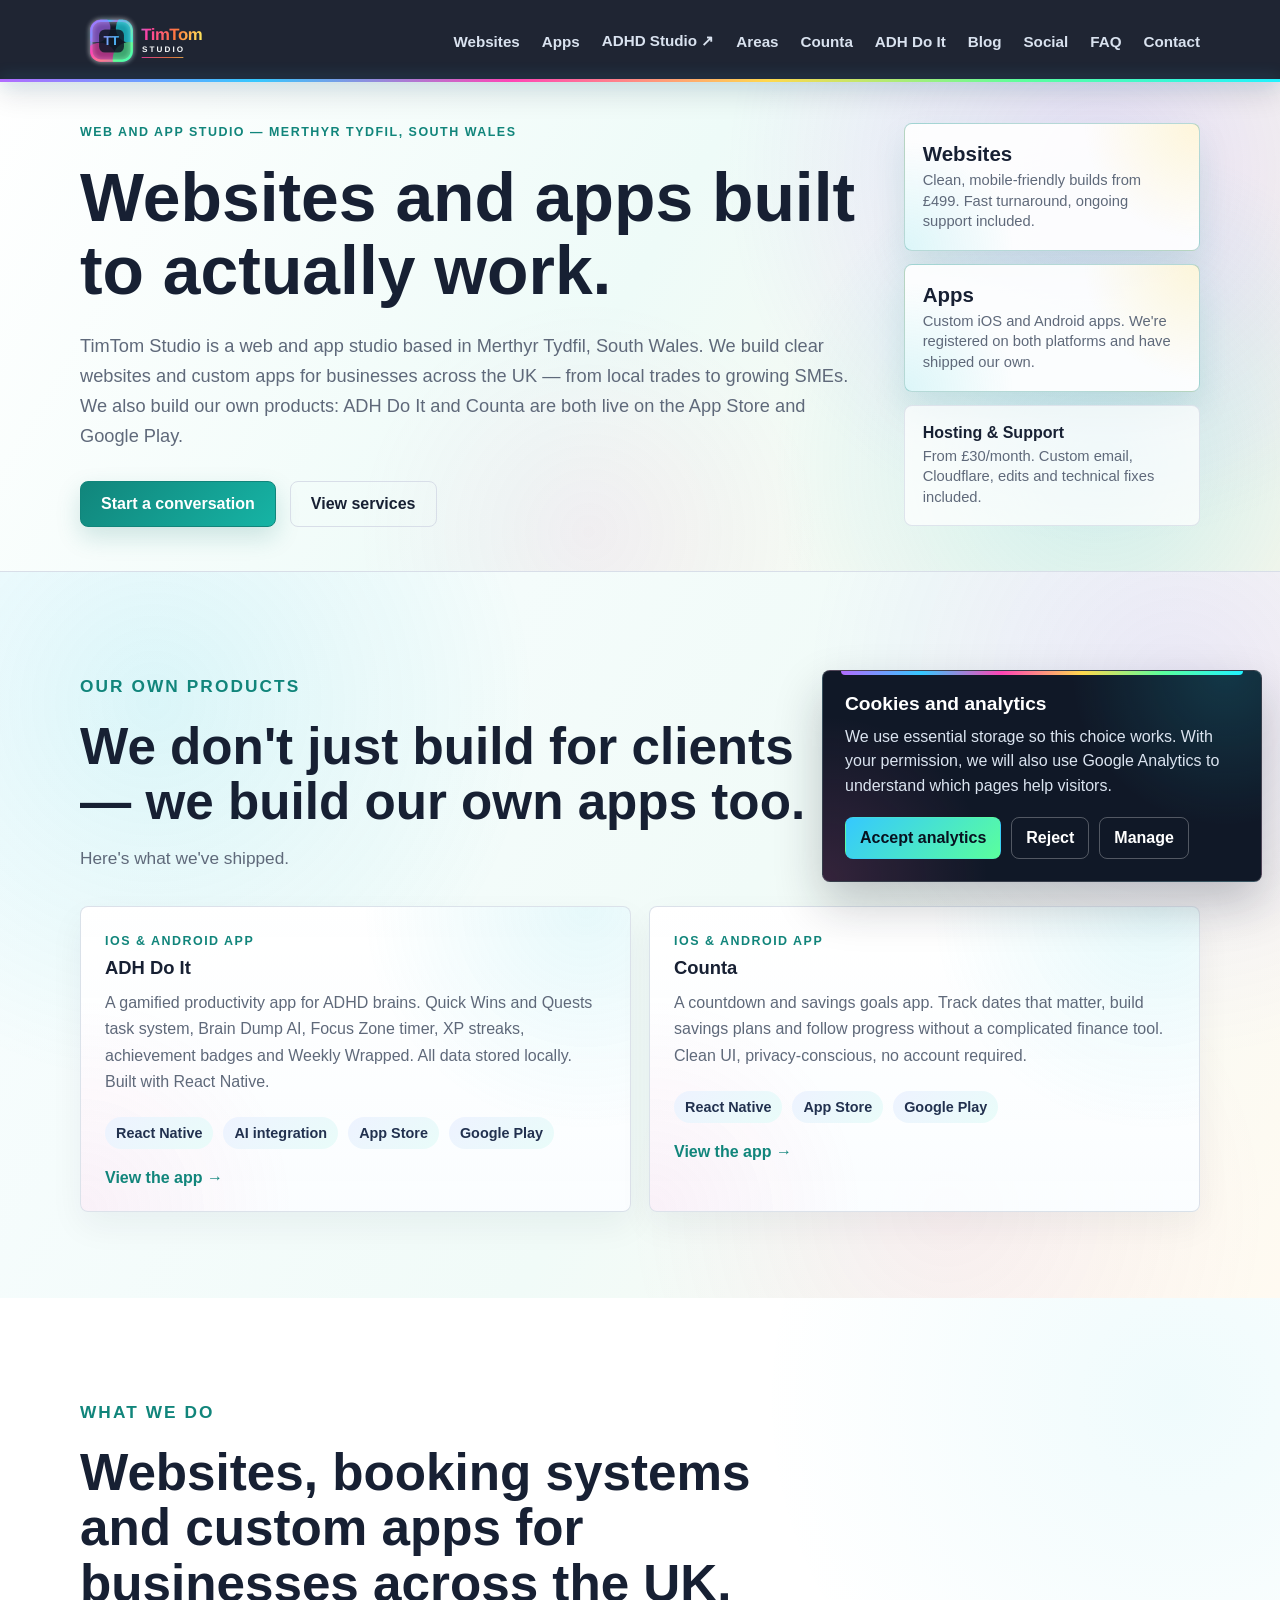
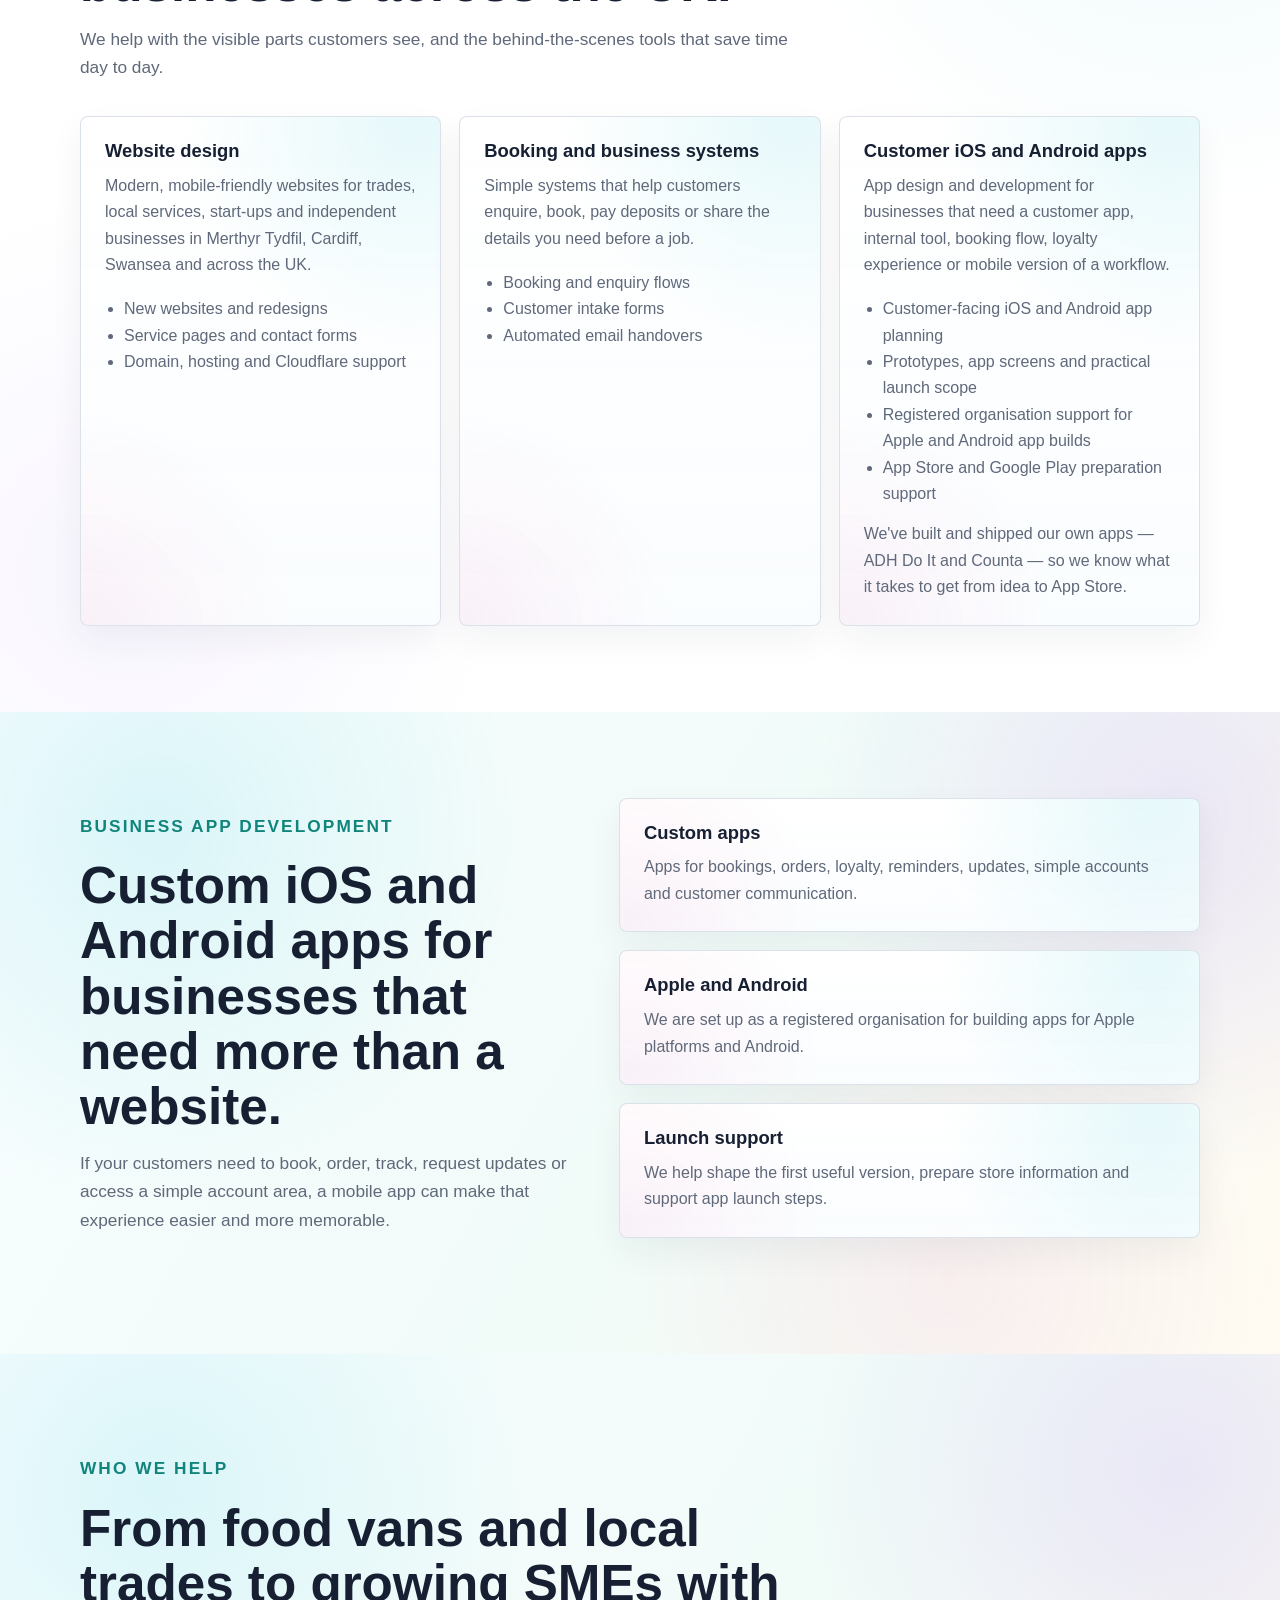
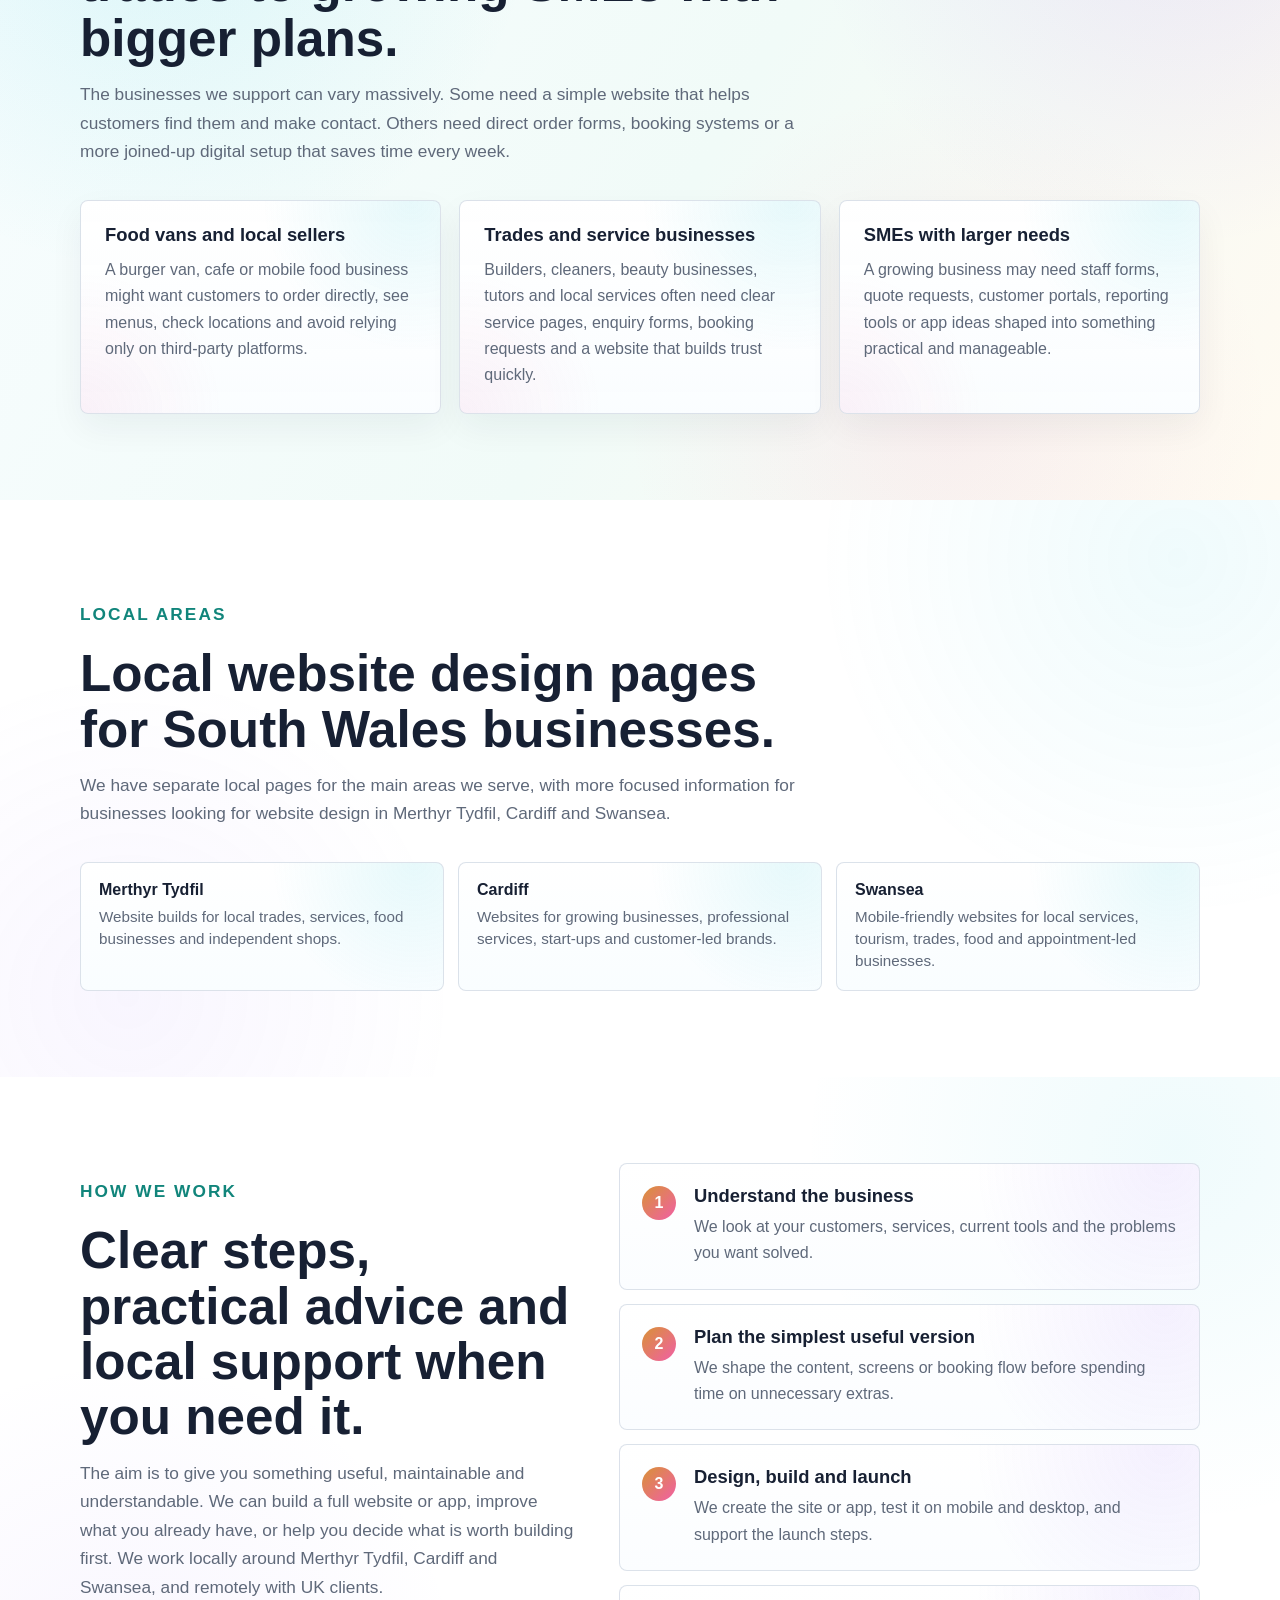
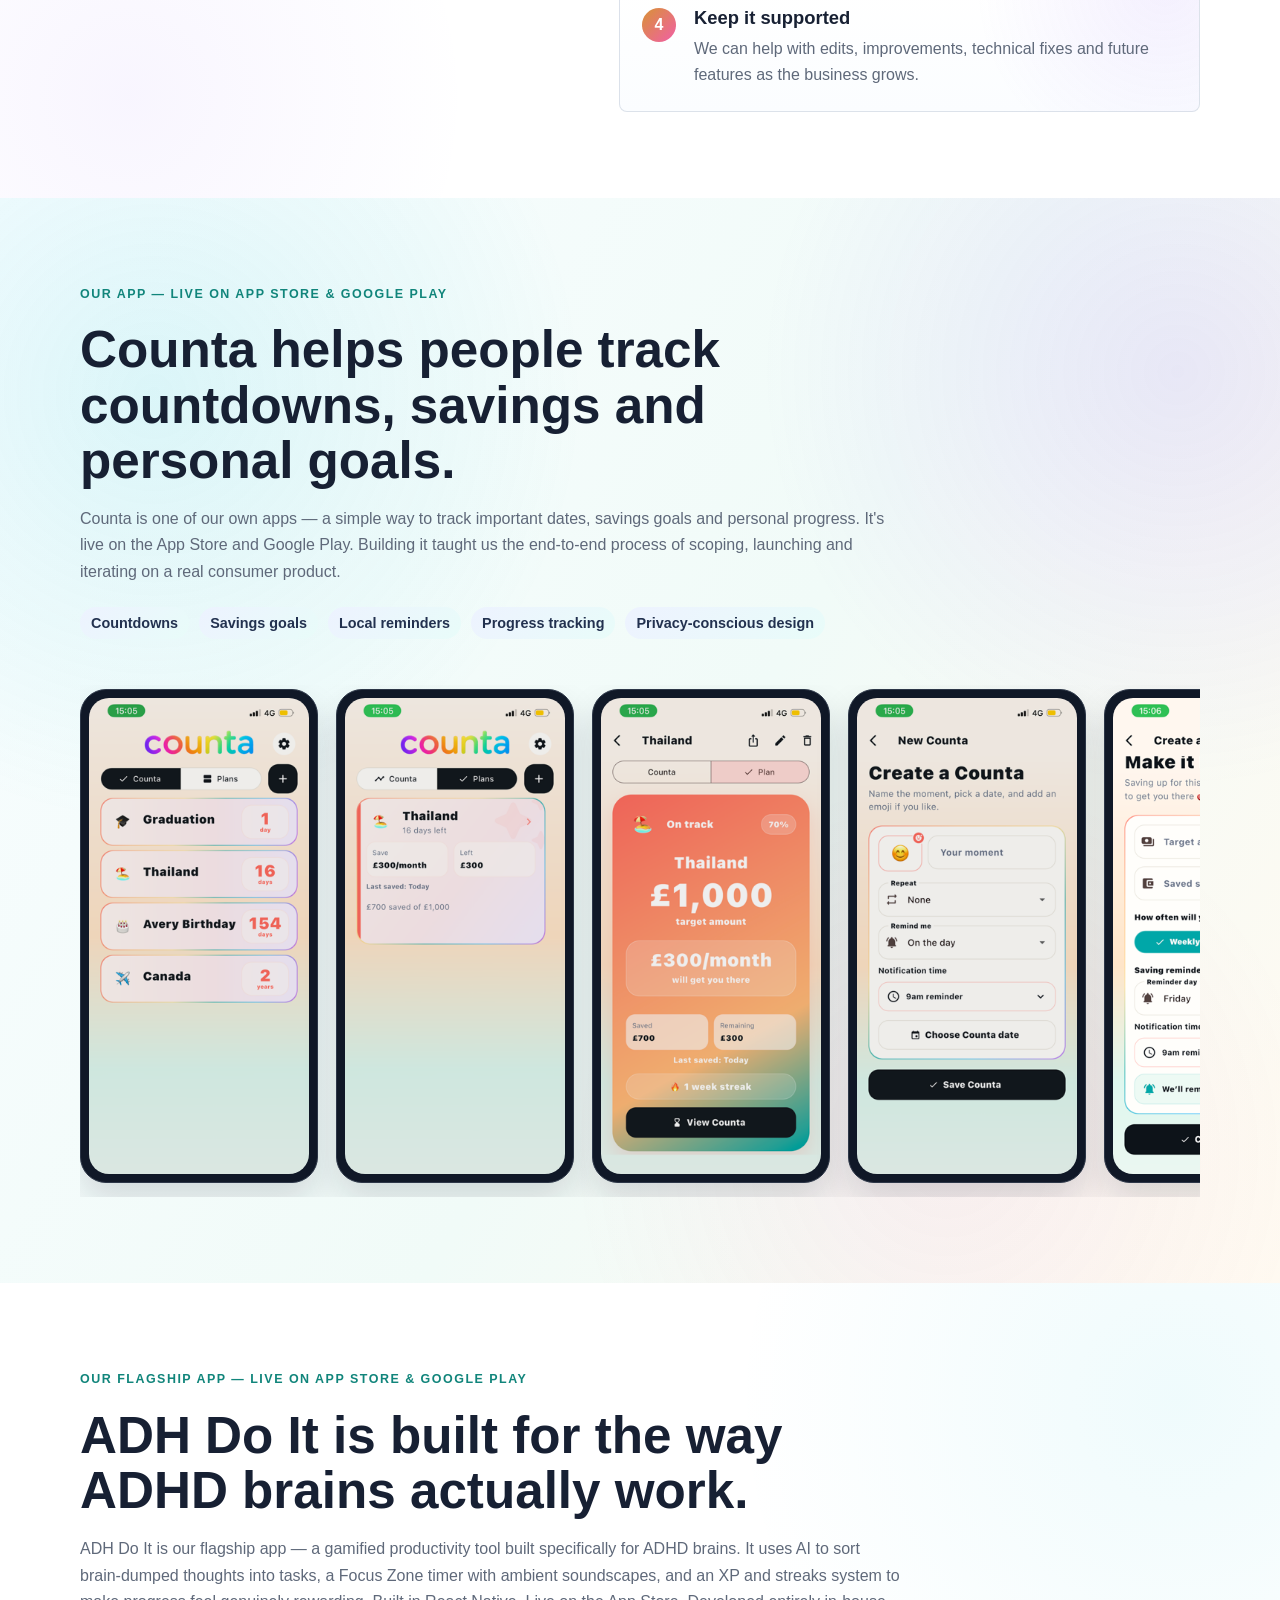
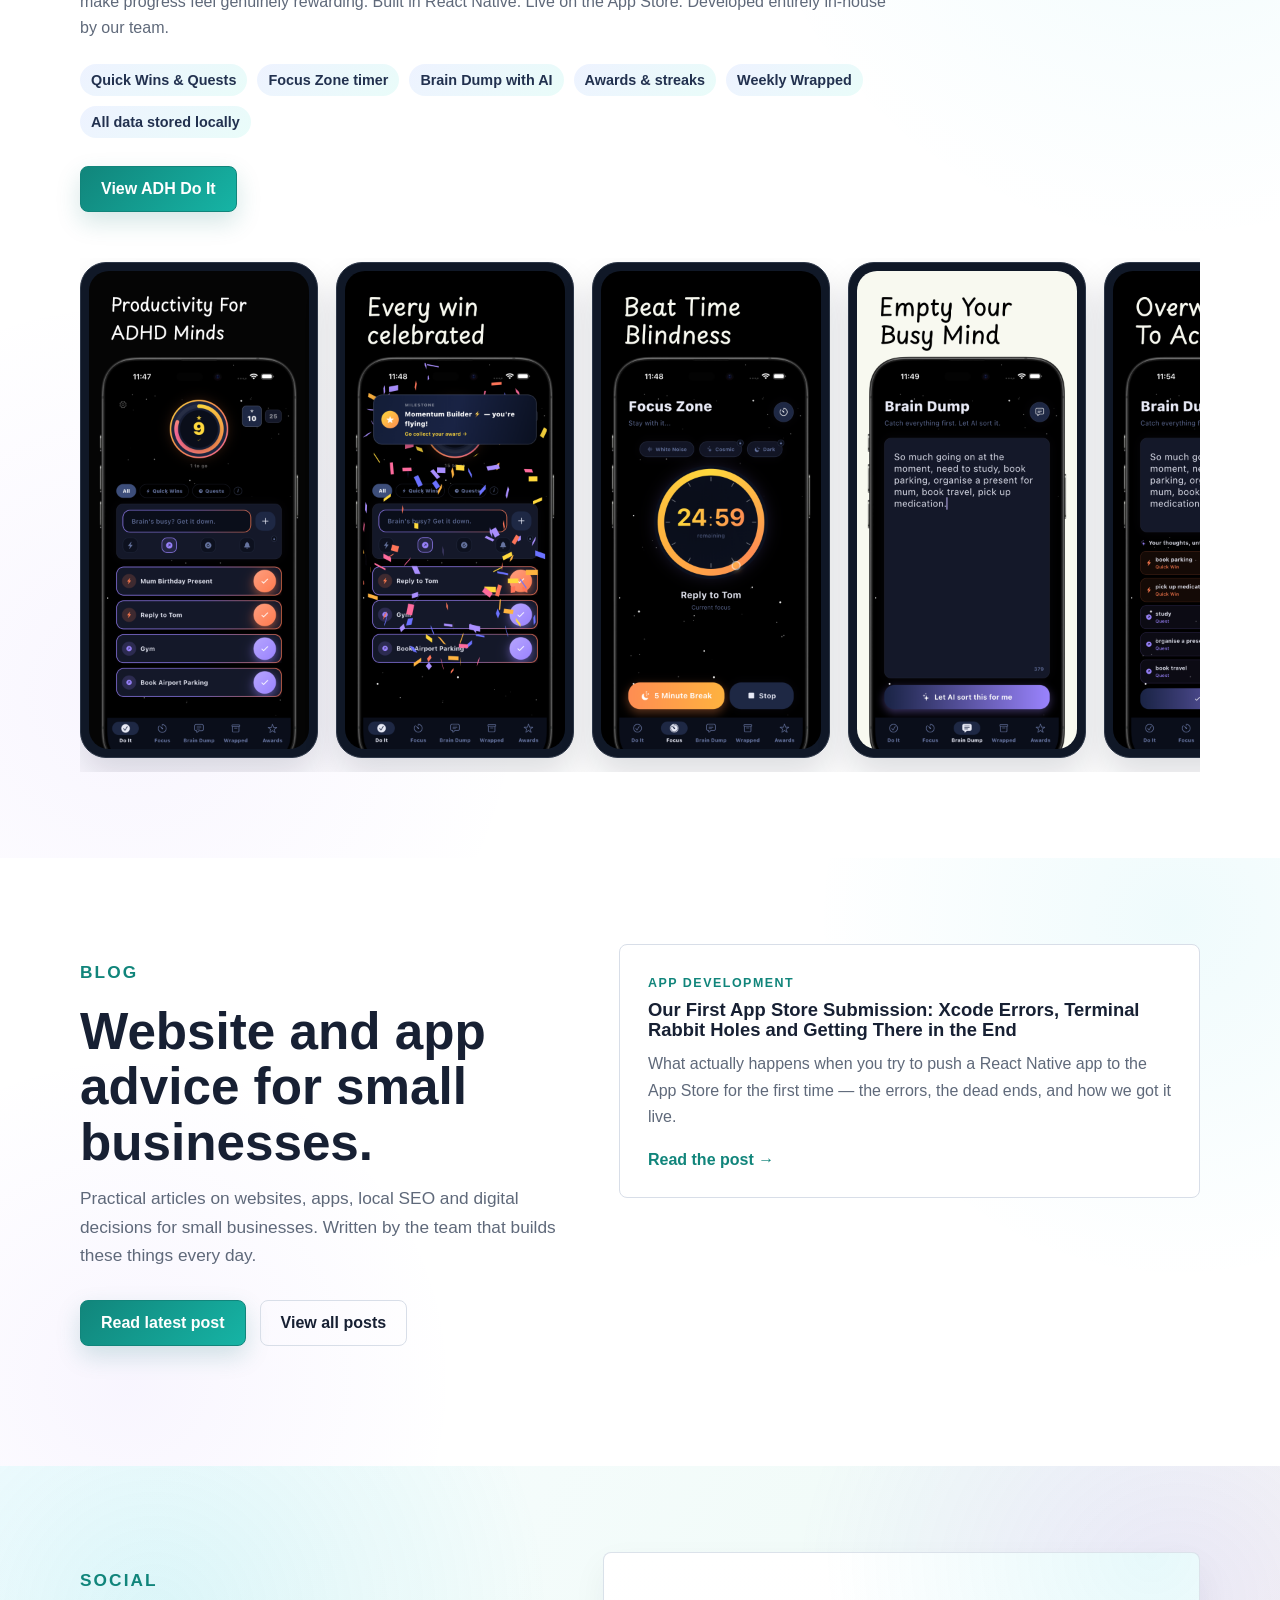
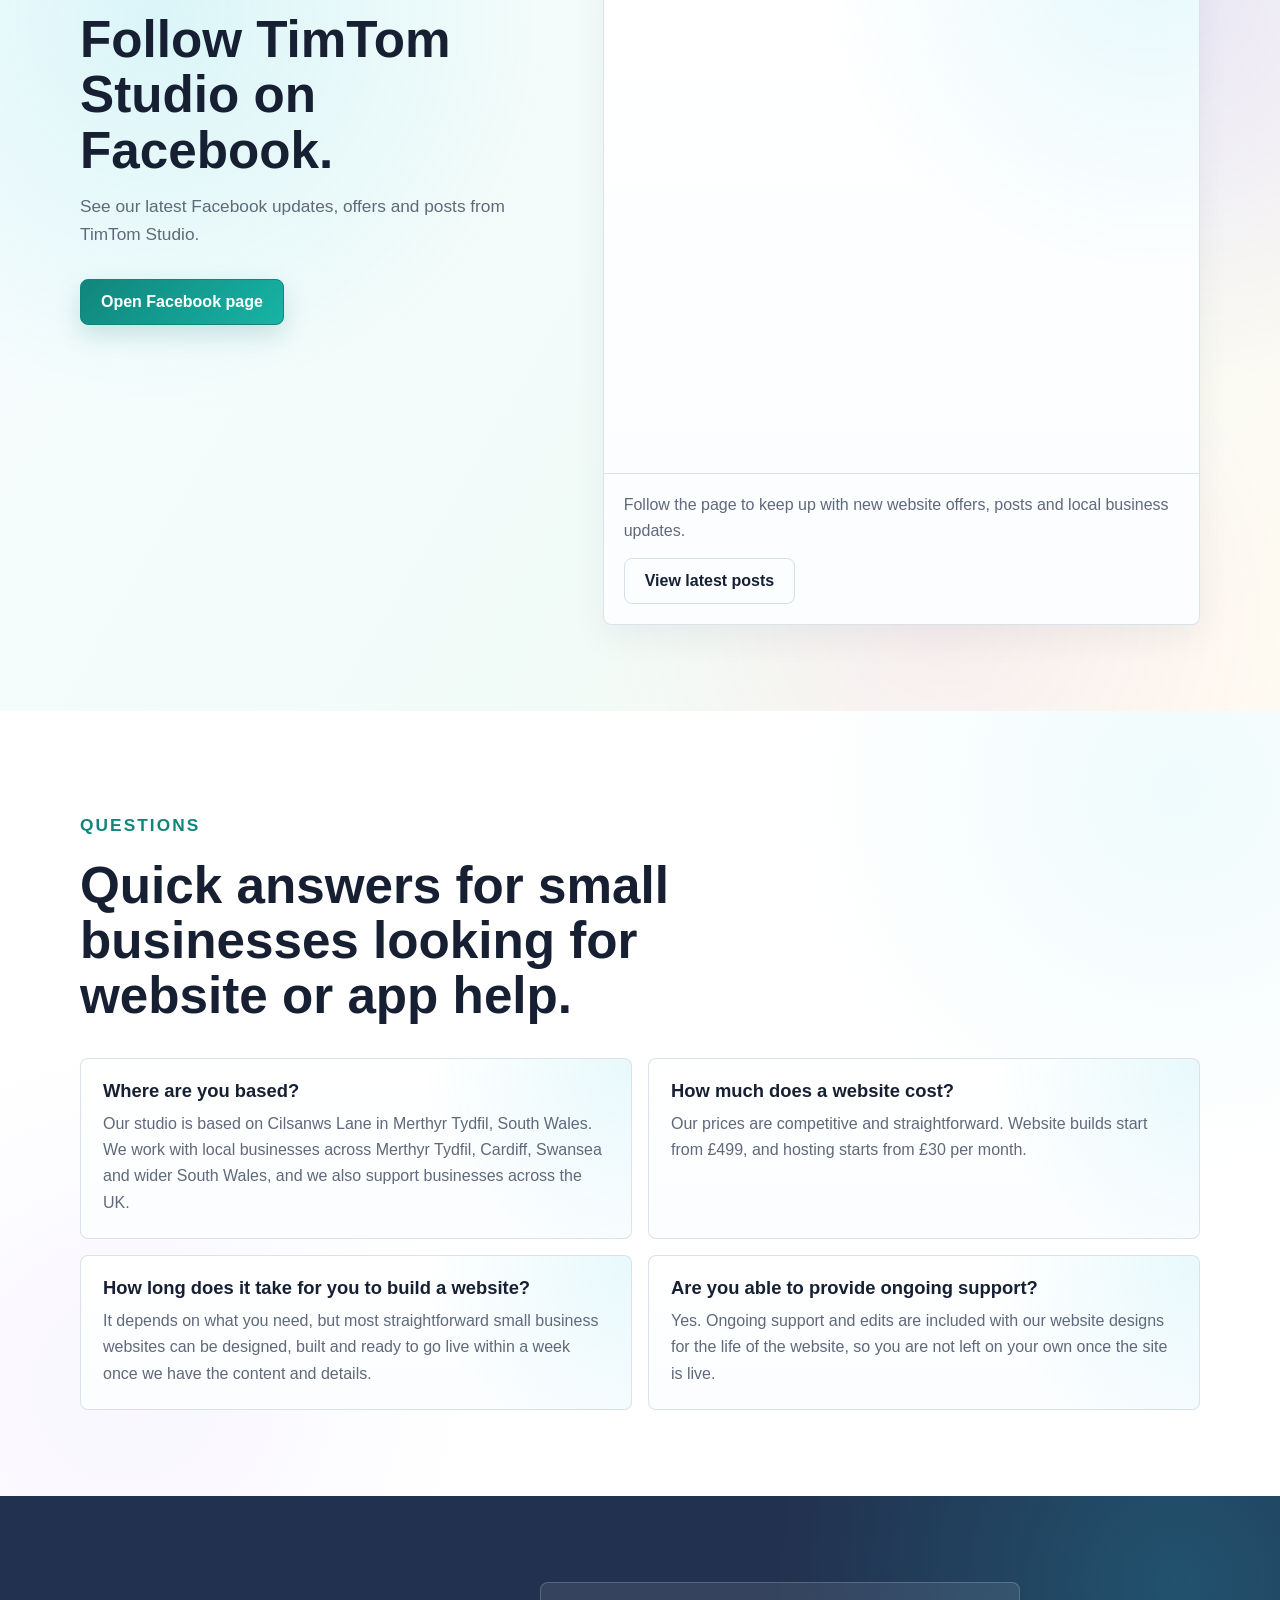
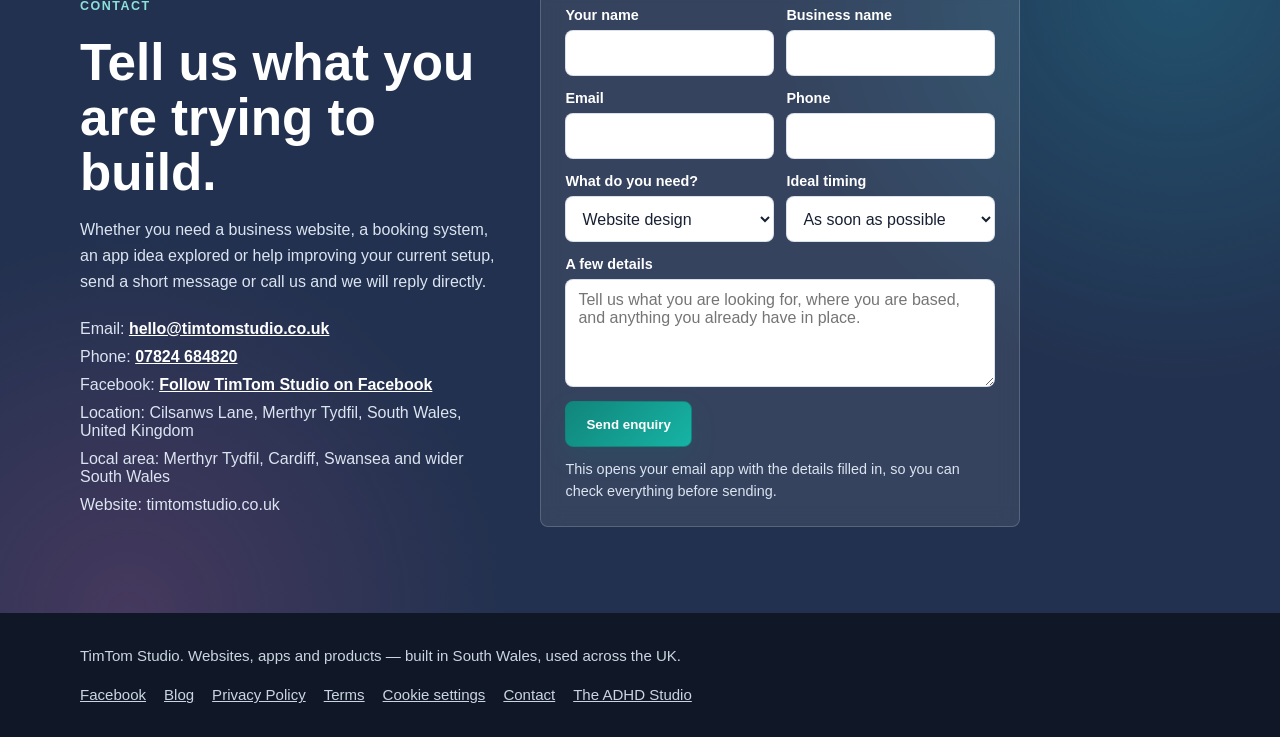
==== index.html @ 8bf5b10f "Reposition site as product-capable studio and publish first blog posts - Rewrite hero, title and met" ====
<!DOCTYPE html>
<html lang="en-GB">
<head>
  <!-- Google tag (gtag.js) -->
  <script async src="https://www.googletagmanager.com/gtag/js?id=G-7JPQ4XYCN4"></script>
  <script>
    window.dataLayer = window.dataLayer || [];
    function gtag(){dataLayer.push(arguments);}
    gtag('consent', 'default', {
      'analytics_storage': 'denied'
    });
    gtag('js', new Date());
    gtag('config', 'G-7JPQ4XYCN4');
  </script>
  <meta charset="UTF-8">
  <meta name="viewport" content="width=device-width, initial-scale=1.0">
  <meta name="description" content="TimTom Studio builds websites, booking systems and custom apps for businesses across the UK. Based in Merthyr Tydfil, South Wales. Also the team behind ADH Do It and Counta, both live on the App Store.">
  <meta name="robots" content="index, follow">
  <meta name="author" content="TimTom Studio">
  <link rel="canonical" href="https://timtomstudio.co.uk/">
  <link rel="icon" href="/assets/favicon.svg" type="image/svg+xml">
  <link rel="shortcut icon" href="/assets/favicon.svg" type="image/svg+xml">
  <meta property="og:title" content="TimTom Studio | Websites & Apps — South Wales">
  <meta property="og:description" content="TimTom Studio builds websites, booking systems and custom apps for businesses across the UK. Based in Merthyr Tydfil, South Wales. Also the team behind ADH Do It and Counta, both live on the App Store.">
  <meta property="og:type" content="website">
  <meta property="og:url" content="https://timtomstudio.co.uk/">
  <meta property="og:image" content="https://timtomstudio.co.uk/assets/timtom-logo.svg">
  <meta name="twitter:card" content="summary">
  <title>TimTom Studio | Websites & Apps — South Wales</title>

  <script type="application/ld+json">
    {
      "@context": "https://schema.org",
      "@type": "ProfessionalService",
      "name": "TimTom Studio",
      "url": "https://timtomstudio.co.uk/",
      "email": "hello@timtomstudio.co.uk",
      "telephone": "+447824684820",
      "description": "Web and app development studio based in Merthyr Tydfil, South Wales. Builds websites, booking systems and custom iOS/Android apps for UK businesses.",
      "priceRange": "Website builds from £499 and hosting from £30 per month",
      "address": {
        "@type": "PostalAddress",
        "streetAddress": "Cilsanws Lane",
        "addressLocality": "Merthyr Tydfil",
        "addressRegion": "South Wales",
        "postalCode": "CF48 2NU",
        "addressCountry": "GB"
      },
      "geo": {
        "@type": "GeoCoordinates",
        "latitude": 51.76548,
        "longitude": -3.408009
      },
      "areaServed": [
        "Merthyr Tydfil",
        "Cardiff",
        "Swansea",
        "South Wales",
        "United Kingdom"
      ],
      "serviceType": [
        "Website design",
        "Small business website design",
        "Business email setup",
        "Direct order forms",
        "Booking system setup",
        "Website edits and ongoing support",
        "Small business app development",
        "App Store preparation support",
        "Cloudflare and domain support"
      ],
      "hasOfferCatalog": {
        "@type": "OfferCatalog",
        "name": "Website and digital services",
        "itemListElement": [
          {
            "@type": "Offer",
            "name": "Starter website build",
            "description": "Website builds from £499 for small businesses that need a clear, mobile-friendly web presence."
          },
          {
            "@type": "Offer",
            "name": "Website package with business email",
            "description": "Hosting from £30 per month with support for a custom business email address."
          },
          {
            "@type": "Offer",
            "name": "Booking systems and enquiry forms",
            "description": "Simple booking flows, direct order forms, contact forms and customer enquiry forms for small businesses."
          },
          {
            "@type": "Offer",
            "name": "iOS and Android app development",
            "description": "Customer app planning, design and development for iOS and Android, with App Store and Google Play preparation support."
          }
        ]
      }
    }
  </script>

  <script type="application/ld+json">
    {
      "@context": "https://schema.org",
      "@type": "FAQPage",
      "mainEntity": [
        {
          "@type": "Question",
          "name": "Where are you based?",
          "acceptedAnswer": {
            "@type": "Answer",
            "text": "Our studio is based on Cilsanws Lane in Merthyr Tydfil, South Wales. We work with local businesses across Merthyr Tydfil, Cardiff, Swansea and wider South Wales, and we also support businesses across the UK."
          }
        },
        {
          "@type": "Question",
          "name": "How much does a website cost?",
          "acceptedAnswer": {
            "@type": "Answer",
            "text": "Our prices are competitive and straightforward. Website builds start from £499, and hosting starts from £30 per month."
          }
        },
        {
          "@type": "Question",
          "name": "How long does it take for you to build a website?",
          "acceptedAnswer": {
            "@type": "Answer",
            "text": "It depends on what you need, but most straightforward small business websites can be designed, built and ready to go live within a week once we have the content and details."
          }
        },
        {
          "@type": "Question",
          "name": "Are you able to provide ongoing support?",
          "acceptedAnswer": {
            "@type": "Answer",
            "text": "Yes. Ongoing support and edits are included with our website designs for the life of the website, so you are not left on your own once the site is live."
          }
        }
      ]
    }
  </script>

  <style>
    :root {
      --ink: #172033;
      --muted: #5f697a;
      --line: #d8dee8;
      --paper: #ffffff;
      --mist: #f6fbff;
      --green: #11857b;
      --coral: #e85d4f;
      --navy: #22314f;
      --gold: #d89235;
      --aqua: #20c7d9;
      --violet: #8b5cf6;
      --pink: #f15fa6;
      --shadow: 0 18px 45px rgba(23, 32, 51, 0.09);
    }

    * {
      box-sizing: border-box;
    }

    body {
      margin: 0;
      font-family: -apple-system, BlinkMacSystemFont, "Segoe UI", sans-serif;
      color: var(--ink);
      background: var(--paper);
    }

    a {
      color: inherit;
    }

    p {
      color: var(--muted);
      line-height: 1.65;
      margin: 0;
    }

    h1,
    h2,
    h3 {
      margin: 0;
      letter-spacing: 0;
      line-height: 1.08;
    }

    h1 {
      max-width: 820px;
      font-size: clamp(2.25rem, 5.3vw, 4.45rem);
    }

    h2 {
      font-size: clamp(2rem, 4vw, 3.2rem);
    }

    h3 {
      font-size: 1.15rem;
    }

    .site-header {
      position: sticky;
      top: 0;
      z-index: 10;
      background: rgba(17, 24, 39, 0.94);
      border-bottom: 0;
      backdrop-filter: blur(16px);
      box-shadow: 0 12px 28px rgba(17, 24, 39, 0.12);
    }

    .site-header::after {
      content: "";
      position: absolute;
      left: 0;
      right: 0;
      bottom: 0;
      height: 3px;
      background: linear-gradient(90deg, #b26cff, #35c8ff, #ff45b5, #ffd84d, #5aff9d, #20f2ff);
      box-shadow: 0 0 16px rgba(53, 200, 255, 0.38);
    }

    .nav {
      width: min(1120px, calc(100% - 36px));
      min-height: 82px;
      margin: 0 auto;
      display: flex;
      align-items: center;
      justify-content: space-between;
      gap: 24px;
    }

    .brand {
      display: flex;
      align-items: center;
      color: var(--ink);
      font-weight: 800;
      text-decoration: none;
    }

    .brand-logo {
      width: 204px;
      height: auto;
      display: block;
    }

    .nav-links {
      display: flex;
      align-items: center;
      gap: 22px;
      color: #d9e2ef;
      font-size: 0.95rem;
      font-weight: 650;
    }

    .nav-links a {
      text-decoration: none;
    }

    .nav-links a:hover {
      color: #ffffff;
    }

    .button {
      display: inline-flex;
      min-height: 46px;
      align-items: center;
      justify-content: center;
      padding: 0 20px;
      color: #ffffff;
      background: linear-gradient(135deg, #11857b, #16b4a5);
      border: 1px solid var(--green);
      border-radius: 8px;
      text-decoration: none;
      font-weight: 800;
      box-shadow: 0 10px 24px rgba(15, 118, 110, 0.18);
    }

    .button.secondary {
      color: var(--ink);
      background: transparent;
      border-color: var(--line);
      box-shadow: none;
    }

    .hero {
      background:
        radial-gradient(circle at 86% 18%, rgba(139, 92, 246, 0.18), transparent 32%),
        radial-gradient(circle at 86% 78%, rgba(32, 199, 217, 0.2), transparent 28%),
        radial-gradient(circle at 46% 92%, rgba(241, 95, 166, 0.08), transparent 28%),
        linear-gradient(120deg, #ffffff 0%, #eefbf8 48%, #fff8ed 100%);
      border-bottom: 1px solid var(--line);
    }

    .hero-inner {
      width: min(1120px, calc(100% - 36px));
      margin: 0 auto;
      padding: 40px 0 44px;
      display: grid;
      grid-template-columns: minmax(0, 1fr) minmax(260px, 0.38fr);
      align-items: center;
      gap: 44px;
    }

    .eyebrow {
      color: var(--green);
      margin-bottom: 18px;
      font-size: 0.78rem;
      font-weight: 900;
      letter-spacing: 0.12em;
      text-transform: uppercase;
    }

    .hero-copy {
      max-width: 820px;
      margin-top: 24px;
      font-size: 1.14rem;
    }

    .hero-actions {
      display: flex;
      flex-wrap: wrap;
      gap: 14px;
      margin-top: 30px;
    }

    .trust-row {
      display: grid;
      gap: 13px;
    }

    .trust-item {
      padding: 18px;
      background: rgba(255, 255, 255, 0.72);
      border: 1px solid rgba(216, 222, 232, 0.82);
      border-radius: 8px;
    }

    .trust-item.featured {
      background:
        radial-gradient(circle at 100% 0%, rgba(255, 216, 77, 0.2), transparent 36%),
        radial-gradient(circle at 0% 100%, rgba(32, 199, 217, 0.15), transparent 34%),
        rgba(255, 255, 255, 0.9);
      border-color: rgba(17, 133, 123, 0.3);
      box-shadow: 0 18px 34px rgba(17, 133, 123, 0.12);
    }

    .trust-item strong {
      display: block;
      margin-bottom: 4px;
    }

    .trust-item.featured strong {
      font-size: 1.28rem;
    }

    .trust-item span {
      color: var(--muted);
      font-size: 0.92rem;
      line-height: 1.4;
    }

    .section {
      padding: 86px 0;
      scroll-margin-top: 86px;
    }

    .section.alt {
      background:
        radial-gradient(circle at 12% 18%, rgba(32, 199, 217, 0.13), transparent 30%),
        radial-gradient(circle at 92% 16%, rgba(139, 92, 246, 0.12), transparent 28%),
        radial-gradient(circle at 74% 88%, rgba(241, 95, 166, 0.08), transparent 28%),
        linear-gradient(120deg, #f8fdff 0%, #f1fbf8 55%, #fffaf1 100%);
    }

    .section:not(.alt):not(.contact-band) {
      background:
        radial-gradient(circle at 92% 10%, rgba(32, 199, 217, 0.07), transparent 28%),
        radial-gradient(circle at 10% 86%, rgba(139, 92, 246, 0.06), transparent 26%),
        #ffffff;
    }

    .wrap {
      width: min(1120px, calc(100% - 36px));
      margin: 0 auto;
    }

    .section-heading {
      max-width: 740px;
      margin-bottom: 34px;
    }

    .section-heading p {
      margin-top: 14px;
      font-size: 1.08rem;
    }

    .cards {
      display: grid;
      grid-template-columns: repeat(3, 1fr);
      gap: 18px;
    }

    .card {
      min-height: 100%;
      padding: 24px;
      background:
        radial-gradient(circle at 92% 0%, rgba(32, 199, 217, 0.11), transparent 38%),
        radial-gradient(circle at 0% 100%, rgba(241, 95, 166, 0.08), transparent 34%),
        linear-gradient(180deg, rgba(255, 255, 255, 0.96), rgba(250, 253, 255, 0.94));
      border: 1px solid rgba(216, 222, 232, 0.88);
      border-radius: 8px;
      box-shadow: 0 14px 34px rgba(23, 32, 51, 0.055);
    }

    .card h3 {
      margin-bottom: 12px;
    }

    .card ul {
      padding-left: 19px;
      margin: 18px 0 0;
      color: var(--muted);
      line-height: 1.65;
    }

    .area-list {
      display: grid;
      grid-template-columns: repeat(3, 1fr);
      gap: 14px;
      margin-top: 28px;
    }

    .area-item {
      padding: 18px;
      background:
        radial-gradient(circle at 92% 0%, rgba(32, 199, 217, 0.11), transparent 40%),
        linear-gradient(180deg, #ffffff, #f9fdff);
      border: 1px solid rgba(216, 222, 232, 0.88);
      border-radius: 8px;
      text-decoration: none;
      transition: transform 0.2s ease, box-shadow 0.2s ease;
    }

    .area-item:hover {
      transform: translateY(-2px);
      box-shadow: 0 14px 30px rgba(23, 32, 51, 0.08);
    }

    .area-item strong {
      display: block;
      margin-bottom: 7px;
    }

    .area-item span {
      color: var(--muted);
      line-height: 1.45;
      font-size: 0.95rem;
    }

    .split {
      display: grid;
      grid-template-columns: 0.92fr 1.08fr;
      align-items: start;
      gap: 44px;
    }

    .split .cards {
      grid-template-columns: 1fr;
    }

    .panel {
      padding: 28px;
      background: #ffffff;
      border: 1px solid var(--line);
      border-radius: 8px;
    }

    .social-grid {
      display: grid;
      grid-template-columns: minmax(0, 0.9fr) minmax(320px, 1.1fr);
      gap: 34px;
      align-items: start;
    }

    .facebook-embed {
      overflow: hidden;
      min-height: 520px;
      background:
        radial-gradient(circle at 92% 0%, rgba(32, 199, 217, 0.11), transparent 38%),
        linear-gradient(180deg, #ffffff, #fbfdff);
      border: 1px solid rgba(216, 222, 232, 0.88);
      border-radius: 8px;
      box-shadow: 0 14px 34px rgba(23, 32, 51, 0.055);
    }

    .facebook-embed iframe {
      width: 100%;
      height: 520px;
      display: block;
      border: 0;
    }

    .facebook-follow {
      padding: 18px 20px 20px;
      border-top: 1px solid rgba(216, 222, 232, 0.88);
    }

    .facebook-follow p {
      margin-bottom: 14px;
    }

    .process {
      display: grid;
      gap: 14px;
      counter-reset: steps;
    }

    .step {
      position: relative;
      padding: 22px 22px 22px 74px;
      background:
        radial-gradient(circle at 94% 0%, rgba(139, 92, 246, 0.09), transparent 34%),
        linear-gradient(180deg, #ffffff, #fbfdff);
      border: 1px solid rgba(216, 222, 232, 0.88);
      border-radius: 8px;
    }

    .step::before {
      counter-increment: steps;
      content: counter(steps);
      position: absolute;
      left: 22px;
      top: 22px;
      width: 34px;
      height: 34px;
      display: grid;
      place-items: center;
      color: #ffffff;
      background: linear-gradient(135deg, var(--gold), var(--pink));
      border-radius: 50%;
      font-weight: 900;
    }

    .step p {
      margin-top: 8px;
    }

    .counta-showcase {
      display: grid;
      grid-template-columns: 1fr;
      gap: 38px;
      align-items: center;
    }

    .counta-intro {
      max-width: 820px;
    }

    .screenshot-rail {
      display: flex;
      gap: 18px;
      margin-top: 8px;
      padding: 4px 2px 14px;
      overflow-x: auto;
      scroll-snap-type: x mandatory;
      -webkit-overflow-scrolling: touch;
    }

    .screenshot-card {
      flex: 0 0 clamp(190px, 19vw, 238px);
      padding: 8px;
      background: #101827;
      border: 1px solid #2d3748;
      border-radius: 26px;
      box-shadow: 0 18px 34px rgba(16, 24, 39, 0.14);
      scroll-snap-align: start;
    }

    .screenshot-card img {
      width: 100%;
      height: auto;
      display: block;
      border-radius: 20px;
    }

    .tag-list {
      display: flex;
      flex-wrap: wrap;
      gap: 10px;
      margin-top: 22px;
    }

    .tag {
      padding: 8px 11px;
      color: var(--navy);
      background:
        linear-gradient(135deg, rgba(237, 242, 255, 0.95), rgba(232, 252, 249, 0.95));
      border-radius: 999px;
      font-size: 0.9rem;
      font-weight: 750;
    }

    .faq-grid {
      display: grid;
      grid-template-columns: repeat(2, 1fr);
      gap: 16px;
    }

    .faq-item {
      padding: 22px;
      background:
        radial-gradient(circle at 100% 0%, rgba(32, 199, 217, 0.1), transparent 36%),
        linear-gradient(180deg, #ffffff, #fbfdff);
      border: 1px solid rgba(216, 222, 232, 0.88);
      border-radius: 8px;
    }

    .faq-item h3 {
      margin-bottom: 10px;
    }

    .contact-band {
      color: #ffffff;
      background:
        radial-gradient(circle at 92% 12%, rgba(32, 199, 217, 0.22), transparent 30%),
        radial-gradient(circle at 10% 100%, rgba(241, 95, 166, 0.17), transparent 28%),
        var(--navy);
    }

    .contact-band p {
      color: #dbe4f0;
    }

    .contact-grid {
      display: grid;
      grid-template-columns: 1fr auto;
      align-items: center;
      gap: 34px;
    }

    .contact-details {
      display: grid;
      gap: 10px;
      margin-top: 24px;
      color: #dbe4f0;
    }

    .contact-details a {
      color: #ffffff;
      font-weight: 800;
    }

    .contact-form {
      width: min(100%, 480px);
      padding: 24px;
      background: rgba(255, 255, 255, 0.09);
      border: 1px solid rgba(255, 255, 255, 0.18);
      border-radius: 8px;
      backdrop-filter: blur(10px);
    }

    .form-row {
      display: grid;
      grid-template-columns: repeat(2, 1fr);
      gap: 12px;
    }

    .field {
      display: grid;
      gap: 7px;
      margin-bottom: 14px;
    }

    .field label {
      color: #ffffff;
      font-size: 0.9rem;
      font-weight: 800;
    }

    .field input,
    .field select,
    .field textarea {
      width: 100%;
      min-height: 46px;
      padding: 11px 12px;
      color: var(--ink);
      background: #ffffff;
      border: 1px solid rgba(216, 222, 232, 0.9);
      border-radius: 8px;
      font: inherit;
    }

    .field textarea {
      min-height: 108px;
      resize: vertical;
    }

    .form-note {
      margin-top: 12px;
      color: #dbe4f0;
      font-size: 0.9rem;
      line-height: 1.5;
    }

    .site-footer {
      padding: 34px 0;
      background: #101827;
      color: #cbd5e1;
    }

    .footer-inner {
      width: min(1120px, calc(100% - 36px));
      margin: 0 auto;
      display: flex;
      justify-content: space-between;
      gap: 22px;
      flex-wrap: wrap;
      font-size: 0.94rem;
    }

    .footer-links {
      display: flex;
      gap: 18px;
      flex-wrap: wrap;
    }

    .whatsapp-float {
      position: fixed;
      right: 16px;
      bottom: 16px;
      z-index: 20;
      display: none;
      min-height: 48px;
      align-items: center;
      gap: 9px;
      padding: 0 15px;
      color: #ffffff;
      background: #25d366;
      border: 1px solid rgba(255, 255, 255, 0.28);
      border-radius: 999px;
      box-shadow: 0 14px 30px rgba(16, 24, 39, 0.22);
      text-decoration: none;
      font-weight: 900;
    }

    .whatsapp-float svg {
      width: 22px;
      height: 22px;
      flex: 0 0 auto;
      fill: currentColor;
    }

    .cards-2 {
      display: grid;
      grid-template-columns: repeat(2, 1fr);
      gap: 18px;
    }

    .product-label {
      display: inline-block;
      margin-bottom: 10px;
      color: var(--green);
      font-size: 0.78rem;
      font-weight: 900;
      letter-spacing: 0.12em;
      text-transform: uppercase;
    }

    .product-link {
      display: inline-block;
      margin-top: 20px;
      color: var(--green);
      font-weight: 700;
      text-decoration: none;
    }

    .product-link:hover {
      text-decoration: underline;
    }

    @media (max-width: 880px) {
      .nav {
        min-height: auto;
        padding: 18px 0;
        align-items: flex-start;
        flex-direction: column;
      }

      .nav-links {
        width: 100%;
        overflow-x: auto;
        padding-bottom: 4px;
      }

      .split,
      .hero-inner,
      .counta-showcase,
      .social-grid,
      .contact-grid {
        grid-template-columns: 1fr;
      }

      .hero-inner {
        min-height: 0;
        padding-top: 46px;
      }

      .cards,
      .cards-2,
      .area-list,
      .faq-grid,
      .trust-row {
        grid-template-columns: 1fr;
      }

      .screenshot-card {
        min-width: 210px;
      }

      .counta-copy {
        order: 1;
      }

      .screenshot-rail {
        order: 2;
      }
    }

    @media (max-width: 560px) {
      .nav-links {
        gap: 16px;
        font-size: 0.9rem;
      }

      .brand-logo {
        width: 176px;
      }

      .section {
        padding: 64px 0;
      }

      .hero-actions {
        align-items: stretch;
        flex-direction: column;
      }

      .button {
        width: 100%;
      }

      .form-row {
        grid-template-columns: 1fr;
      }

      .whatsapp-float {
        display: inline-flex;
      }

    }
  </style>
  <link rel="stylesheet" href="/assets/cookie-consent.css">
</head>

<body>
  <header class="site-header">
    <nav class="nav" aria-label="Main navigation">
      <a class="brand" href="/">
        <img class="brand-logo" src="assets/timtom-logo.svg?v=3" alt="TimTom Studio">
      </a>

      <div class="nav-links">
        <a href="#websites">Websites</a>
        <a href="#app-development">Apps</a>
        <a href="https://theadhdstudio.co.uk" target="_blank" rel="noopener">ADHD Studio ↗</a>
        <a href="#areas">Areas</a>
        <a href="#counta">Counta</a>
        <a href="#adh-do-it">ADH Do It</a>
        <a href="/blog.html">Blog</a>
        <a href="#social">Social</a>
        <a href="#faq">FAQ</a>
        <a href="#contact">Contact</a>
      </div>
    </nav>
  </header>

  <main>
    <section class="hero">
      <div class="hero-inner">
        <div>
          <p class="eyebrow">Web and app studio — Merthyr Tydfil, South Wales</p>
          <h1>Websites and apps built to actually work.</h1>
          <p class="hero-copy">
            TimTom Studio is a web and app studio based in Merthyr Tydfil, South Wales. We build clear
            websites and custom apps for businesses across the UK — from local trades to growing SMEs.
            We also build our own products: ADH Do It and Counta are both live on the App Store and
            Google Play.
          </p>

          <div class="hero-actions">
            <a class="button" href="#contact">Start a conversation</a>
            <a class="button secondary" href="#services">View services</a>
          </div>

        </div>

        <div class="trust-row" aria-label="Business summary">
          <div class="trust-item featured">
            <strong>Websites</strong>
            <span>Clean, mobile-friendly builds from £499. Fast turnaround, ongoing support included.</span>
          </div>
          <div class="trust-item featured">
            <strong>Apps</strong>
            <span>Custom iOS and Android apps. We're registered on both platforms and have shipped our own.</span>
          </div>
          <div class="trust-item">
            <strong>Hosting & Support</strong>
            <span>From £30/month. Custom email, Cloudflare, edits and technical fixes included.</span>
          </div>
        </div>
      </div>
    </section>

    <section class="section alt" id="our-products">
      <div class="wrap">
        <div class="section-heading">
          <p class="eyebrow">Our own products</p>
          <h2>We don't just build for clients — we build our own apps too.</h2>
          <p>Here's what we've shipped.</p>
        </div>

        <div class="cards-2">
          <article class="card">
            <span class="product-label">iOS &amp; Android App</span>
            <h3>ADH Do It</h3>
            <p>A gamified productivity app for ADHD brains. Quick Wins and Quests task system, Brain Dump AI, Focus Zone timer, XP streaks, achievement badges and Weekly Wrapped. All data stored locally. Built with React Native.</p>
            <div class="tag-list" aria-label="ADH Do It technologies">
              <span class="tag">React Native</span>
              <span class="tag">AI integration</span>
              <span class="tag">App Store</span>
              <span class="tag">Google Play</span>
            </div>
            <a class="product-link" href="https://theadhdstudio.co.uk" rel="noopener" target="_blank">View the app →</a>
          </article>

          <article class="card">
            <span class="product-label">iOS &amp; Android App</span>
            <h3>Counta</h3>
            <p>A countdown and savings goals app. Track dates that matter, build savings plans and follow progress without a complicated finance tool. Clean UI, privacy-conscious, no account required.</p>
            <div class="tag-list" aria-label="Counta technologies">
              <span class="tag">React Native</span>
              <span class="tag">App Store</span>
              <span class="tag">Google Play</span>
            </div>
            <a class="product-link" href="https://theadhdstudio.co.uk/counta.html" rel="noopener" target="_blank">View the app →</a>
          </article>
        </div>
      </div>
    </section>

    <section class="section" id="services">
      <div class="wrap">
        <div class="section-heading">
          <p class="eyebrow">What we do</p>
          <h2>Websites, booking systems and custom apps for businesses across the UK.</h2>
          <p>
            We help with the visible parts customers see, and the behind-the-scenes tools that save time
            day to day.
          </p>
        </div>

        <div class="cards">
          <article class="card" id="websites">
            <h3>Website design</h3>
            <p>
              Modern, mobile-friendly websites for trades, local services, start-ups and independent
              businesses in Merthyr Tydfil, Cardiff, Swansea and across the UK.
            </p>
            <ul>
              <li>New websites and redesigns</li>
              <li>Service pages and contact forms</li>
              <li>Domain, hosting and Cloudflare support</li>
            </ul>
          </article>

          <article class="card">
            <h3>Booking and business systems</h3>
            <p>
              Simple systems that help customers enquire, book, pay deposits or share the details you need
              before a job.
            </p>
            <ul>
              <li>Booking and enquiry flows</li>
              <li>Customer intake forms</li>
              <li>Automated email handovers</li>
            </ul>
          </article>

          <article class="card" id="apps">
            <h3>Customer iOS and Android apps</h3>
            <p>
              App design and development for businesses that need a customer app, internal tool, booking
              flow, loyalty experience or mobile version of a workflow.
            </p>
            <ul>
              <li>Customer-facing iOS and Android app planning</li>
              <li>Prototypes, app screens and practical launch scope</li>
              <li>Registered organisation support for Apple and Android app builds</li>
              <li>App Store and Google Play preparation support</li>
            </ul>
            <p style="margin-top: 14px;">We've built and shipped our own apps — ADH Do It and Counta — so we know what it takes to get from idea to App Store.</p>
          </article>
        </div>
      </div>
    </section>

    <section class="section alt" id="app-development">
      <div class="wrap split">
        <div class="section-heading">
          <p class="eyebrow">Business app development</p>
          <h2>Custom iOS and Android apps for businesses that need more than a website.</h2>
          <p>
            If your customers need to book, order, track, request updates or access a simple account area,
            a mobile app can make that experience easier and more memorable.
          </p>
        </div>

        <div class="cards">
          <article class="card">
            <h3>Custom apps</h3>
            <p>Apps for bookings, orders, loyalty, reminders, updates, simple accounts and customer communication.</p>
          </article>
          <article class="card">
            <h3>Apple and Android</h3>
            <p>We are set up as a registered organisation for building apps for Apple platforms and Android.</p>
          </article>
          <article class="card">
            <h3>Launch support</h3>
            <p>We help shape the first useful version, prepare store information and support app launch steps.</p>
          </article>
        </div>
      </div>
    </section>

    <section class="section alt" id="who-we-help">
      <div class="wrap">
        <div class="section-heading">
          <p class="eyebrow">Who we help</p>
          <h2>From food vans and local trades to growing SMEs with bigger plans.</h2>
          <p>
            The businesses we support can vary massively. Some need a simple website that helps customers
            find them and make contact. Others need direct order forms, booking systems or a more joined-up
            digital setup that saves time every week.
          </p>
        </div>

        <div class="cards">
          <article class="card">
            <h3>Food vans and local sellers</h3>
            <p>
              A burger van, cafe or mobile food business might want customers to order directly, see menus,
              check locations and avoid relying only on third-party platforms.
            </p>
          </article>

          <article class="card">
            <h3>Trades and service businesses</h3>
            <p>
              Builders, cleaners, beauty businesses, tutors and local services often need clear service
              pages, enquiry forms, booking requests and a website that builds trust quickly.
            </p>
          </article>

          <article class="card">
            <h3>SMEs with larger needs</h3>
            <p>
              A growing business may need staff forms, quote requests, customer portals, reporting tools
              or app ideas shaped into something practical and manageable.
            </p>
          </article>
        </div>
      </div>
    </section>

    <section class="section" id="areas">
      <div class="wrap">
        <div class="section-heading">
          <p class="eyebrow">Local areas</p>
          <h2>Local website design pages for South Wales businesses.</h2>
          <p>
            We have separate local pages for the main areas we serve, with more focused information for
            businesses looking for website design in Merthyr Tydfil, Cardiff and Swansea.
          </p>
        </div>

        <div class="area-list" aria-label="Areas served">
          <a class="area-item" href="/web-design-merthyr-tydfil.html">
            <strong>Merthyr Tydfil</strong>
            <span>Website builds for local trades, services, food businesses and independent shops.</span>
          </a>
          <a class="area-item" href="/web-design-cardiff.html">
            <strong>Cardiff</strong>
            <span>Websites for growing businesses, professional services, start-ups and customer-led brands.</span>
          </a>
          <a class="area-item" href="/web-design-swansea.html">
            <strong>Swansea</strong>
            <span>Mobile-friendly websites for local services, tourism, trades, food and appointment-led businesses.</span>
          </a>
        </div>
      </div>
    </section>

    <section class="section">
      <div class="wrap split">
        <div class="section-heading">
          <p class="eyebrow">How we work</p>
          <h2>Clear steps, practical advice and local support when you need it.</h2>
          <p>
            The aim is to give you something useful, maintainable and understandable. We can build a full
            website or app, improve what you already have, or help you decide what is worth building first.
            We work locally around Merthyr Tydfil, Cardiff and Swansea, and remotely with UK clients.
          </p>
        </div>

        <div class="process">
          <div class="step">
            <h3>Understand the business</h3>
            <p>We look at your customers, services, current tools and the problems you want solved.</p>
          </div>
          <div class="step">
            <h3>Plan the simplest useful version</h3>
            <p>We shape the content, screens or booking flow before spending time on unnecessary extras.</p>
          </div>
          <div class="step">
            <h3>Design, build and launch</h3>
            <p>We create the site or app, test it on mobile and desktop, and support the launch steps.</p>
          </div>
          <div class="step">
            <h3>Keep it supported</h3>
            <p>We can help with edits, improvements, technical fixes and future features as the business grows.</p>
          </div>
        </div>
      </div>
    </section>

    <section class="section alt" id="counta">
      <div class="wrap counta-showcase">
        <div class="counta-intro">
          <div class="counta-copy">
            <p class="eyebrow">Our app — live on App Store &amp; Google Play</p>
            <h2>Counta helps people track countdowns, savings and personal goals.</h2>
            <p style="margin-top: 18px;">
              Counta is one of our own apps — a simple way to track important dates, savings goals and
              personal progress. It's live on the App Store and Google Play. Building it taught us the
              end-to-end process of scoping, launching and iterating on a real consumer product.
            </p>

            <div class="tag-list" aria-label="Counta features">
              <span class="tag">Countdowns</span>
              <span class="tag">Savings goals</span>
              <span class="tag">Local reminders</span>
              <span class="tag">Progress tracking</span>
              <span class="tag">Privacy-conscious design</span>
            </div>
          </div>
        </div>

        <div class="screenshot-rail" aria-label="Counta app screenshots">
          <div class="screenshot-card">
            <img src="assets/counta-detail.png" alt="Counta Thailand goal screen with target amount and savings progress" width="296" height="640" loading="lazy">
          </div>
          <div class="screenshot-card">
            <img src="assets/counta-plans.png" alt="Counta plans screen showing a Thailand savings plan" width="296" height="640" loading="lazy">
          </div>
          <div class="screenshot-card">
            <img src="assets/counta-home.png" alt="Counta home screen with countdown cards" width="296" height="640" loading="lazy">
          </div>
          <div class="screenshot-card">
            <img src="assets/counta-create.png" alt="Create a Counta screen with moment, repeat and reminder fields" width="296" height="640" loading="lazy">
          </div>
          <div class="screenshot-card">
            <img src="assets/counta-create-plan.png" alt="Create a plan screen with target amount and saving reminder controls" width="296" height="640" loading="lazy">
          </div>
        </div>
      </div>
    </section>

    <section class="section" id="adh-do-it">
      <div class="wrap counta-showcase">
        <div class="counta-intro">
          <div class="counta-copy">
            <p class="eyebrow">Our flagship app — live on App Store &amp; Google Play</p>
            <h2>ADH Do It is built for the way ADHD brains actually work.</h2>
            <p style="margin-top: 18px;">
              ADH Do It is our flagship app — a gamified productivity tool built specifically for ADHD brains.
              It uses AI to sort brain-dumped thoughts into tasks, a Focus Zone timer with ambient soundscapes,
              and an XP and streaks system to make progress feel genuinely rewarding. Built in React Native.
              Live on the App Store. Developed entirely in-house by our team.
            </p>

            <div class="tag-list" aria-label="ADH Do It features">
              <span class="tag">Quick Wins &amp; Quests</span>
              <span class="tag">Focus Zone timer</span>
              <span class="tag">Brain Dump with AI</span>
              <span class="tag">Awards &amp; streaks</span>
              <span class="tag">Weekly Wrapped</span>
              <span class="tag">All data stored locally</span>
            </div>

            <div class="hero-actions" style="margin-top: 28px;">
              <a class="button" href="https://theadhdstudio.co.uk" rel="noopener" target="_blank">View ADH Do It</a>
            </div>
          </div>
        </div>

        <div class="screenshot-rail" aria-label="ADH Do It app screenshots">
          <div class="screenshot-card">
            <img src="assets/adh-do-it-1.png" alt="ADH Do It main task screen with progress ring and task list" width="296" height="643" loading="lazy">
          </div>
          <div class="screenshot-card">
            <img src="assets/adh-do-it-2.png" alt="ADH Do It milestone celebration with confetti and achievement badge" width="296" height="643" loading="lazy">
          </div>
          <div class="screenshot-card">
            <img src="assets/adh-do-it-3.png" alt="ADH Do It Focus Zone timer with ambient sound options" width="296" height="643" loading="lazy">
          </div>
          <div class="screenshot-card">
            <img src="assets/adh-do-it-4.png" alt="ADH Do It Brain Dump screen for capturing unstructured thoughts" width="296" height="643" loading="lazy">
          </div>
          <div class="screenshot-card">
            <img src="assets/adh-do-it-5.png" alt="ADH Do It Brain Dump with AI-sorted task suggestions ready to add" width="296" height="643" loading="lazy">
          </div>
          <div class="screenshot-card">
            <img src="assets/adh-do-it-6.png" alt="ADH Do It Wrapped screen showing weekly focus time and completed tasks" width="296" height="643" loading="lazy">
          </div>
          <div class="screenshot-card">
            <img src="assets/adh-do-it-7.png" alt="ADH Do It Awards screen with achievement shields and streaks" width="296" height="643" loading="lazy">
          </div>
        </div>
      </div>
    </section>

    <section class="section" id="blog">
      <div class="wrap split">
        <div class="section-heading">
          <p class="eyebrow">Blog</p>
          <h2>Website and app advice for small businesses.</h2>
          <p>
            Practical articles on websites, apps, local SEO and digital decisions for small businesses.
            Written by the team that builds these things every day.
          </p>
          <div class="hero-actions">
            <a class="button" href="/blog-first-app-store-submission.html">Read latest post</a>
            <a class="button secondary" href="/blog.html">View all posts</a>
          </div>
        </div>
        <div class="panel">
          <span class="product-label">App development</span>
          <h3>Our First App Store Submission: Xcode Errors, Terminal Rabbit Holes and Getting There in the End</h3>
          <p style="margin-top: 12px;">What actually happens when you try to push a React Native app to the App Store for the first time — the errors, the dead ends, and how we got it live.</p>
          <a class="product-link" href="/blog-first-app-store-submission.html">Read the post →</a>
        </div>
      </div>
    </section>

    <section class="section alt" id="social">
      <div class="wrap social-grid">
        <div class="section-heading">
          <p class="eyebrow">Social</p>
          <h2>Follow TimTom Studio on Facebook.</h2>
          <p>
            See our latest Facebook updates, offers and posts from TimTom Studio.
          </p>
          <div class="hero-actions">
            <a class="button" href="https://www.facebook.com/profile.php?id=61590205104520" rel="noopener" target="_blank">Open Facebook page</a>
          </div>
        </div>

        <div class="facebook-embed" aria-label="TimTom Studio Facebook feed">
          <iframe
            title="TimTom Studio Facebook feed"
            src="https://www.facebook.com/plugins/page.php?href=https%3A%2F%2Fwww.facebook.com%2Fprofile.php%3Fid%3D61590205104520&amp;tabs=timeline&amp;width=500&amp;height=520&amp;small_header=false&amp;adapt_container_width=true&amp;hide_cover=false&amp;show_facepile=true"
            width="500"
            height="520"
            style="border:none;overflow:hidden"
            scrolling="no"
            frameborder="0"
            allowfullscreen="true"
            allowtransparency="true"
            allow="autoplay; clipboard-write; encrypted-media; picture-in-picture; web-share"
            loading="lazy"></iframe>
          <div class="facebook-follow">
            <p>Follow the page to keep up with new website offers, posts and local business updates.</p>
            <a class="button secondary" href="https://www.facebook.com/profile.php?id=61590205104520" rel="noopener" target="_blank">View latest posts</a>
          </div>
        </div>
      </div>
    </section>

    <section class="section" id="faq">
      <div class="wrap">
        <div class="section-heading">
          <p class="eyebrow">Questions</p>
          <h2>Quick answers for small businesses looking for website or app help.</h2>
        </div>

        <div class="faq-grid">
          <article class="faq-item">
            <h3>Where are you based?</h3>
            <p>Our studio is based on Cilsanws Lane in Merthyr Tydfil, South Wales. We work with local businesses across Merthyr Tydfil, Cardiff, Swansea and wider South Wales, and we also support businesses across the UK.</p>
          </article>
          <article class="faq-item">
            <h3>How much does a website cost?</h3>
            <p>Our prices are competitive and straightforward. Website builds start from £499, and hosting starts from £30 per month.</p>
          </article>
          <article class="faq-item">
            <h3>How long does it take for you to build a website?</h3>
            <p>It depends on what you need, but most straightforward small business websites can be designed, built and ready to go live within a week once we have the content and details.</p>
          </article>
          <article class="faq-item">
            <h3>Are you able to provide ongoing support?</h3>
            <p>Yes. Ongoing support and edits are included with our website designs for the life of the website, so you are not left on your own once the site is live.</p>
          </article>
        </div>
      </div>
    </section>

    <section class="section contact-band" id="contact">
      <div class="wrap contact-grid">
        <div>
          <p class="eyebrow" style="color: #8de1d9;">Contact</p>
          <h2>Tell us what you are trying to build.</h2>
          <p style="margin-top: 16px;">
            Whether you need a business website, a booking system, an app idea explored or help improving
            your current setup, send a short message or call us and we will reply directly.
          </p>
          <div class="contact-details">
            <span>Email: <a href="mailto:hello@timtomstudio.co.uk">hello@timtomstudio.co.uk</a></span>
            <span>Phone: <a href="tel:+447824684820">07824 684820</a></span>
            <span>Facebook: <a href="https://www.facebook.com/profile.php?id=61590205104520" rel="noopener" target="_blank">Follow TimTom Studio on Facebook</a></span>
            <span>Location: Cilsanws Lane, Merthyr Tydfil, South Wales, United Kingdom</span>
            <span>Local area: Merthyr Tydfil, Cardiff, Swansea and wider South Wales</span>
            <span>Website: timtomstudio.co.uk</span>
          </div>
        </div>

        <form class="contact-form" id="enquiry-form">
          <div class="form-row">
            <div class="field">
              <label for="name">Your name</label>
              <input id="name" name="name" autocomplete="name" required>
            </div>
            <div class="field">
              <label for="business">Business name</label>
              <input id="business" name="business" autocomplete="organization">
            </div>
          </div>

          <div class="form-row">
            <div class="field">
              <label for="email">Email</label>
              <input id="email" name="email" type="email" autocomplete="email" required>
            </div>
            <div class="field">
              <label for="phone">Phone</label>
              <input id="phone" name="phone" type="tel" autocomplete="tel">
            </div>
          </div>

          <div class="form-row">
            <div class="field">
              <label for="service">What do you need?</label>
              <select id="service" name="service">
                <option>Website design</option>
                <option>Website changes or support</option>
                <option>Booking system or enquiry form</option>
                <option>Business app idea</option>
                <option>Something else</option>
              </select>
            </div>
            <div class="field">
              <label for="timeline">Ideal timing</label>
              <select id="timeline" name="timeline">
                <option>As soon as possible</option>
                <option>Within a week</option>
                <option>This month</option>
                <option>Just exploring</option>
              </select>
            </div>
          </div>

          <div class="field">
            <label for="message">A few details</label>
            <textarea id="message" name="message" placeholder="Tell us what you are looking for, where you are based, and anything you already have in place."></textarea>
          </div>

          <button class="button" type="submit">Send enquiry</button>
          <p class="form-note">This opens your email app with the details filled in, so you can check everything before sending.</p>
        </form>
      </div>
    </section>
  </main>

  <footer class="site-footer">
    <div class="footer-inner">
      <span>TimTom Studio. Websites, apps and products — built in South Wales, used across the UK.</span>
      <div class="footer-links">
        <a href="https://www.facebook.com/profile.php?id=61590205104520" rel="noopener" target="_blank">Facebook</a>
        <a href="/blog.html">Blog</a>
        <a href="/privacy.html">Privacy Policy</a>
        <a href="/terms.html">Terms</a>
        <a href="#" data-cookie-settings>Cookie settings</a>
        <a href="mailto:hello@timtomstudio.co.uk">Contact</a>
        <a href="https://theadhdstudio.co.uk" rel="noopener" target="_blank">The ADHD Studio</a>
      </div>
    </div>
  </footer>

  <a class="whatsapp-float" href="https://wa.me/447824684820?text=Hi%20TimTom%20Studio%2C%20I%27m%20interested%20in%20a%20website%20for%20my%20business." aria-label="Message TimTom Studio on WhatsApp">
    <svg viewBox="0 0 32 32" aria-hidden="true">
      <path d="M16.04 3C8.88 3 3.06 8.72 3.06 15.75c0 2.25.6 4.44 1.75 6.36L3 29l7.08-1.8a13.2 13.2 0 0 0 5.96 1.45C23.2 28.65 29 22.93 29 15.9S23.2 3 16.04 3Zm0 23.5c-1.9 0-3.76-.5-5.38-1.44l-.39-.22-4.2 1.07 1.12-4.01-.25-.41a10.4 10.4 0 0 1-1.65-5.74c0-5.85 4.82-10.6 10.75-10.6 5.92 0 10.74 4.83 10.74 10.75 0 5.84-4.82 10.6-10.74 10.6Zm5.89-7.93c-.32-.16-1.9-.92-2.2-1.02-.3-.11-.52-.16-.74.16-.22.31-.85 1.02-1.04 1.23-.19.21-.38.24-.7.08-.32-.16-1.36-.49-2.59-1.56-.96-.84-1.6-1.88-1.79-2.2-.19-.31-.02-.49.14-.65.15-.15.32-.38.48-.57.16-.19.22-.32.32-.53.11-.21.06-.4-.03-.56-.08-.16-.74-1.75-1.01-2.4-.27-.64-.54-.55-.74-.56h-.63c-.22 0-.56.08-.85.4-.3.31-1.12 1.08-1.12 2.64 0 1.55 1.15 3.06 1.31 3.27.16.21 2.26 3.39 5.48 4.76.77.33 1.37.53 1.84.68.77.24 1.47.21 2.03.13.62-.09 1.9-.76 2.17-1.5.27-.74.27-1.37.19-1.5-.08-.13-.29-.21-.61-.37Z"/>
    </svg>
    WhatsApp
  </a>

  <script>
    const enquiryForm = document.querySelector("#enquiry-form");

    enquiryForm.addEventListener("submit", (event) => {
      event.preventDefault();

      const formData = new FormData(enquiryForm);
      const lines = [
        `Name: ${formData.get("name") || ""}`,
        `Business: ${formData.get("business") || ""}`,
        `Email: ${formData.get("email") || ""}`,
        `Phone: ${formData.get("phone") || ""}`,
        `Service: ${formData.get("service") || ""}`,
        `Timing: ${formData.get("timeline") || ""}`,
        "",
        "Details:",
        formData.get("message") || ""
      ];

      const subject = encodeURIComponent("New enquiry from TimTom Studio website");
      const body = encodeURIComponent(lines.join("\n"));
      window.location.href = `mailto:hello@timtomstudio.co.uk?subject=${subject}&body=${body}`;
    });
  </script>
  <script src="/assets/cookie-consent.js" defer></script>
</body>
</html>
---- assets/cookie-consent.css ----
.cookie-banner,
.cookie-panel {
  position: fixed;
  z-index: 50;
  color: #f8fafc;
  background:
    radial-gradient(circle at 92% 0%, rgba(32, 199, 217, 0.18), transparent 34%),
    radial-gradient(circle at 0% 100%, rgba(241, 95, 166, 0.16), transparent 34%),
    #101827;
  border: 1px solid rgba(255, 255, 255, 0.16);
  box-shadow: 0 22px 48px rgba(16, 24, 39, 0.24);
}

.cookie-banner {
  right: 18px;
  bottom: 18px;
  width: min(440px, calc(100% - 36px));
  padding: 22px;
  border-radius: 8px;
}

.cookie-banner[hidden],
.cookie-panel[hidden],
.cookie-backdrop[hidden] {
  display: none;
}

.cookie-banner::before,
.cookie-panel::before {
  content: "";
  position: absolute;
  left: 18px;
  right: 18px;
  top: 0;
  height: 4px;
  background: linear-gradient(90deg, #b26cff, #35c8ff, #ff45b5, #ffd84d, #5aff9d, #20f2ff);
  border-radius: 0 0 999px 999px;
}

.cookie-banner h2,
.cookie-panel h2,
.cookie-panel h3 {
  margin: 0;
  color: #ffffff;
  line-height: 1.12;
}

.cookie-banner h2 {
  font-size: 1.2rem;
}

.cookie-banner p,
.cookie-panel p {
  margin: 10px 0 0;
  color: #dbe4f0;
  line-height: 1.55;
}

.cookie-actions {
  display: flex;
  flex-wrap: wrap;
  gap: 10px;
  margin-top: 18px;
}

.cookie-button {
  min-height: 42px;
  padding: 0 14px;
  color: #ffffff;
  background: transparent;
  border: 1px solid rgba(255, 255, 255, 0.28);
  border-radius: 8px;
  font: inherit;
  font-weight: 850;
  cursor: pointer;
}

.cookie-button.primary {
  color: #07111f;
  background: linear-gradient(135deg, #35c8ff, #5aff9d);
  border-color: transparent;
}

.cookie-button:hover,
.cookie-button:focus-visible {
  border-color: rgba(255, 255, 255, 0.72);
  outline: none;
}

.cookie-backdrop {
  position: fixed;
  inset: 0;
  z-index: 49;
  background: rgba(7, 11, 22, 0.56);
}

.cookie-panel {
  left: 50%;
  top: 50%;
  width: min(560px, calc(100% - 36px));
  max-height: calc(100vh - 36px);
  overflow: auto;
  padding: 26px;
  border-radius: 8px;
  transform: translate(-50%, -50%);
}

.cookie-option {
  display: grid;
  grid-template-columns: 1fr auto;
  gap: 18px;
  align-items: center;
  margin-top: 18px;
  padding: 16px;
  background: rgba(255, 255, 255, 0.08);
  border: 1px solid rgba(255, 255, 255, 0.14);
  border-radius: 8px;
}

.cookie-option span {
  display: block;
  margin-top: 6px;
  color: #dbe4f0;
  line-height: 1.45;
}

.cookie-switch {
  position: relative;
  width: 54px;
  height: 30px;
  flex: 0 0 auto;
}

.cookie-switch input {
  position: absolute;
  opacity: 0;
  pointer-events: none;
}

.cookie-slider {
  position: absolute;
  inset: 0;
  background: #334155;
  border-radius: 999px;
  cursor: pointer;
  transition: background 0.2s ease;
}

.cookie-slider::after {
  content: "";
  position: absolute;
  left: 4px;
  top: 4px;
  width: 22px;
  height: 22px;
  background: #ffffff;
  border-radius: 50%;
  transition: transform 0.2s ease;
}

.cookie-switch input:checked + .cookie-slider {
  background: linear-gradient(135deg, #35c8ff, #5aff9d);
}

.cookie-switch input:checked + .cookie-slider::after {
  transform: translateX(24px);
}

.cookie-switch input:disabled + .cookie-slider {
  cursor: not-allowed;
  opacity: 0.68;
}

.cookie-manage-link {
  color: inherit;
  text-decoration: underline;
  text-underline-offset: 3px;
}

@media (max-width: 560px) {
  .cookie-actions,
  .cookie-button {
    width: 100%;
  }
}
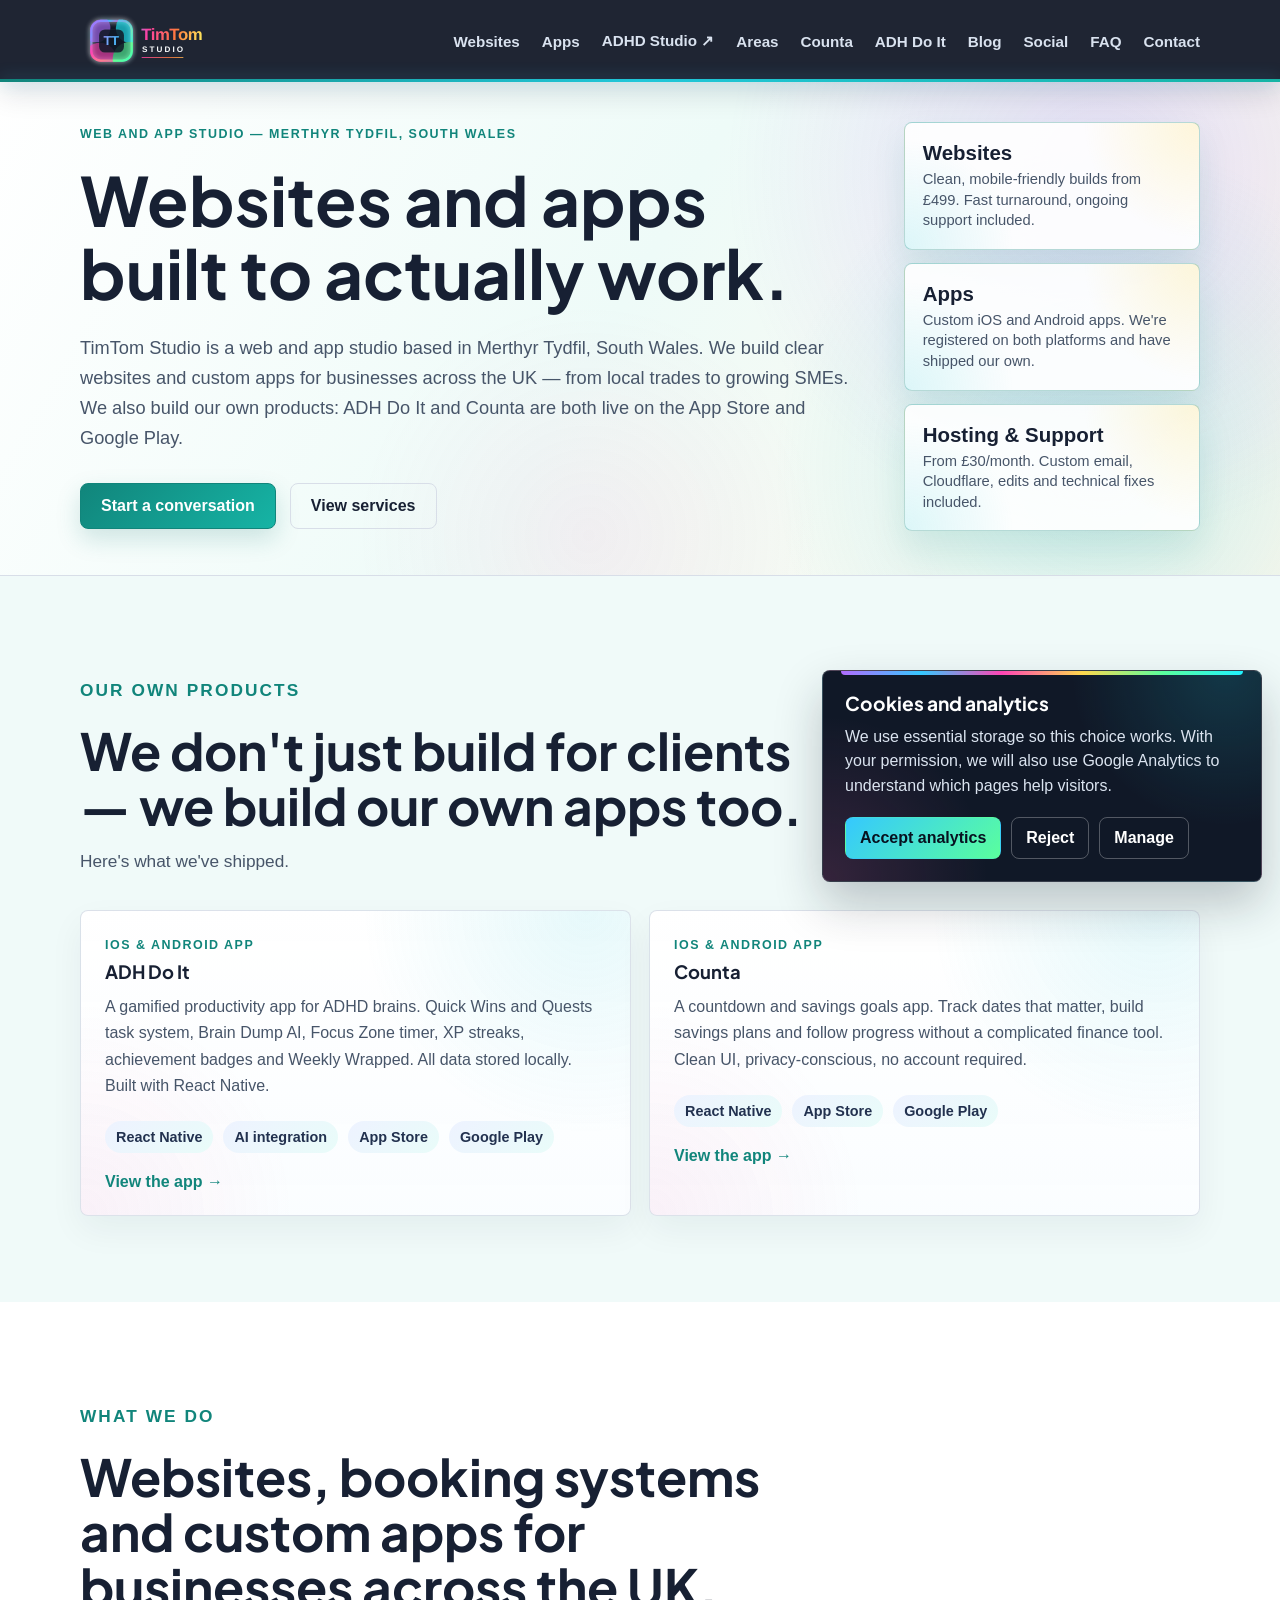
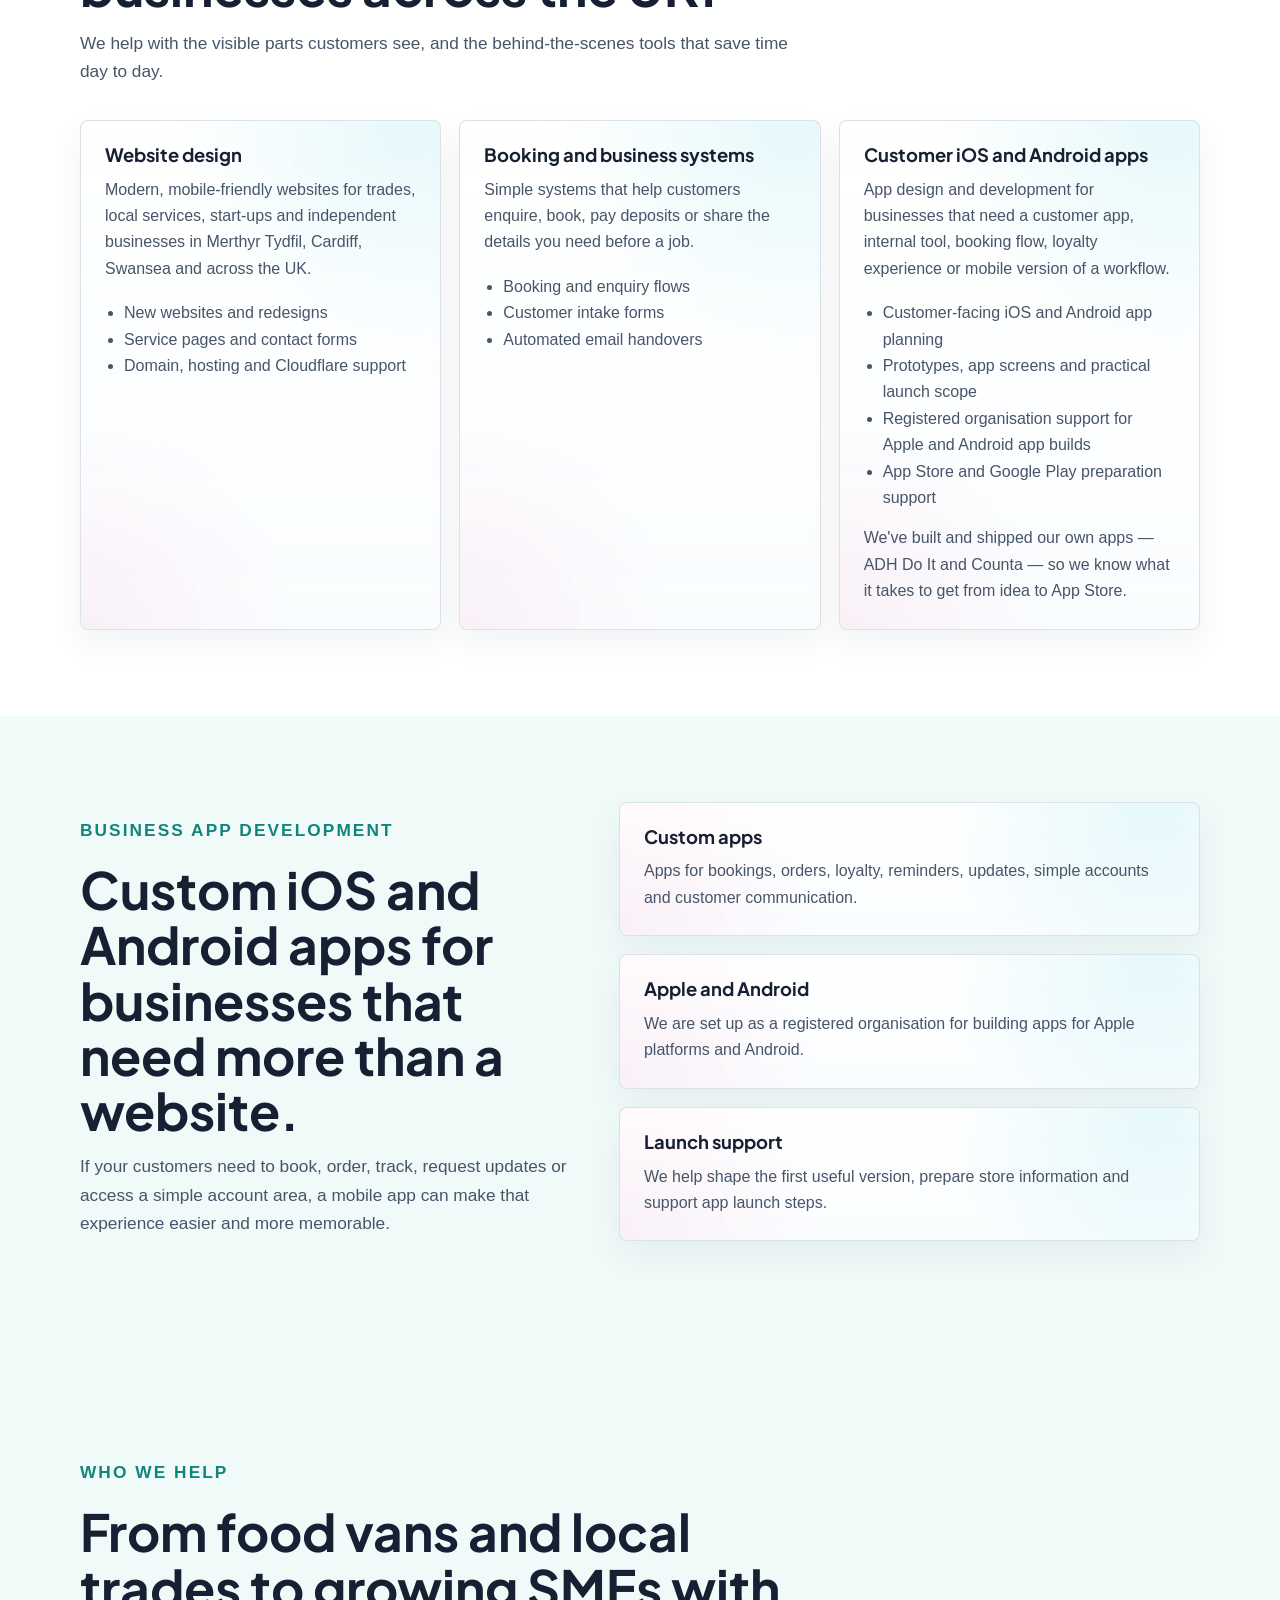
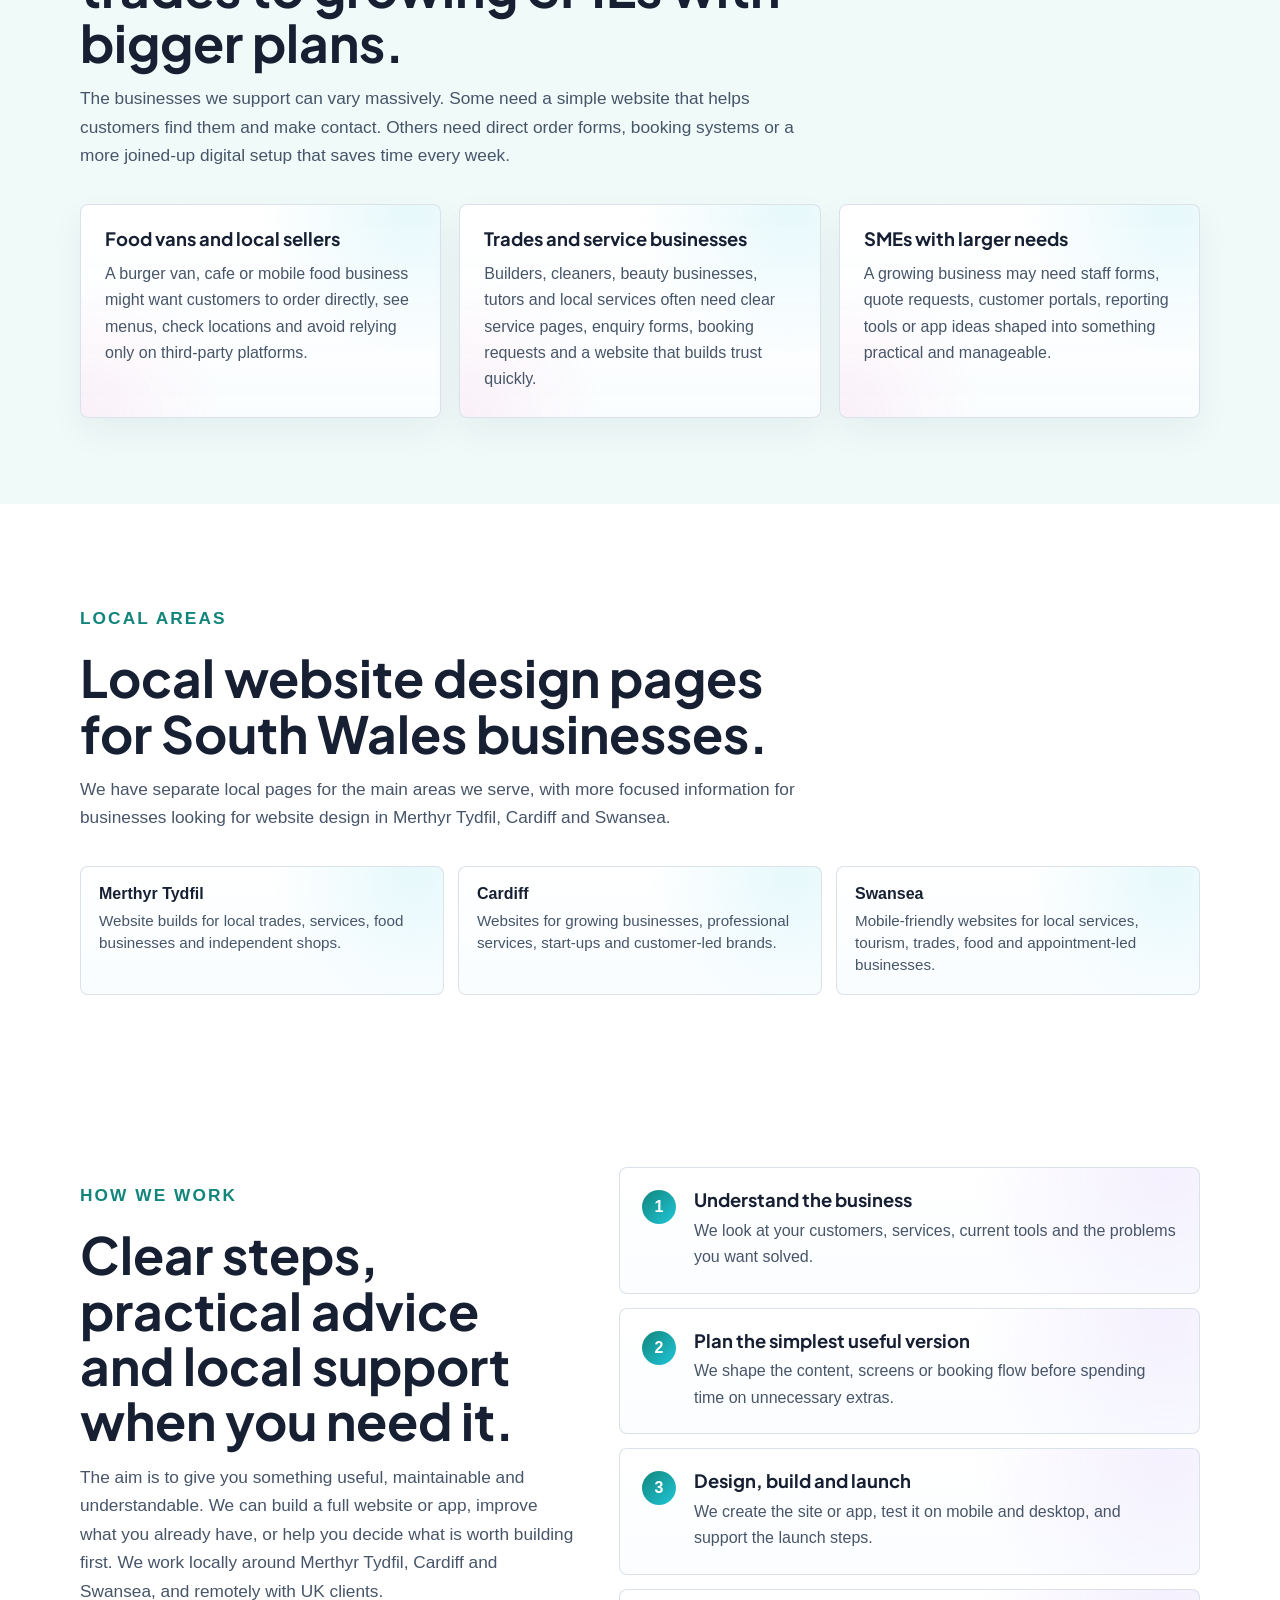
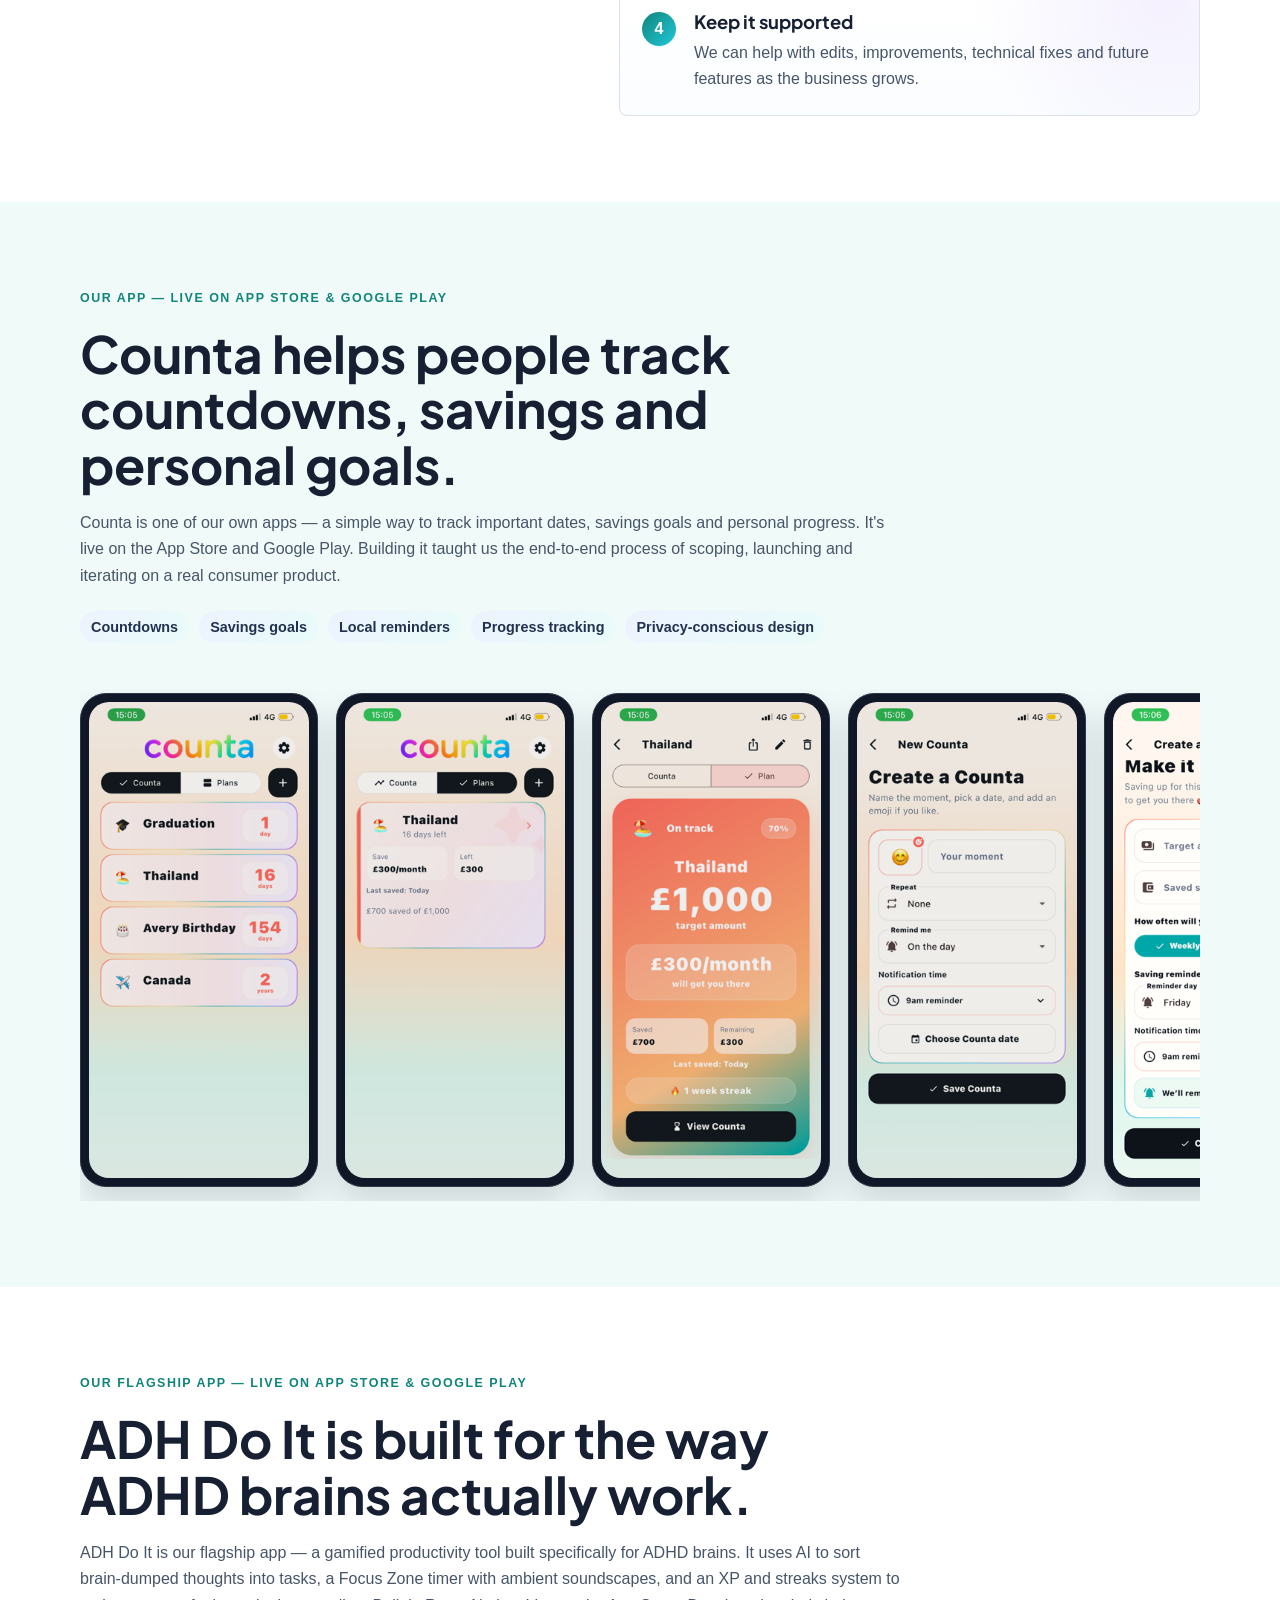
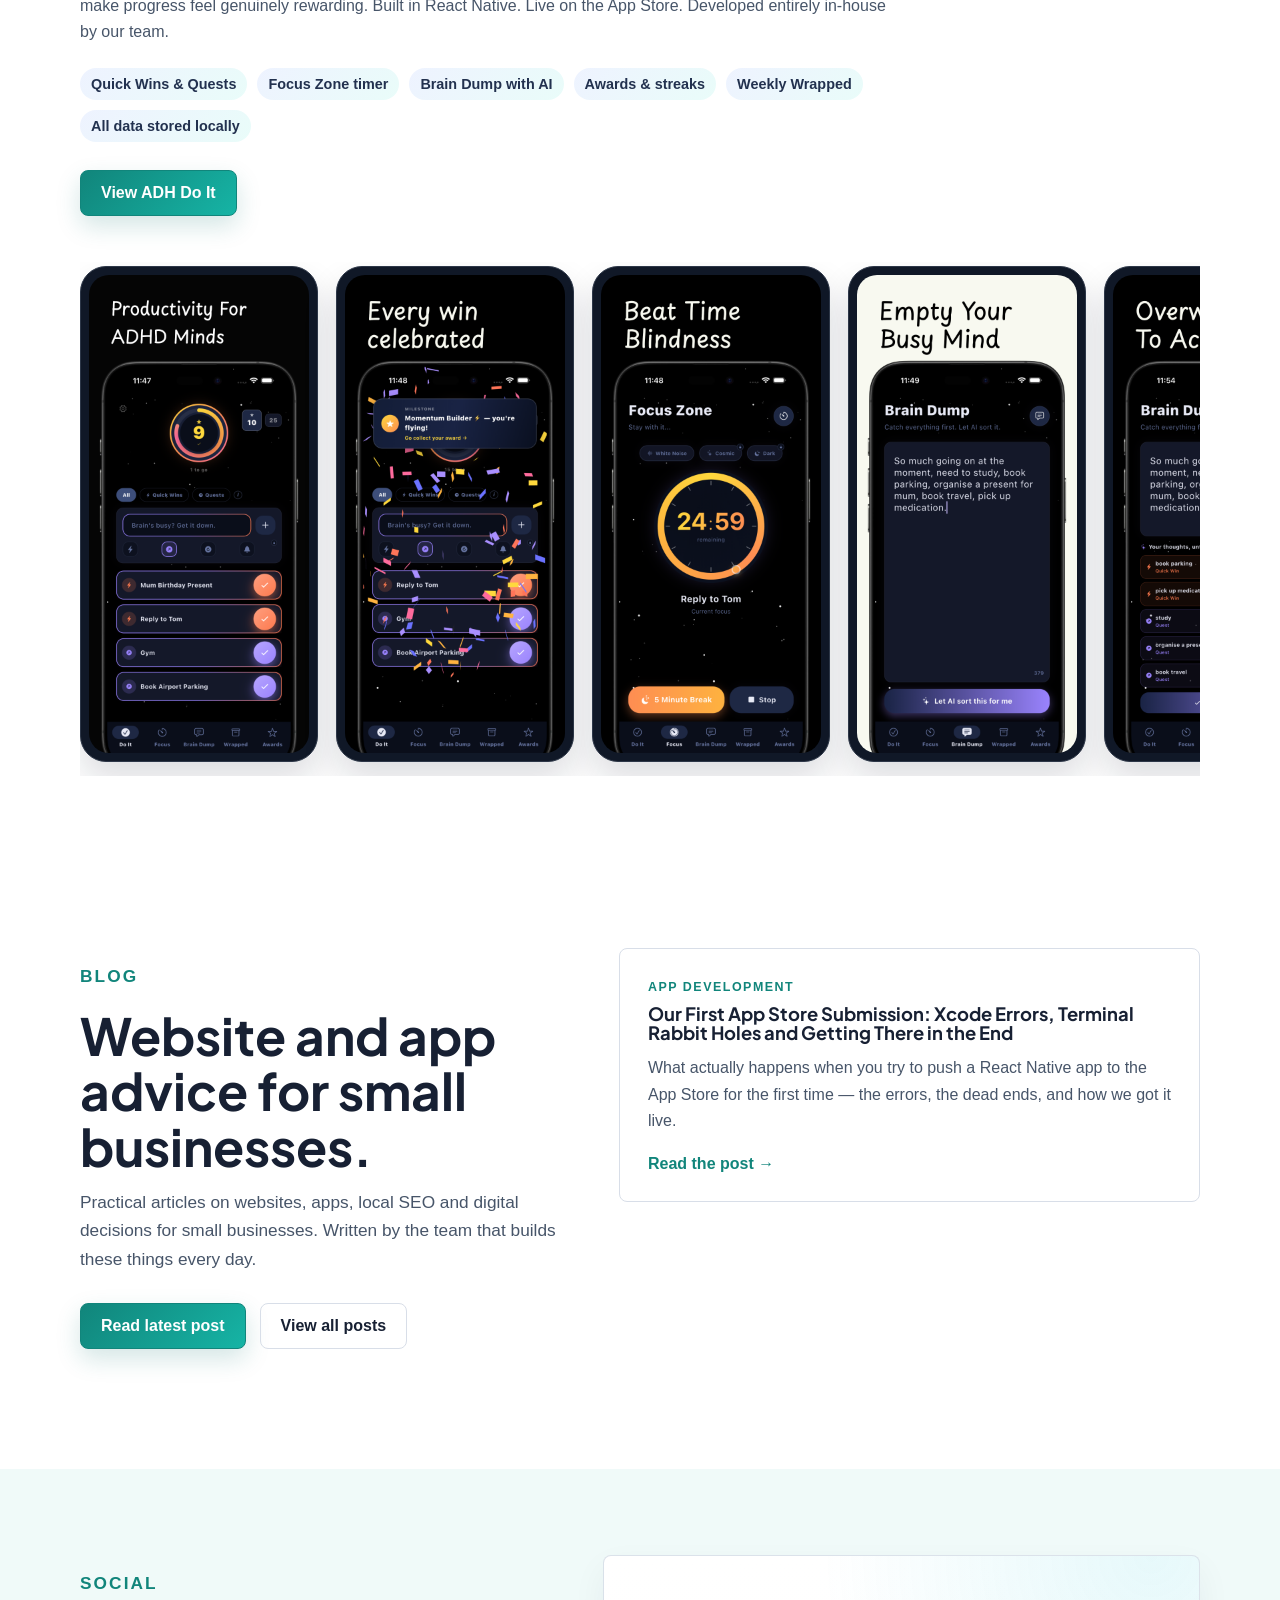
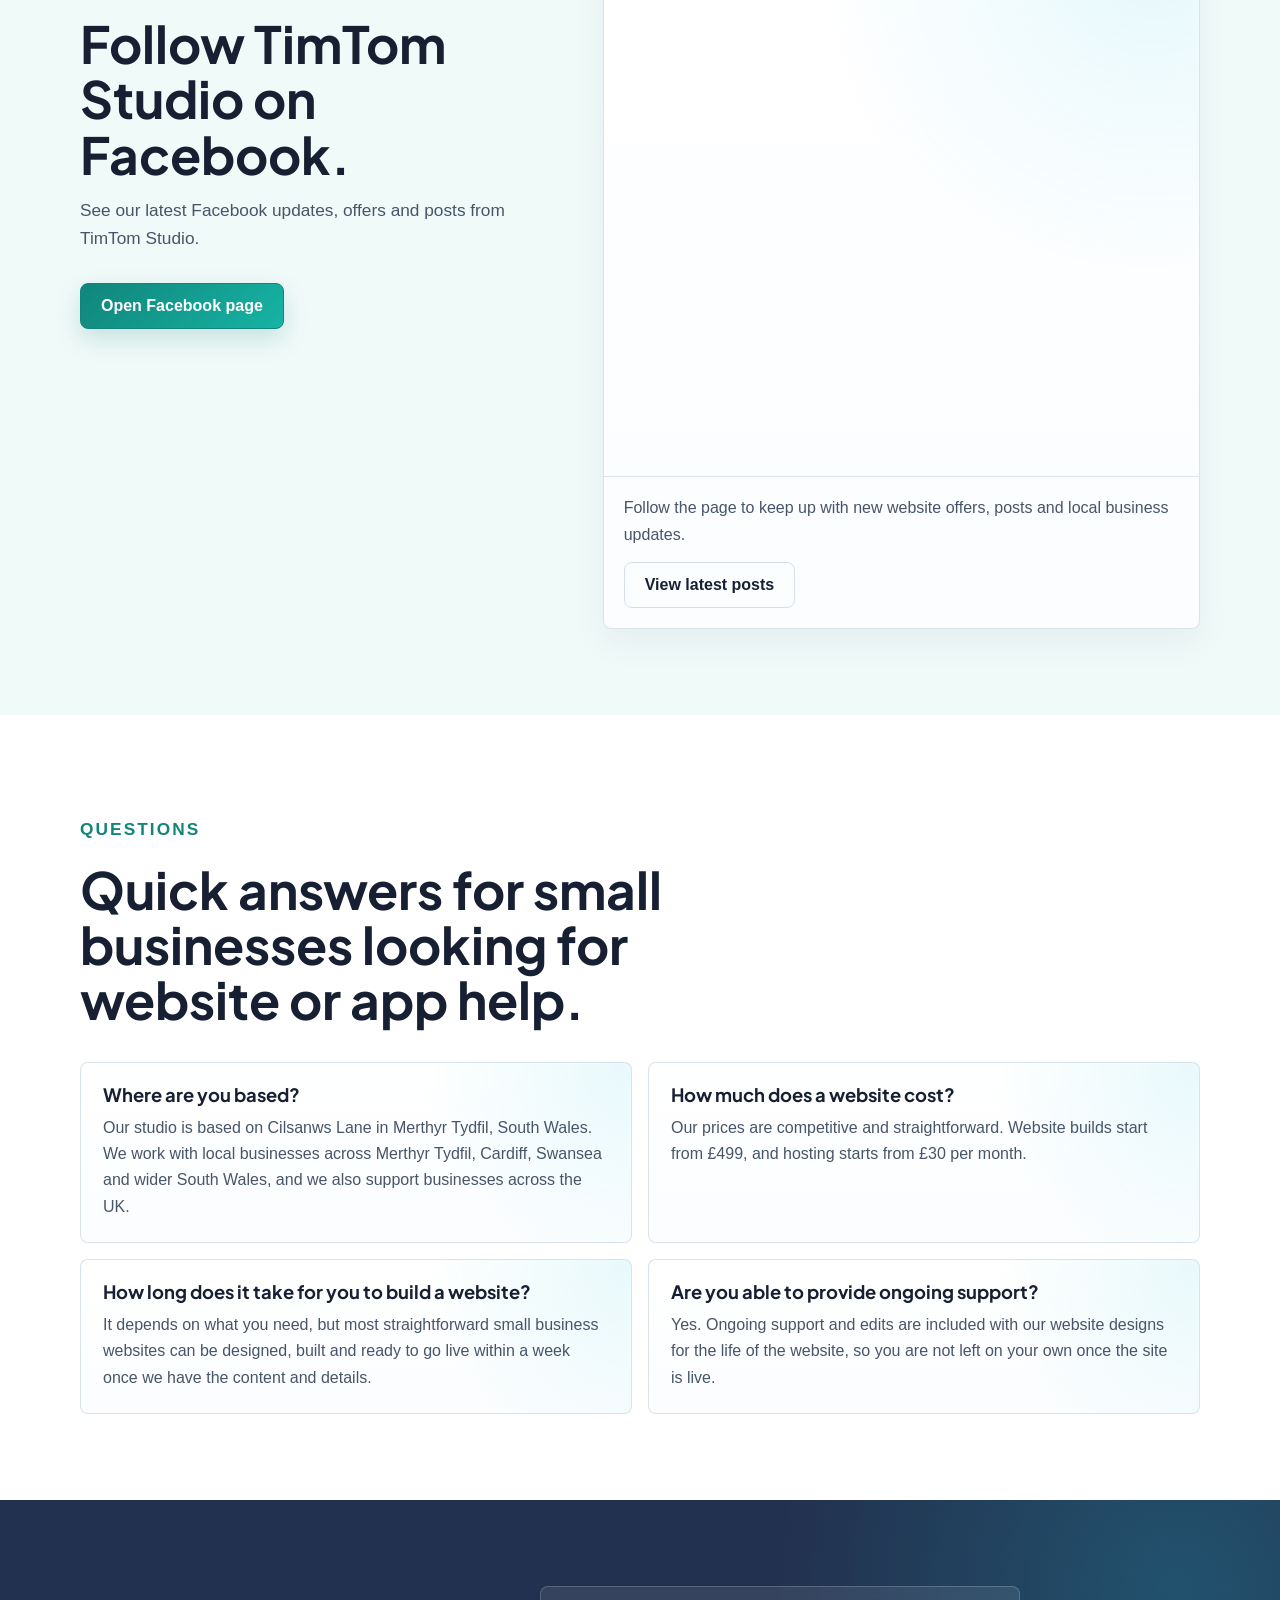
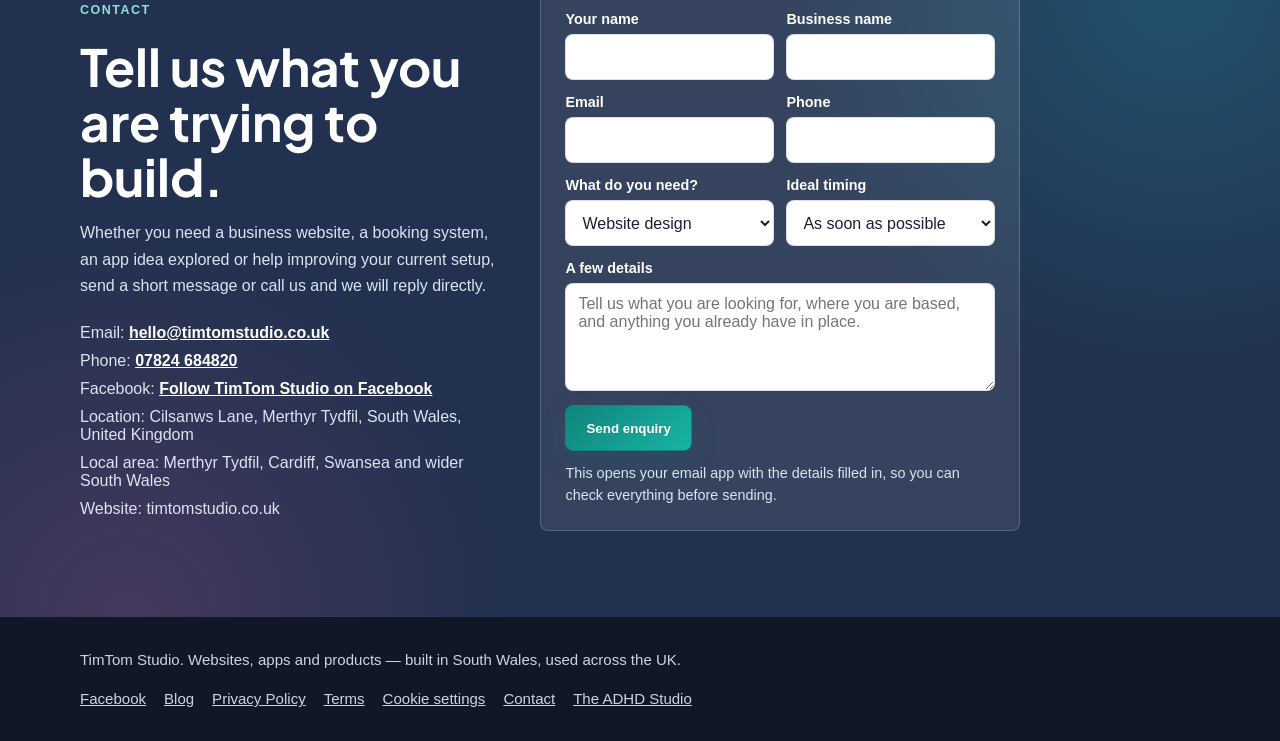
==== commit 8c0834b1: "Apply design improvements and fix blog listing - Add Plus Jakarta Sans heading font (Google Fonts) -" ====
--- a/index.html
+++ b/index.html
@@ -139,15 +139,17 @@
     }
   </script>
 
+  <link rel="preconnect" href="https://fonts.googleapis.com">
+  <link rel="preconnect" href="https://fonts.gstatic.com" crossorigin>
+  <link href="https://fonts.googleapis.com/css2?family=Plus+Jakarta+Sans:wght@700;800&display=swap" rel="stylesheet">
   <style>
     :root {
       --ink: #172033;
-      --muted: #5f697a;
+      --muted: #475569;
       --line: #d8dee8;
       --paper: #ffffff;
       --mist: #f6fbff;
       --green: #11857b;
-      --coral: #e85d4f;
       --navy: #22314f;
       --gold: #d89235;
       --aqua: #20c7d9;
@@ -183,6 +185,7 @@
       margin: 0;
       letter-spacing: 0;
       line-height: 1.08;
+      font-family: 'Plus Jakarta Sans', -apple-system, BlinkMacSystemFont, "Segoe UI", sans-serif;
     }
 
     h1 {
@@ -215,7 +218,7 @@
       right: 0;
       bottom: 0;
       height: 3px;
-      background: linear-gradient(90deg, #b26cff, #35c8ff, #ff45b5, #ffd84d, #5aff9d, #20f2ff);
+      background: linear-gradient(90deg, #11857b, #20c7d9, #16b4a5);
       box-shadow: 0 0 16px rgba(53, 200, 255, 0.38);
     }
 
@@ -365,18 +368,11 @@
     }
 
     .section.alt {
-      background:
-        radial-gradient(circle at 12% 18%, rgba(32, 199, 217, 0.13), transparent 30%),
-        radial-gradient(circle at 92% 16%, rgba(139, 92, 246, 0.12), transparent 28%),
-        radial-gradient(circle at 74% 88%, rgba(241, 95, 166, 0.08), transparent 28%),
-        linear-gradient(120deg, #f8fdff 0%, #f1fbf8 55%, #fffaf1 100%);
+      background: #f0faf9;
     }
 
     .section:not(.alt):not(.contact-band) {
-      background:
-        radial-gradient(circle at 92% 10%, rgba(32, 199, 217, 0.07), transparent 28%),
-        radial-gradient(circle at 10% 86%, rgba(139, 92, 246, 0.06), transparent 26%),
-        #ffffff;
+      background: #ffffff;
     }
 
     .wrap {
@@ -536,7 +532,7 @@
       display: grid;
       place-items: center;
       color: #ffffff;
-      background: linear-gradient(135deg, var(--gold), var(--pink));
+      background: linear-gradient(135deg, var(--green), var(--aqua));
       border-radius: 50%;
       font-weight: 900;
     }
@@ -913,7 +909,7 @@
             <strong>Apps</strong>
             <span>Custom iOS and Android apps. We're registered on both platforms and have shipped our own.</span>
           </div>
-          <div class="trust-item">
+          <div class="trust-item featured">
             <strong>Hosting & Support</strong>
             <span>From £30/month. Custom email, Cloudflare, edits and technical fixes included.</span>
           </div>
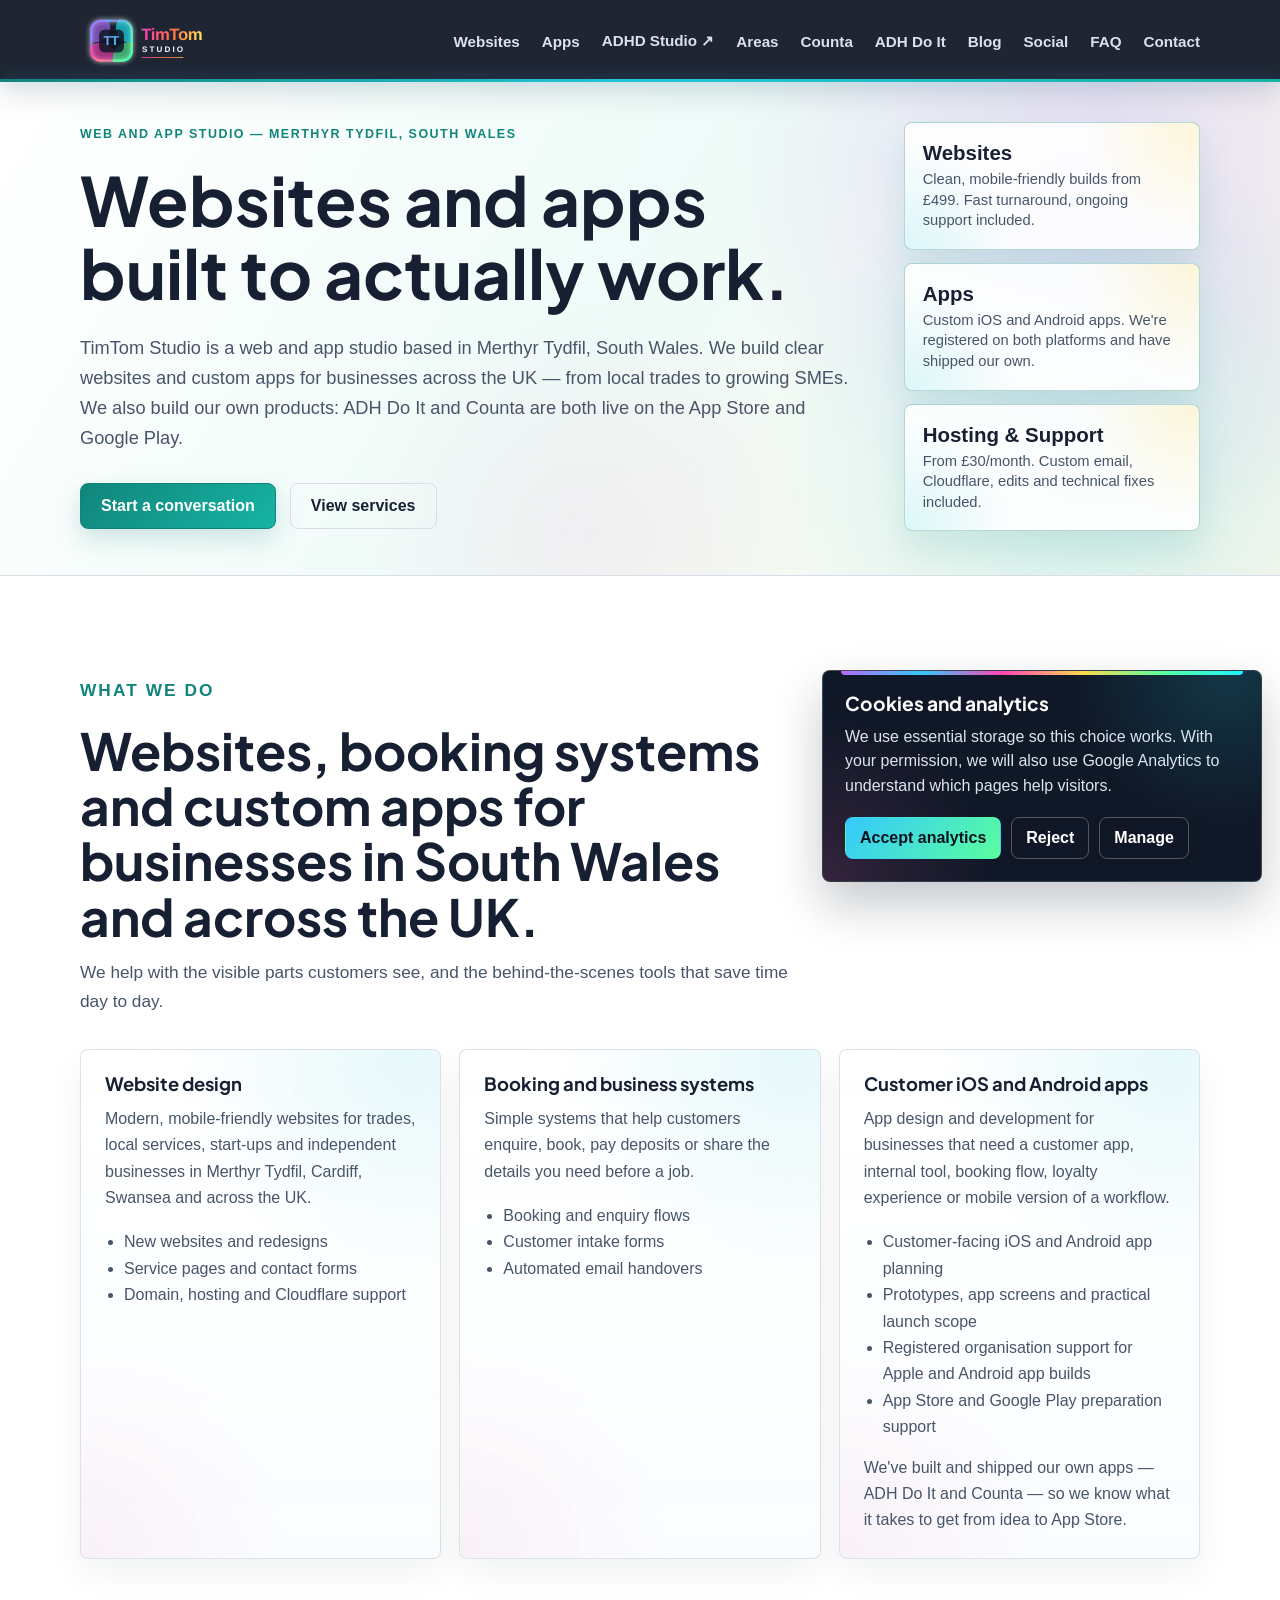
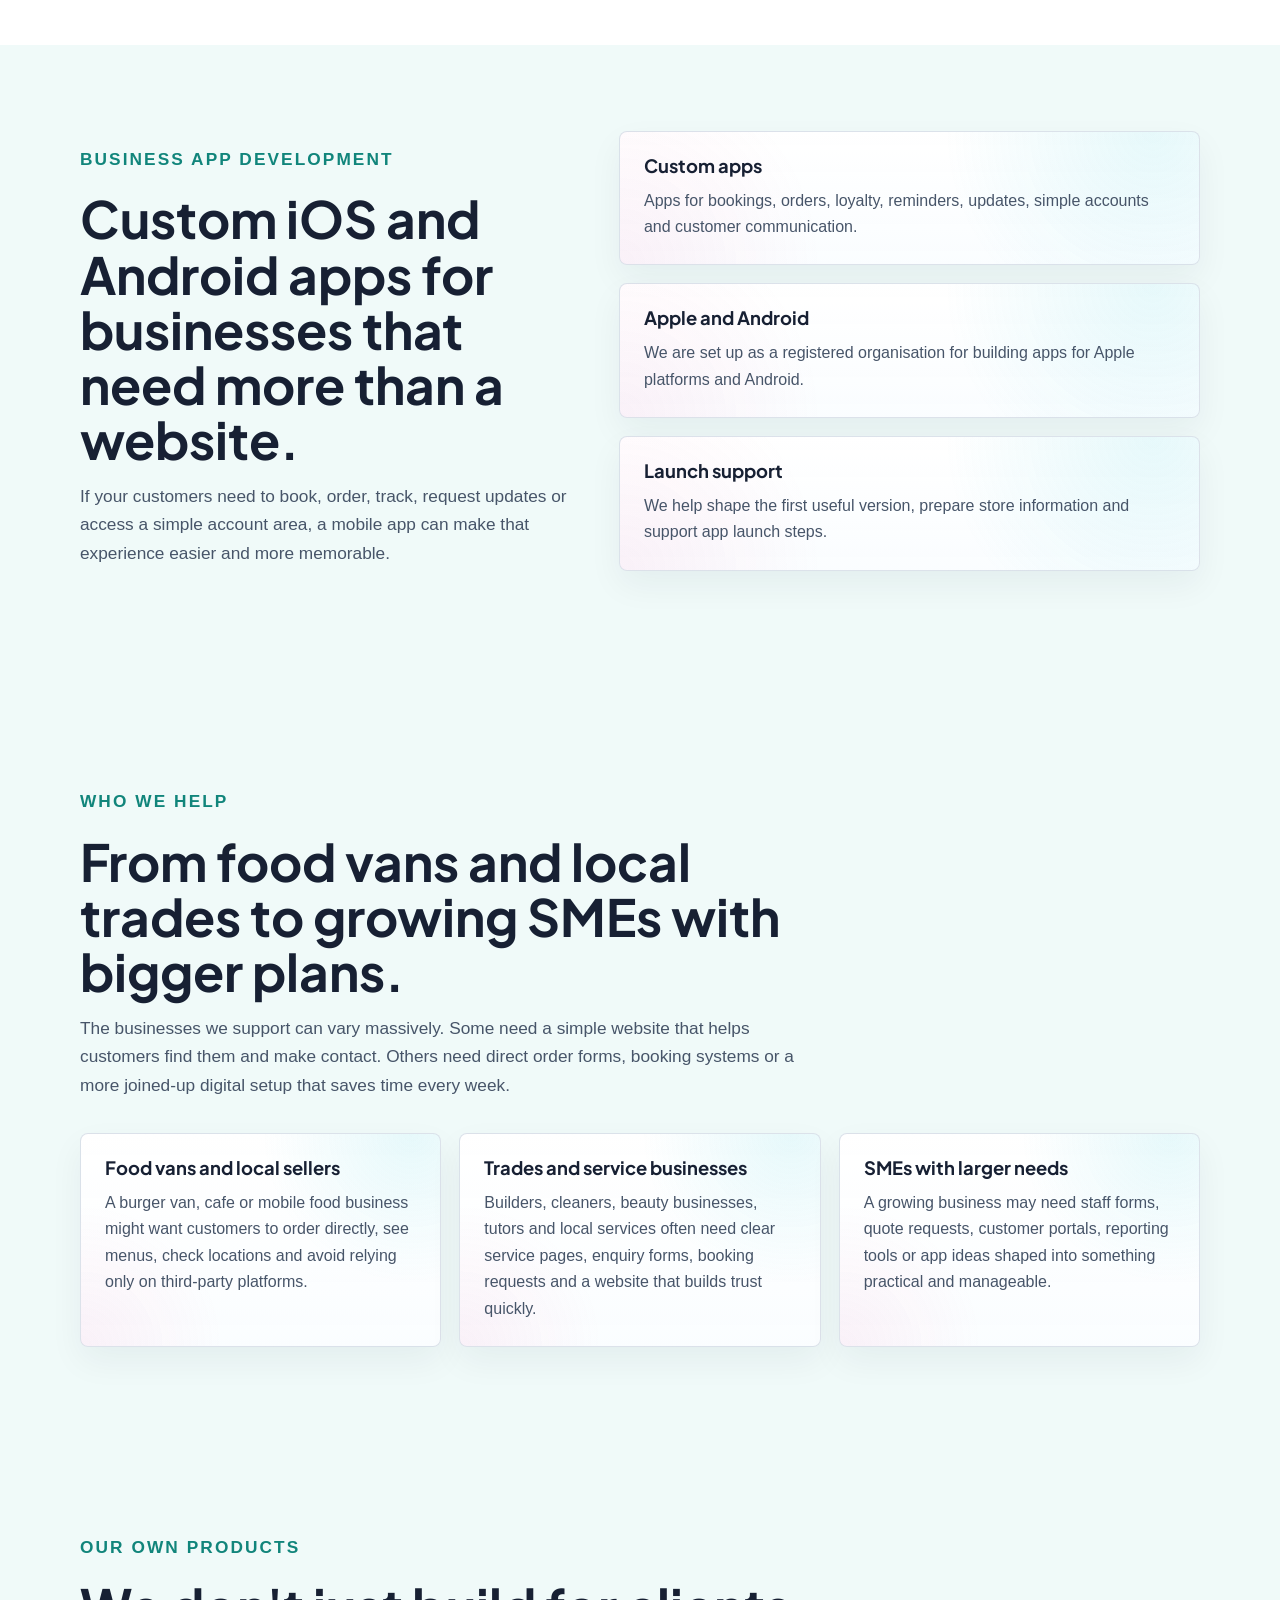
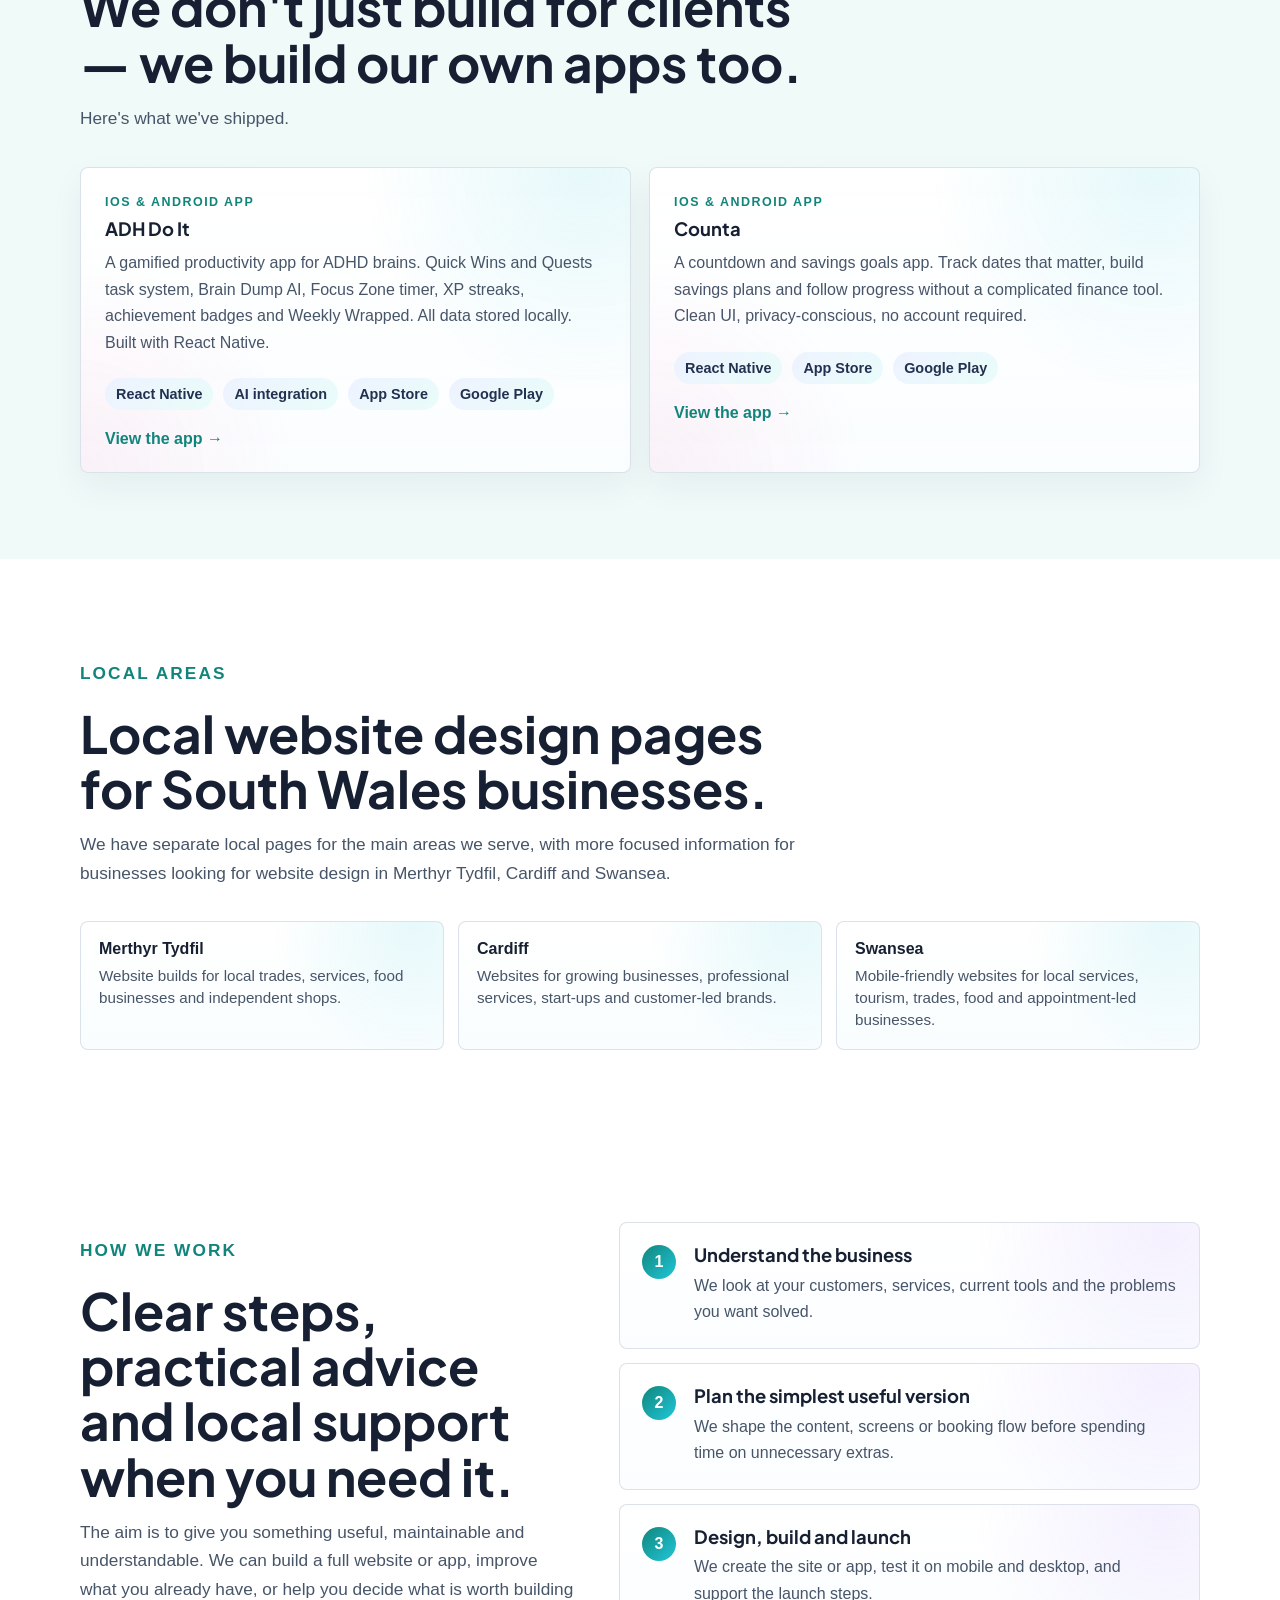
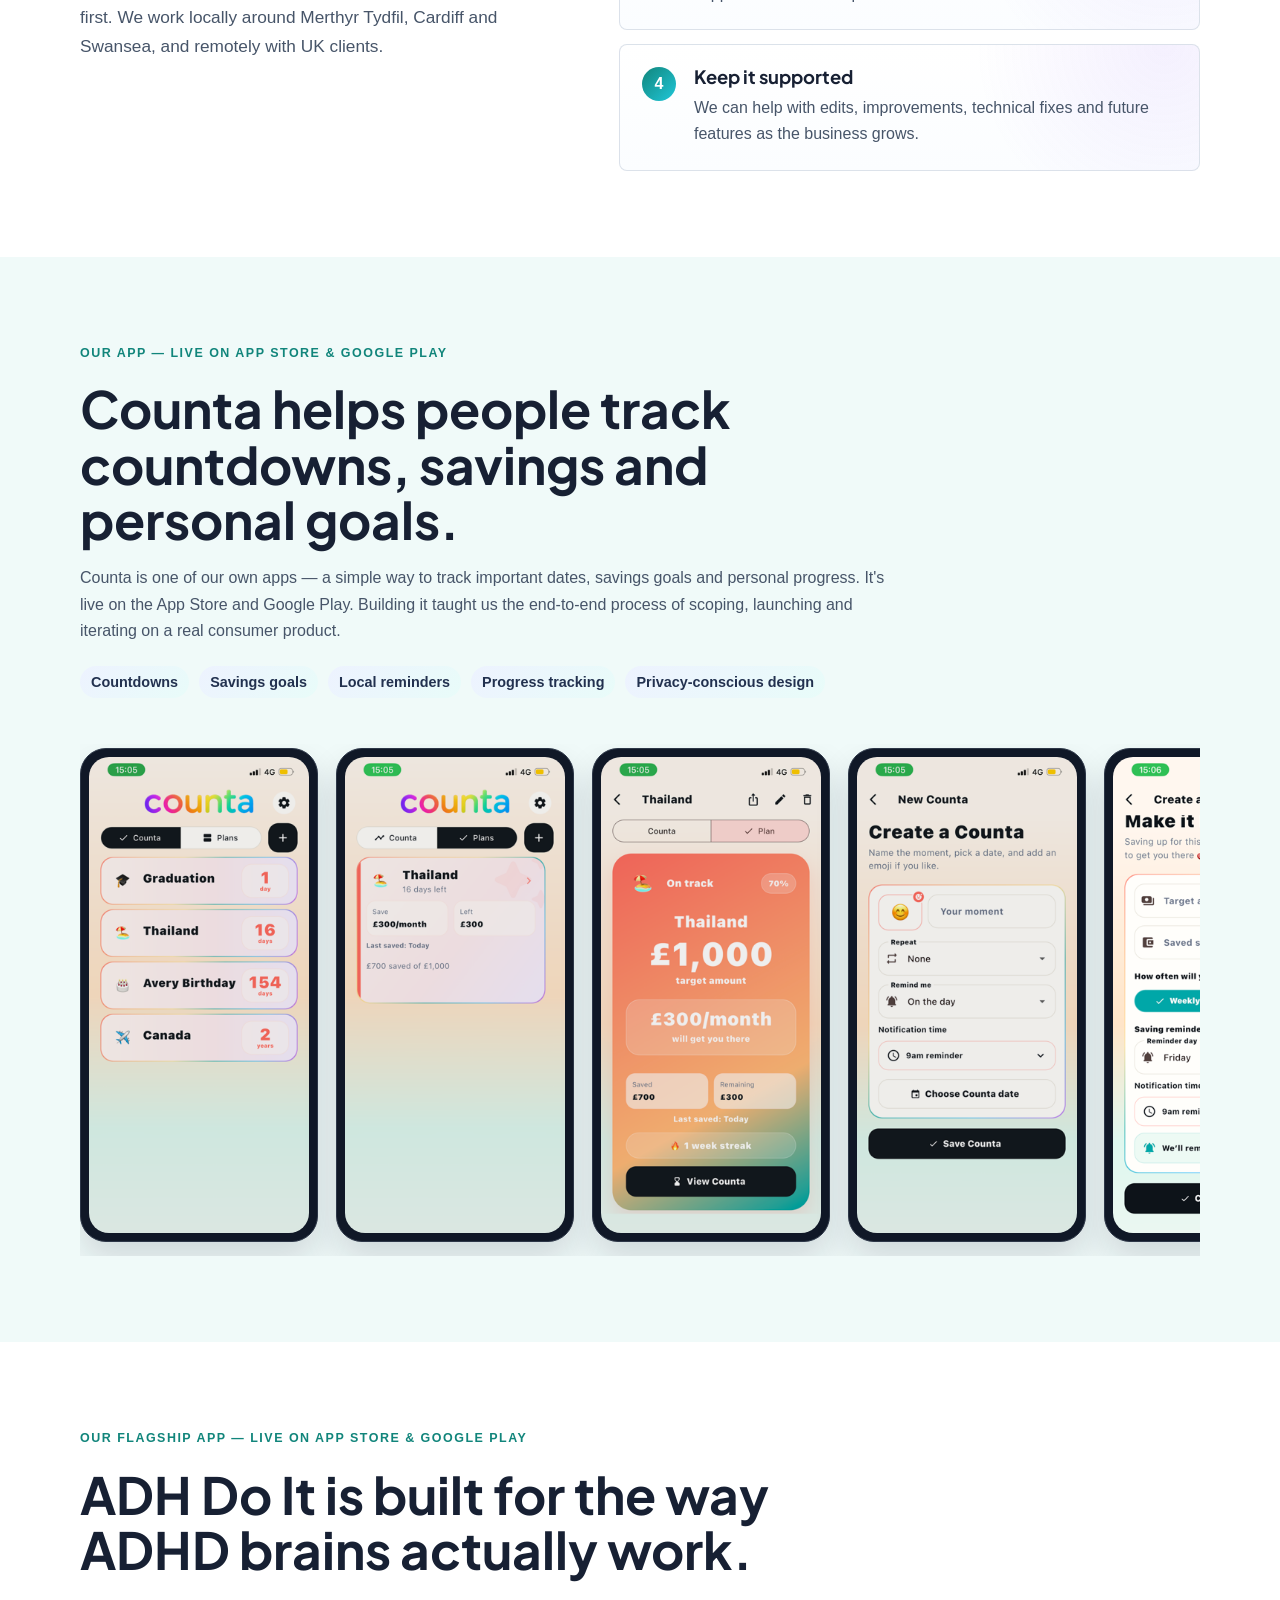
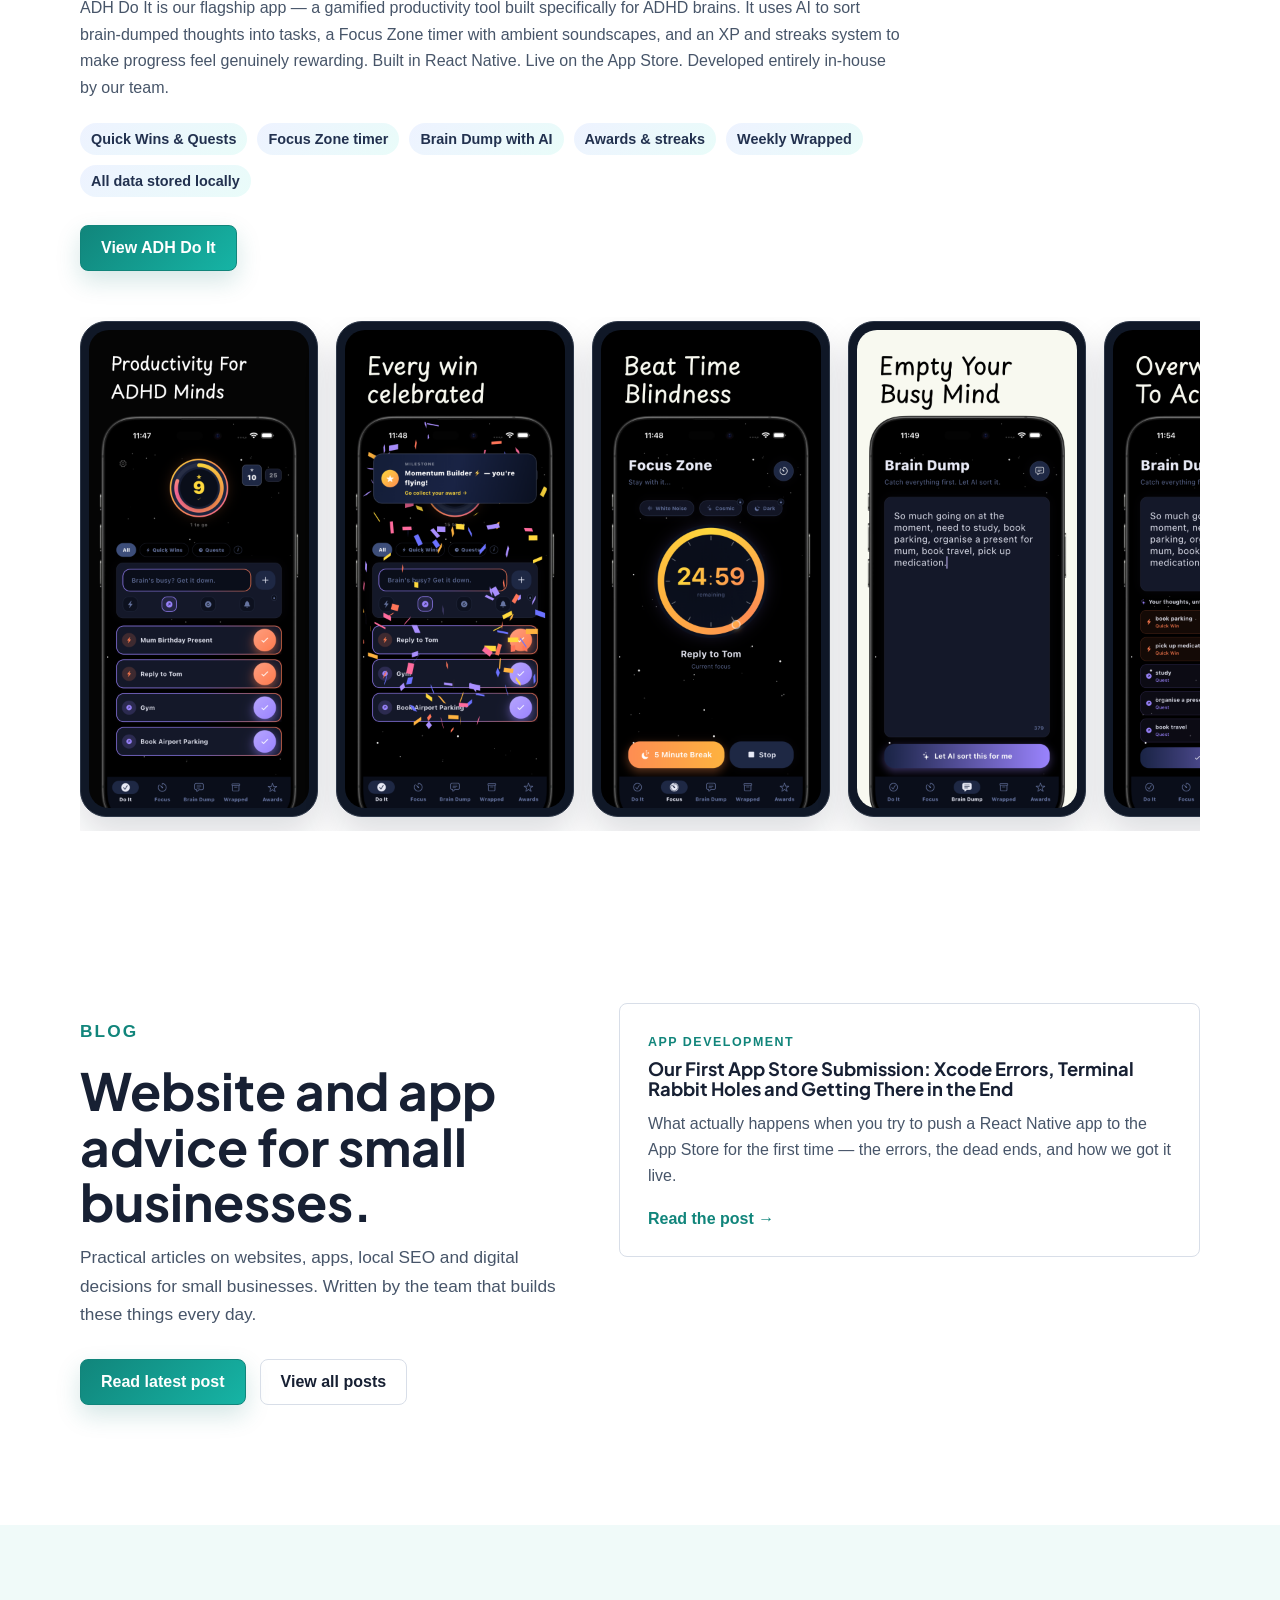
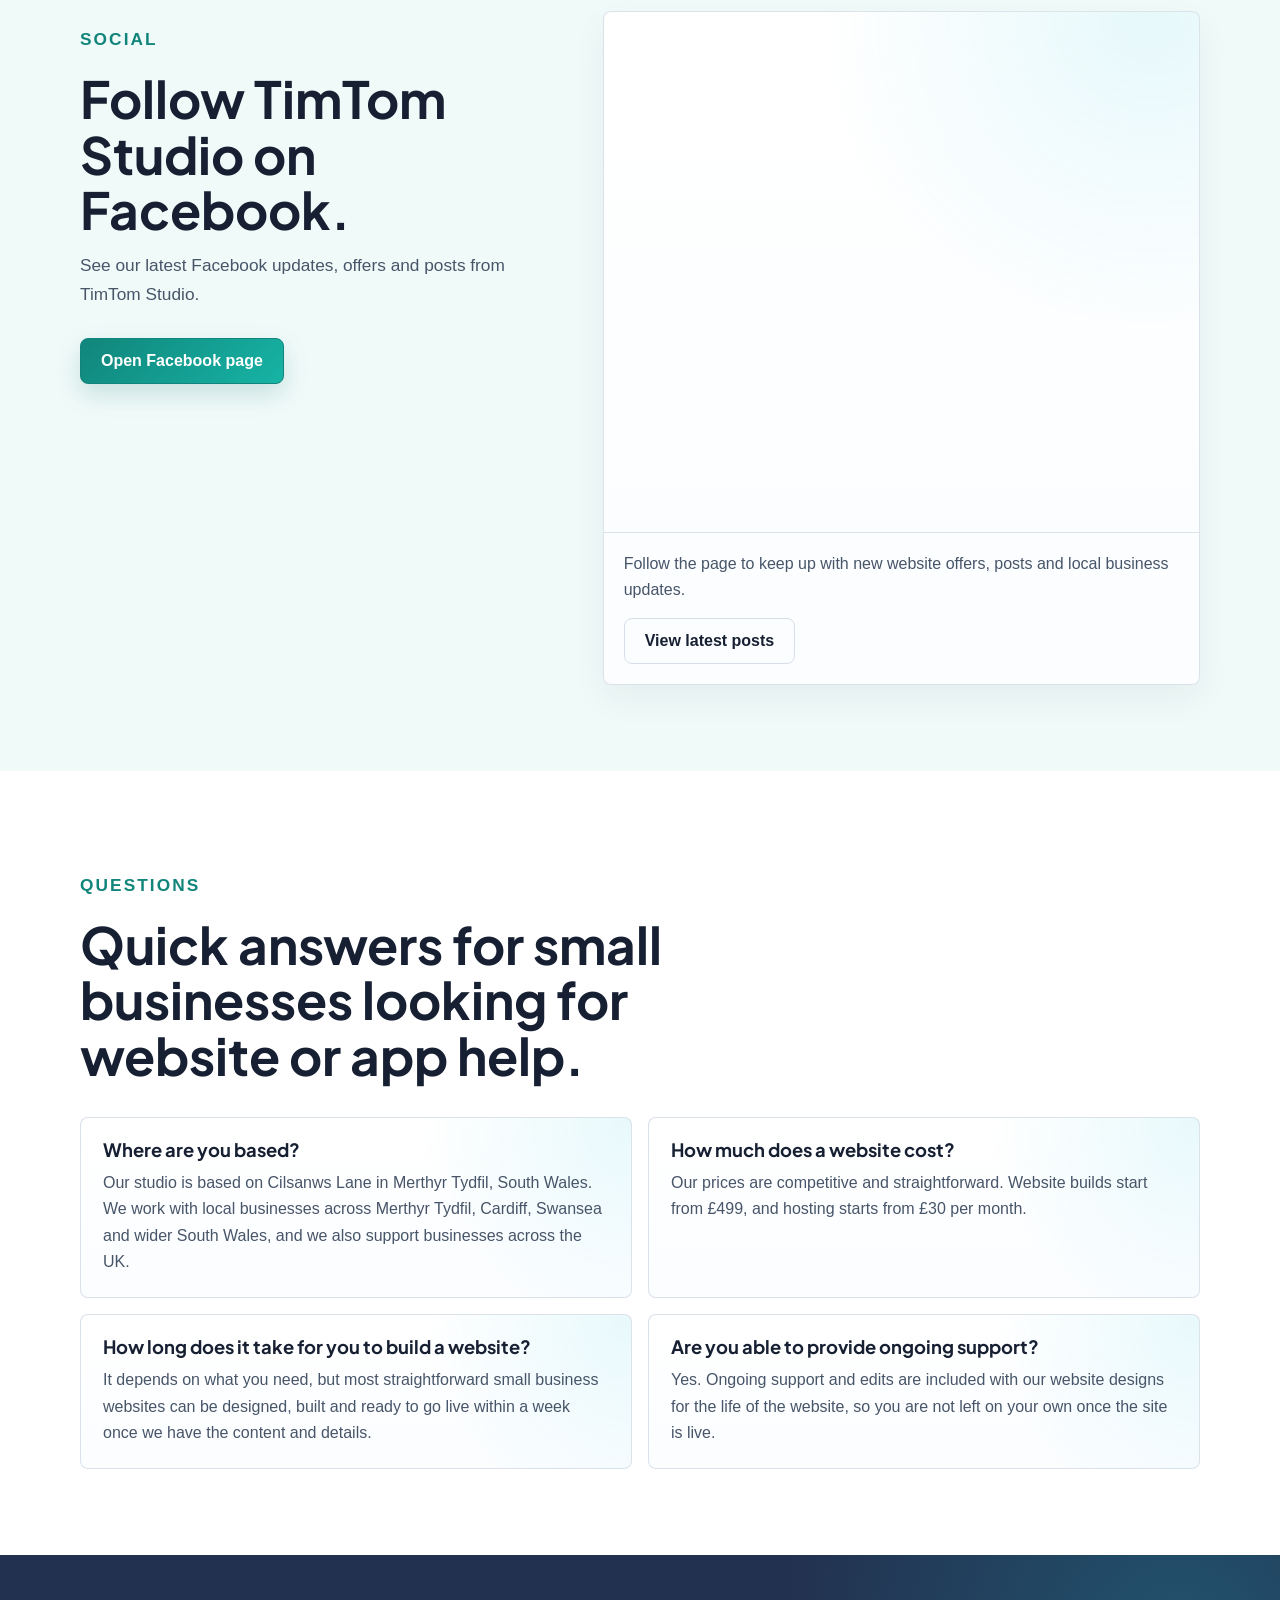
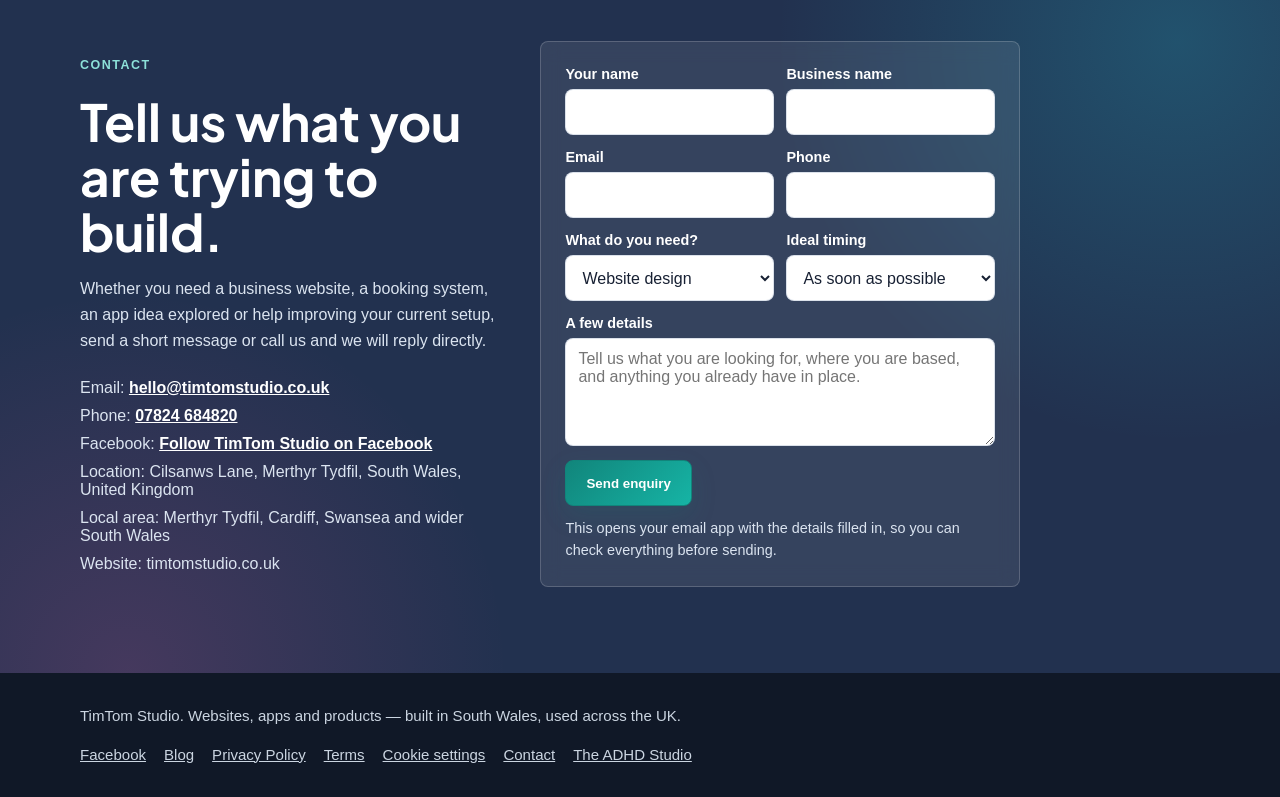
==== commit fdc77b09: "Local SEO improvements and area page design consistency - Restore 'Web Design Merthyr Tydfil' to hom" ====
--- a/index.html
+++ b/index.html
@@ -26,7 +26,7 @@
   <meta property="og:url" content="https://timtomstudio.co.uk/">
   <meta property="og:image" content="https://timtomstudio.co.uk/assets/timtom-logo.svg">
   <meta name="twitter:card" content="summary">
-  <title>TimTom Studio | Websites & Apps — South Wales</title>
+  <title>TimTom Studio | Web Design Merthyr Tydfil & South Wales</title>
 
   <script type="application/ld+json">
     {
@@ -917,48 +917,12 @@
       </div>
     </section>
 
-    <section class="section alt" id="our-products">
-      <div class="wrap">
-        <div class="section-heading">
-          <p class="eyebrow">Our own products</p>
-          <h2>We don't just build for clients — we build our own apps too.</h2>
-          <p>Here's what we've shipped.</p>
-        </div>
-
-        <div class="cards-2">
-          <article class="card">
-            <span class="product-label">iOS &amp; Android App</span>
-            <h3>ADH Do It</h3>
-            <p>A gamified productivity app for ADHD brains. Quick Wins and Quests task system, Brain Dump AI, Focus Zone timer, XP streaks, achievement badges and Weekly Wrapped. All data stored locally. Built with React Native.</p>
-            <div class="tag-list" aria-label="ADH Do It technologies">
-              <span class="tag">React Native</span>
-              <span class="tag">AI integration</span>
-              <span class="tag">App Store</span>
-              <span class="tag">Google Play</span>
-            </div>
-            <a class="product-link" href="https://theadhdstudio.co.uk" rel="noopener" target="_blank">View the app →</a>
-          </article>
-
-          <article class="card">
-            <span class="product-label">iOS &amp; Android App</span>
-            <h3>Counta</h3>
-            <p>A countdown and savings goals app. Track dates that matter, build savings plans and follow progress without a complicated finance tool. Clean UI, privacy-conscious, no account required.</p>
-            <div class="tag-list" aria-label="Counta technologies">
-              <span class="tag">React Native</span>
-              <span class="tag">App Store</span>
-              <span class="tag">Google Play</span>
-            </div>
-            <a class="product-link" href="https://theadhdstudio.co.uk/counta.html" rel="noopener" target="_blank">View the app →</a>
-          </article>
-        </div>
-      </div>
-    </section>
 
     <section class="section" id="services">
       <div class="wrap">
         <div class="section-heading">
           <p class="eyebrow">What we do</p>
-          <h2>Websites, booking systems and custom apps for businesses across the UK.</h2>
+          <h2>Websites, booking systems and custom apps for businesses in South Wales and across the UK.</h2>
           <p>
             We help with the visible parts customers see, and the behind-the-scenes tools that save time
             day to day.
@@ -1073,6 +1037,43 @@
               A growing business may need staff forms, quote requests, customer portals, reporting tools
               or app ideas shaped into something practical and manageable.
             </p>
+          </article>
+        </div>
+      </div>
+    </section>
+
+    <section class="section alt" id="our-products">
+      <div class="wrap">
+        <div class="section-heading">
+          <p class="eyebrow">Our own products</p>
+          <h2>We don't just build for clients — we build our own apps too.</h2>
+          <p>Here's what we've shipped.</p>
+        </div>
+
+        <div class="cards-2">
+          <article class="card">
+            <span class="product-label">iOS &amp; Android App</span>
+            <h3>ADH Do It</h3>
+            <p>A gamified productivity app for ADHD brains. Quick Wins and Quests task system, Brain Dump AI, Focus Zone timer, XP streaks, achievement badges and Weekly Wrapped. All data stored locally. Built with React Native.</p>
+            <div class="tag-list" aria-label="ADH Do It technologies">
+              <span class="tag">React Native</span>
+              <span class="tag">AI integration</span>
+              <span class="tag">App Store</span>
+              <span class="tag">Google Play</span>
+            </div>
+            <a class="product-link" href="https://theadhdstudio.co.uk" rel="noopener" target="_blank">View the app →</a>
+          </article>
+
+          <article class="card">
+            <span class="product-label">iOS &amp; Android App</span>
+            <h3>Counta</h3>
+            <p>A countdown and savings goals app. Track dates that matter, build savings plans and follow progress without a complicated finance tool. Clean UI, privacy-conscious, no account required.</p>
+            <div class="tag-list" aria-label="Counta technologies">
+              <span class="tag">React Native</span>
+              <span class="tag">App Store</span>
+              <span class="tag">Google Play</span>
+            </div>
+            <a class="product-link" href="https://theadhdstudio.co.uk/counta.html" rel="noopener" target="_blank">View the app →</a>
           </article>
         </div>
       </div>
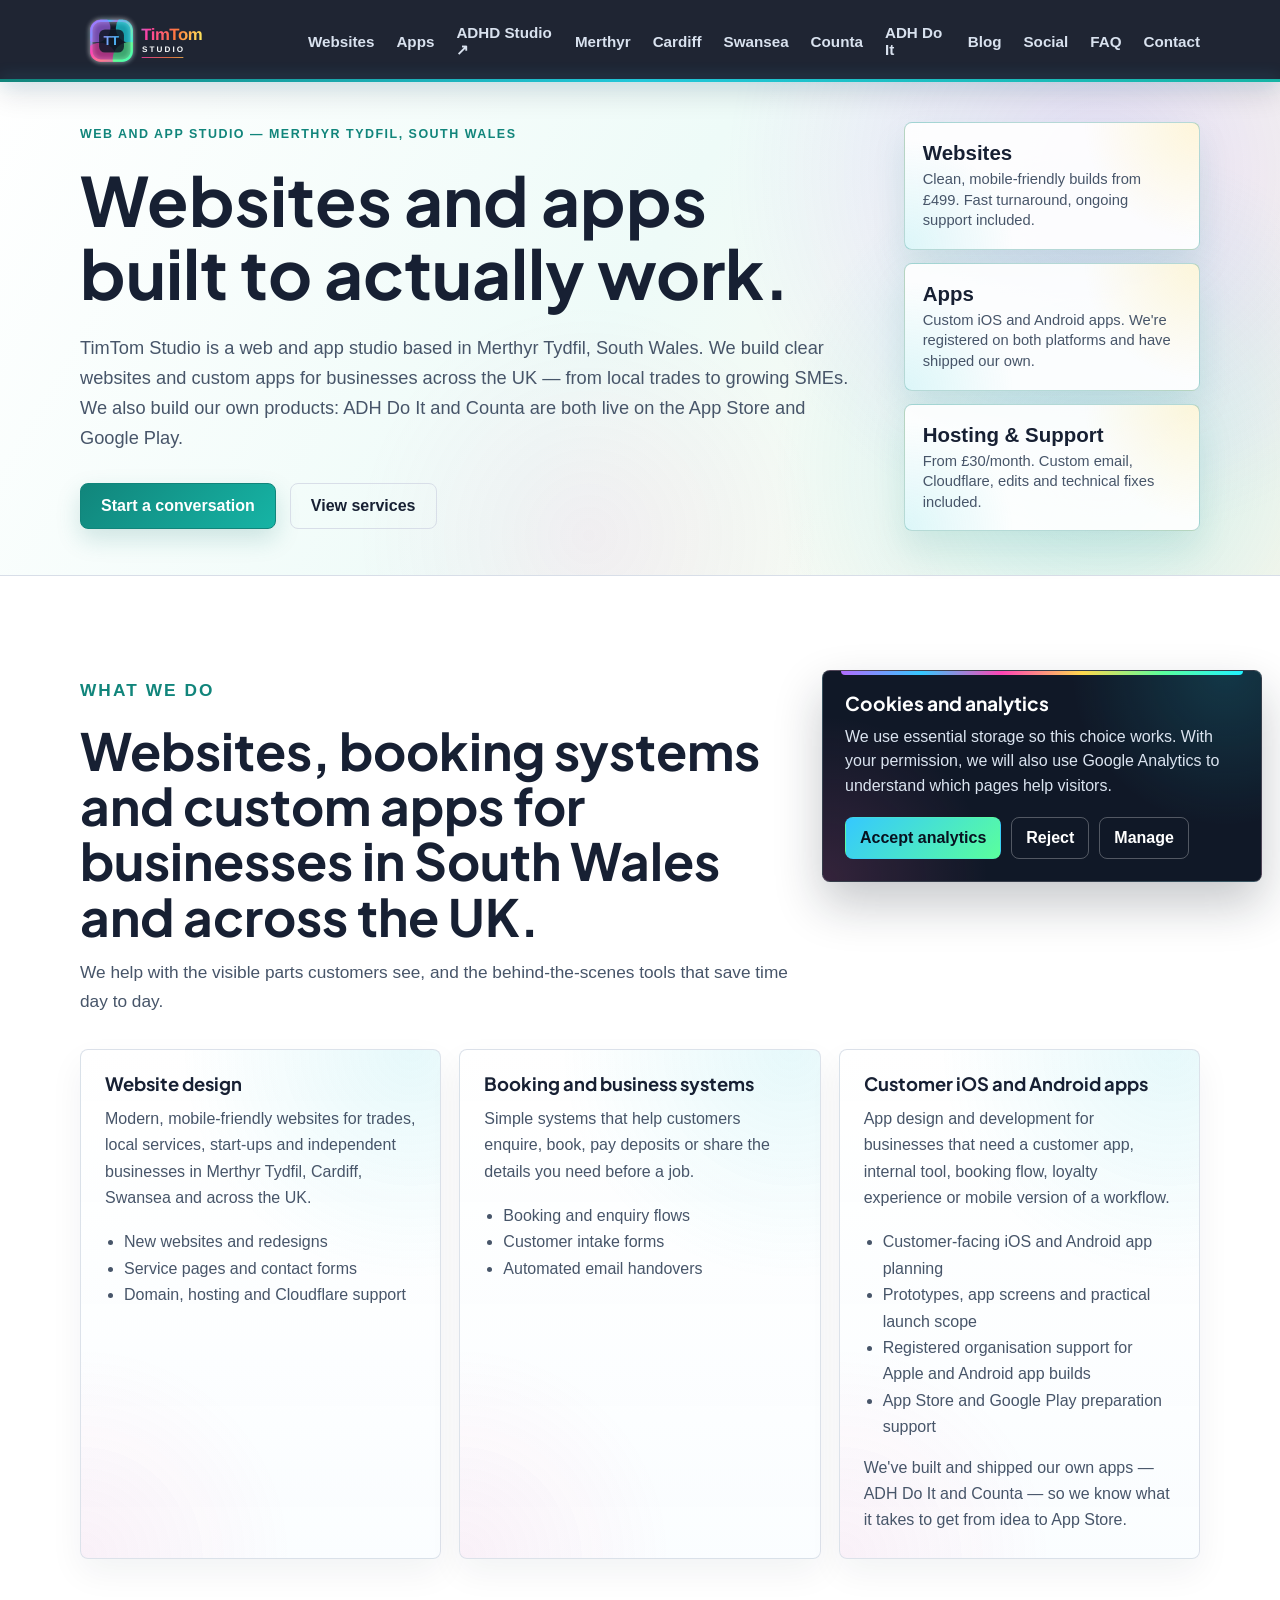
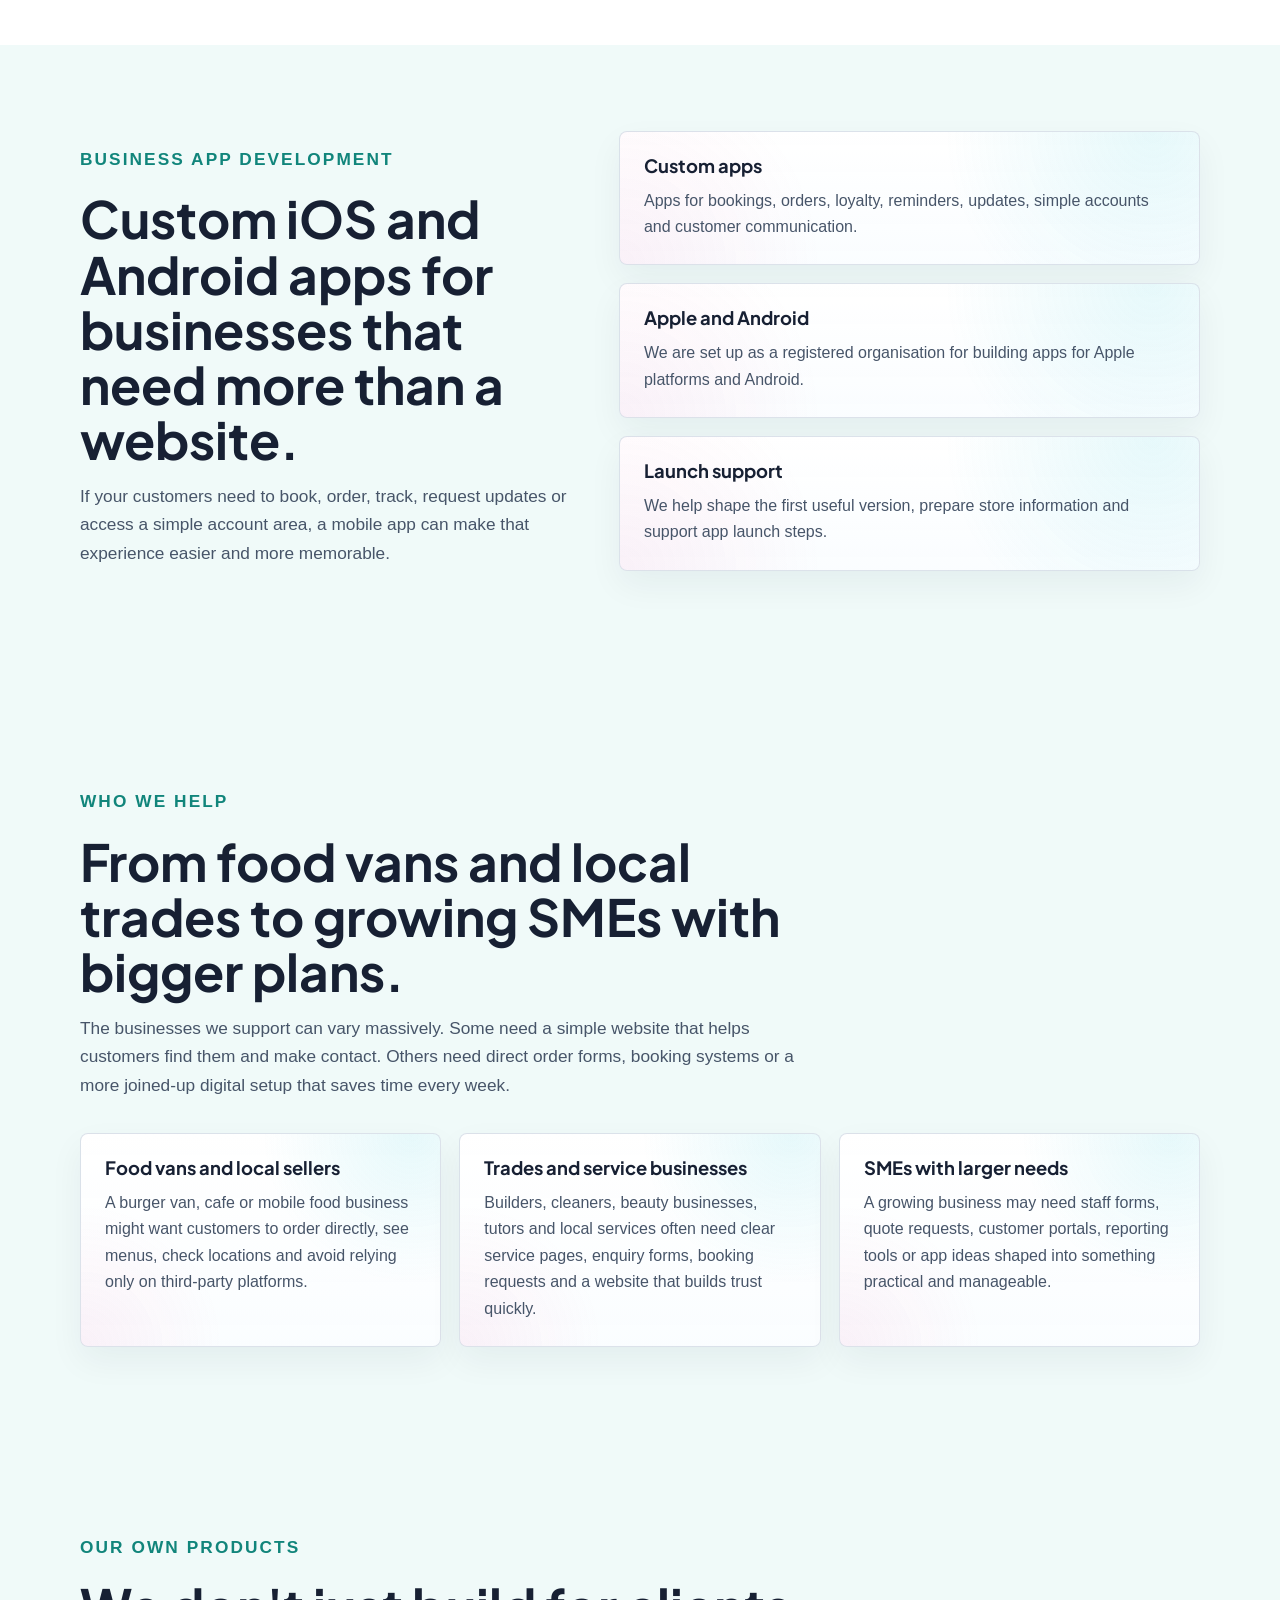
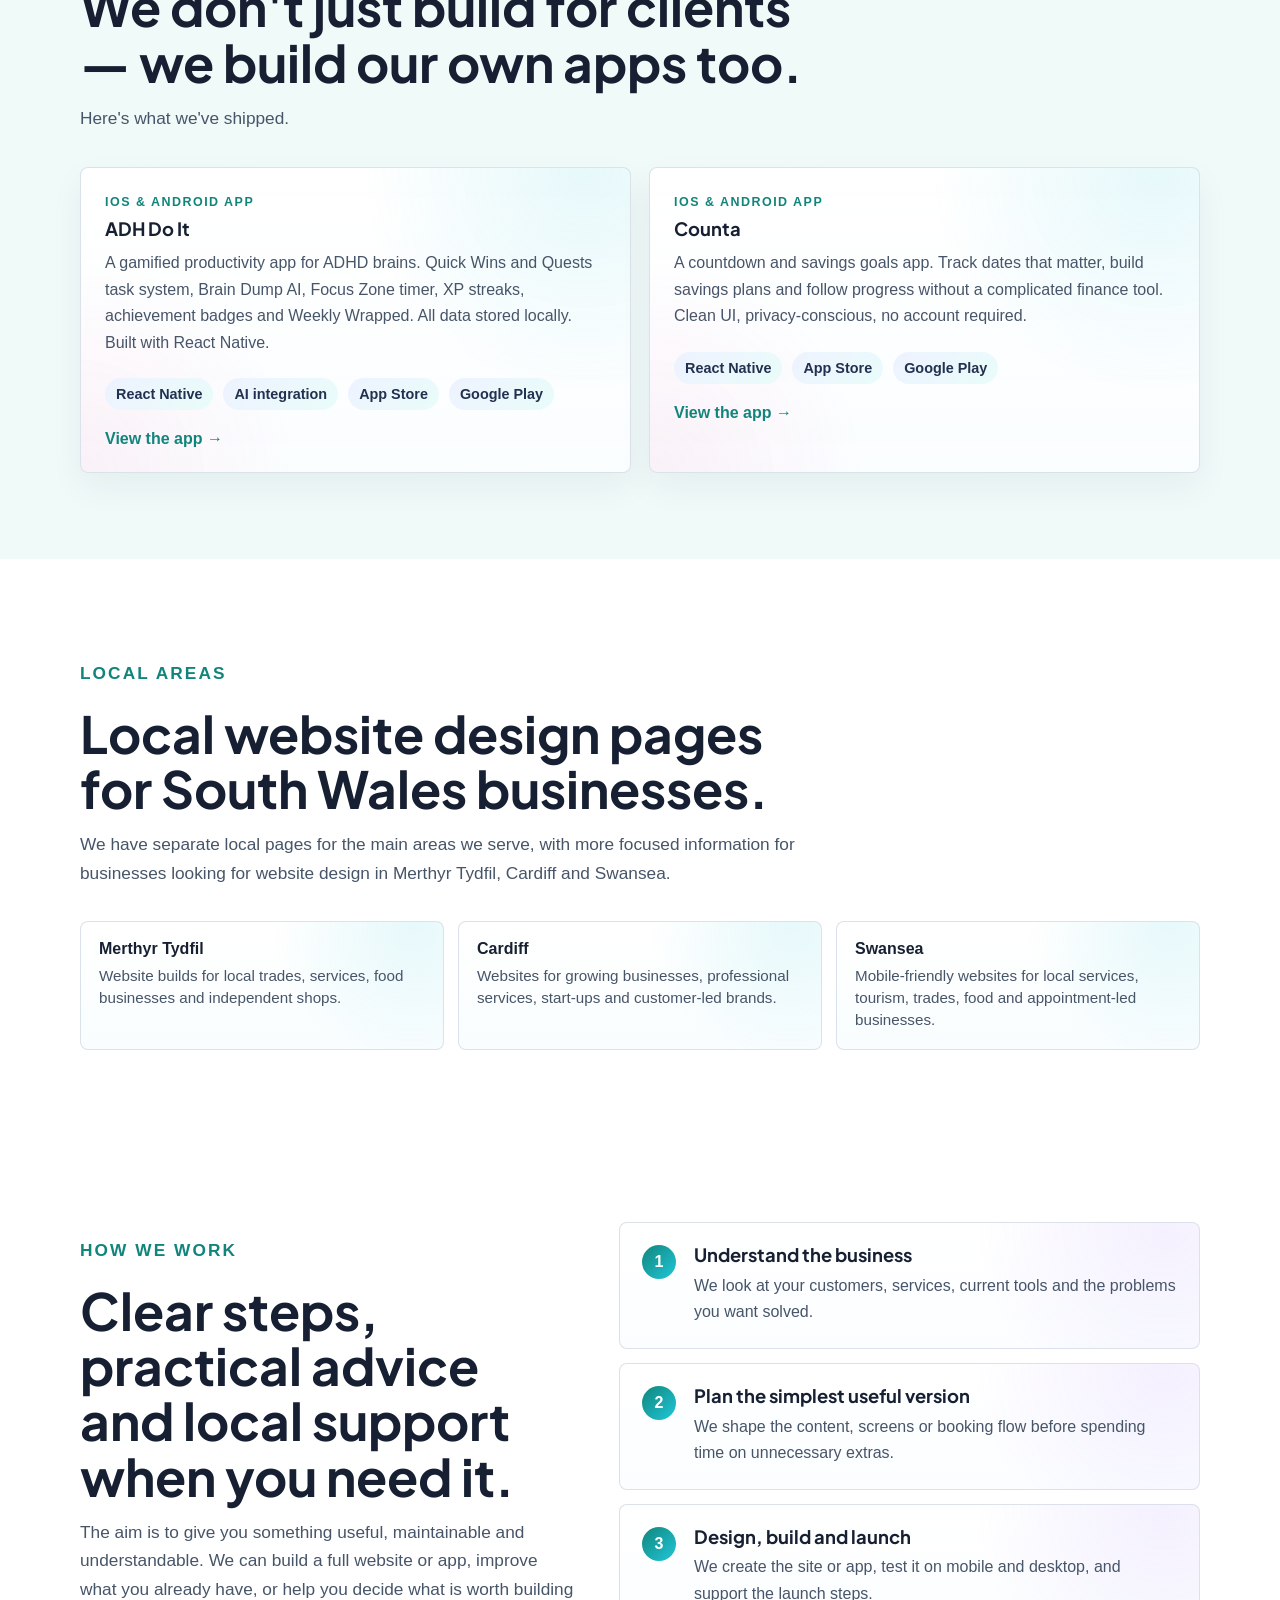
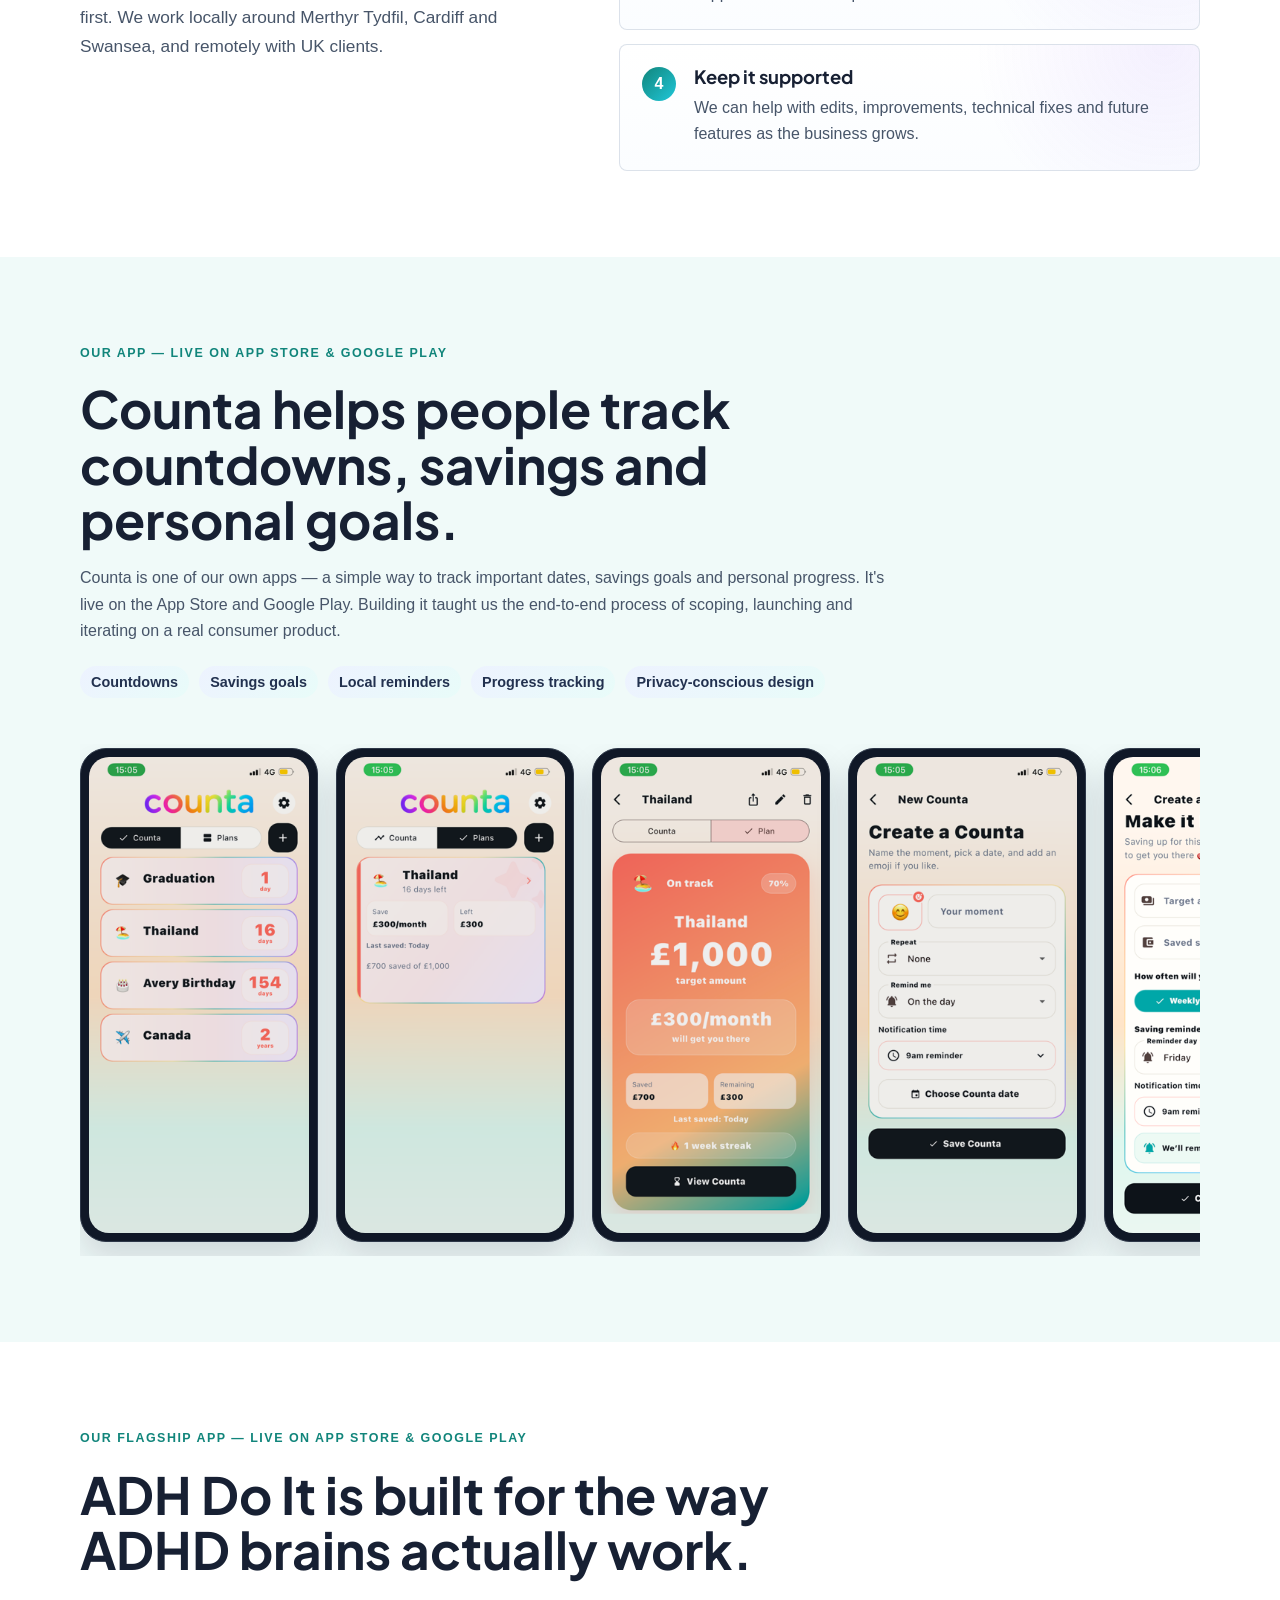
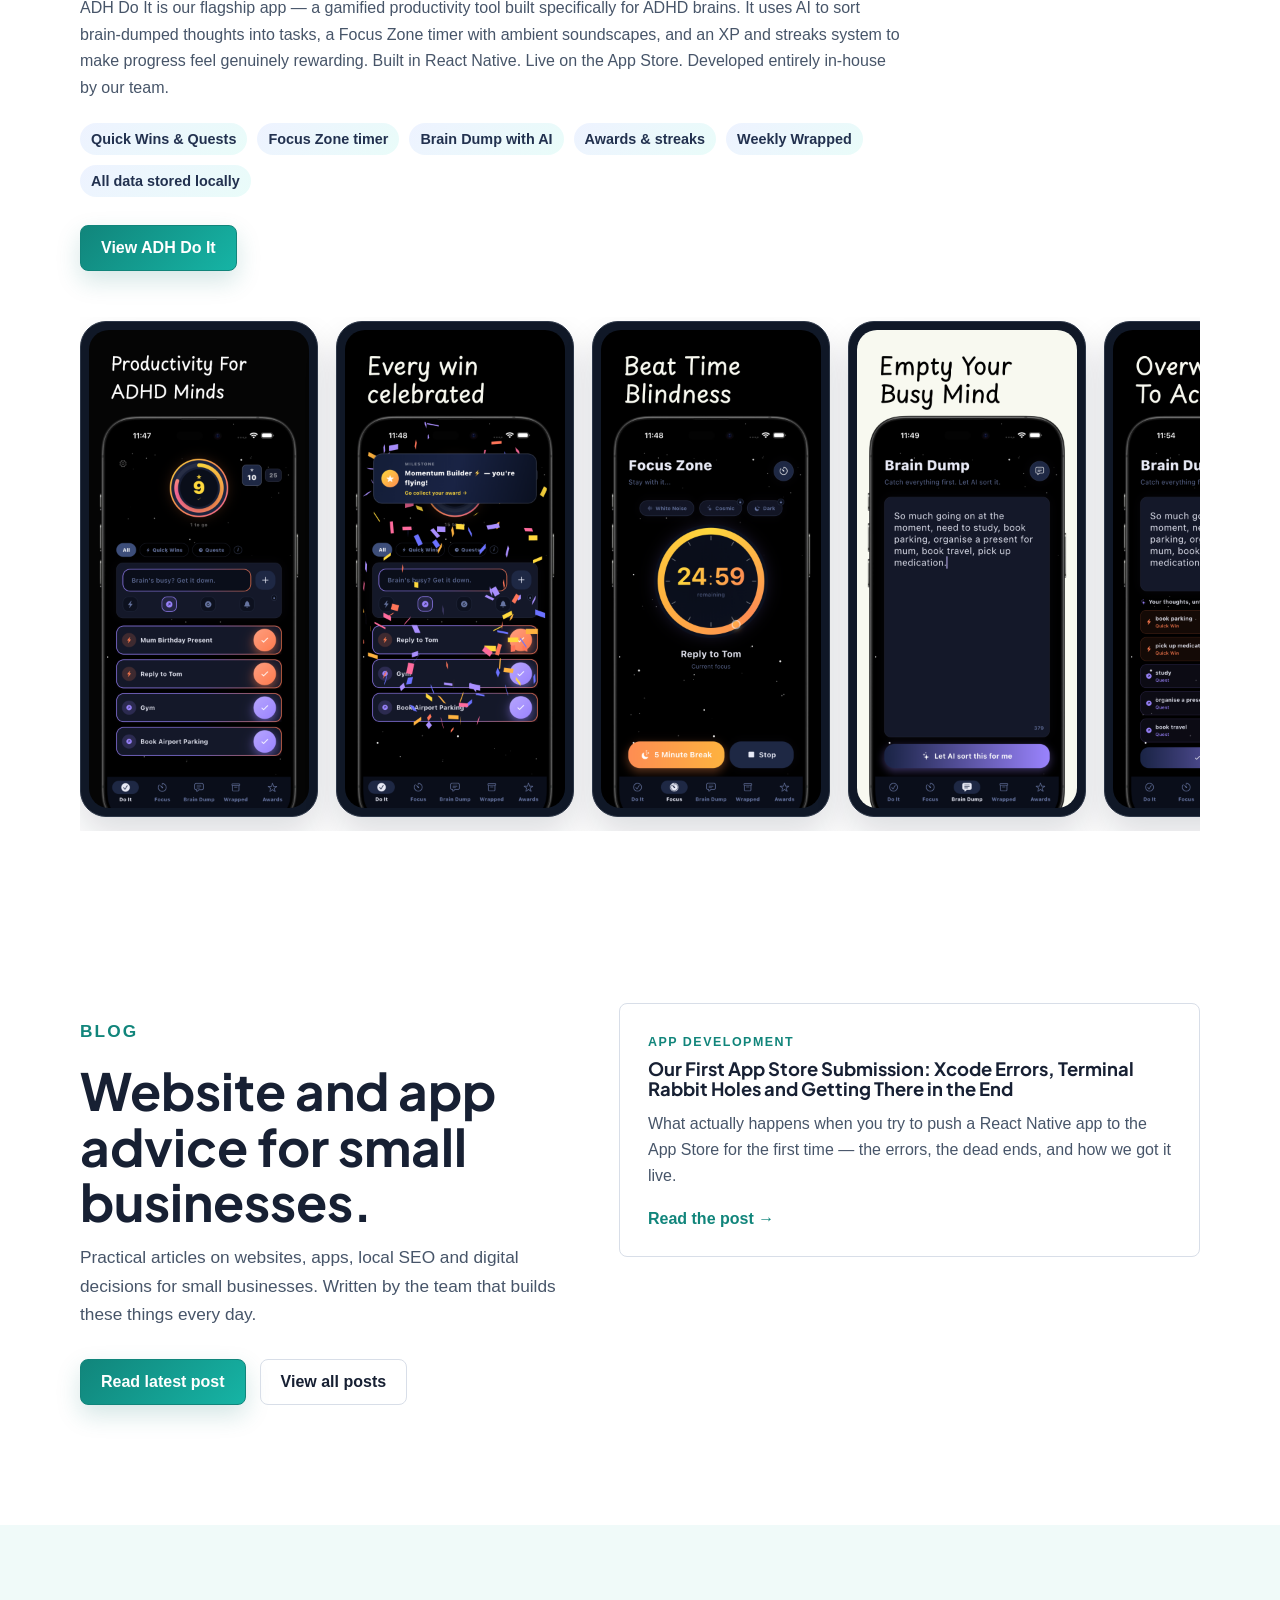
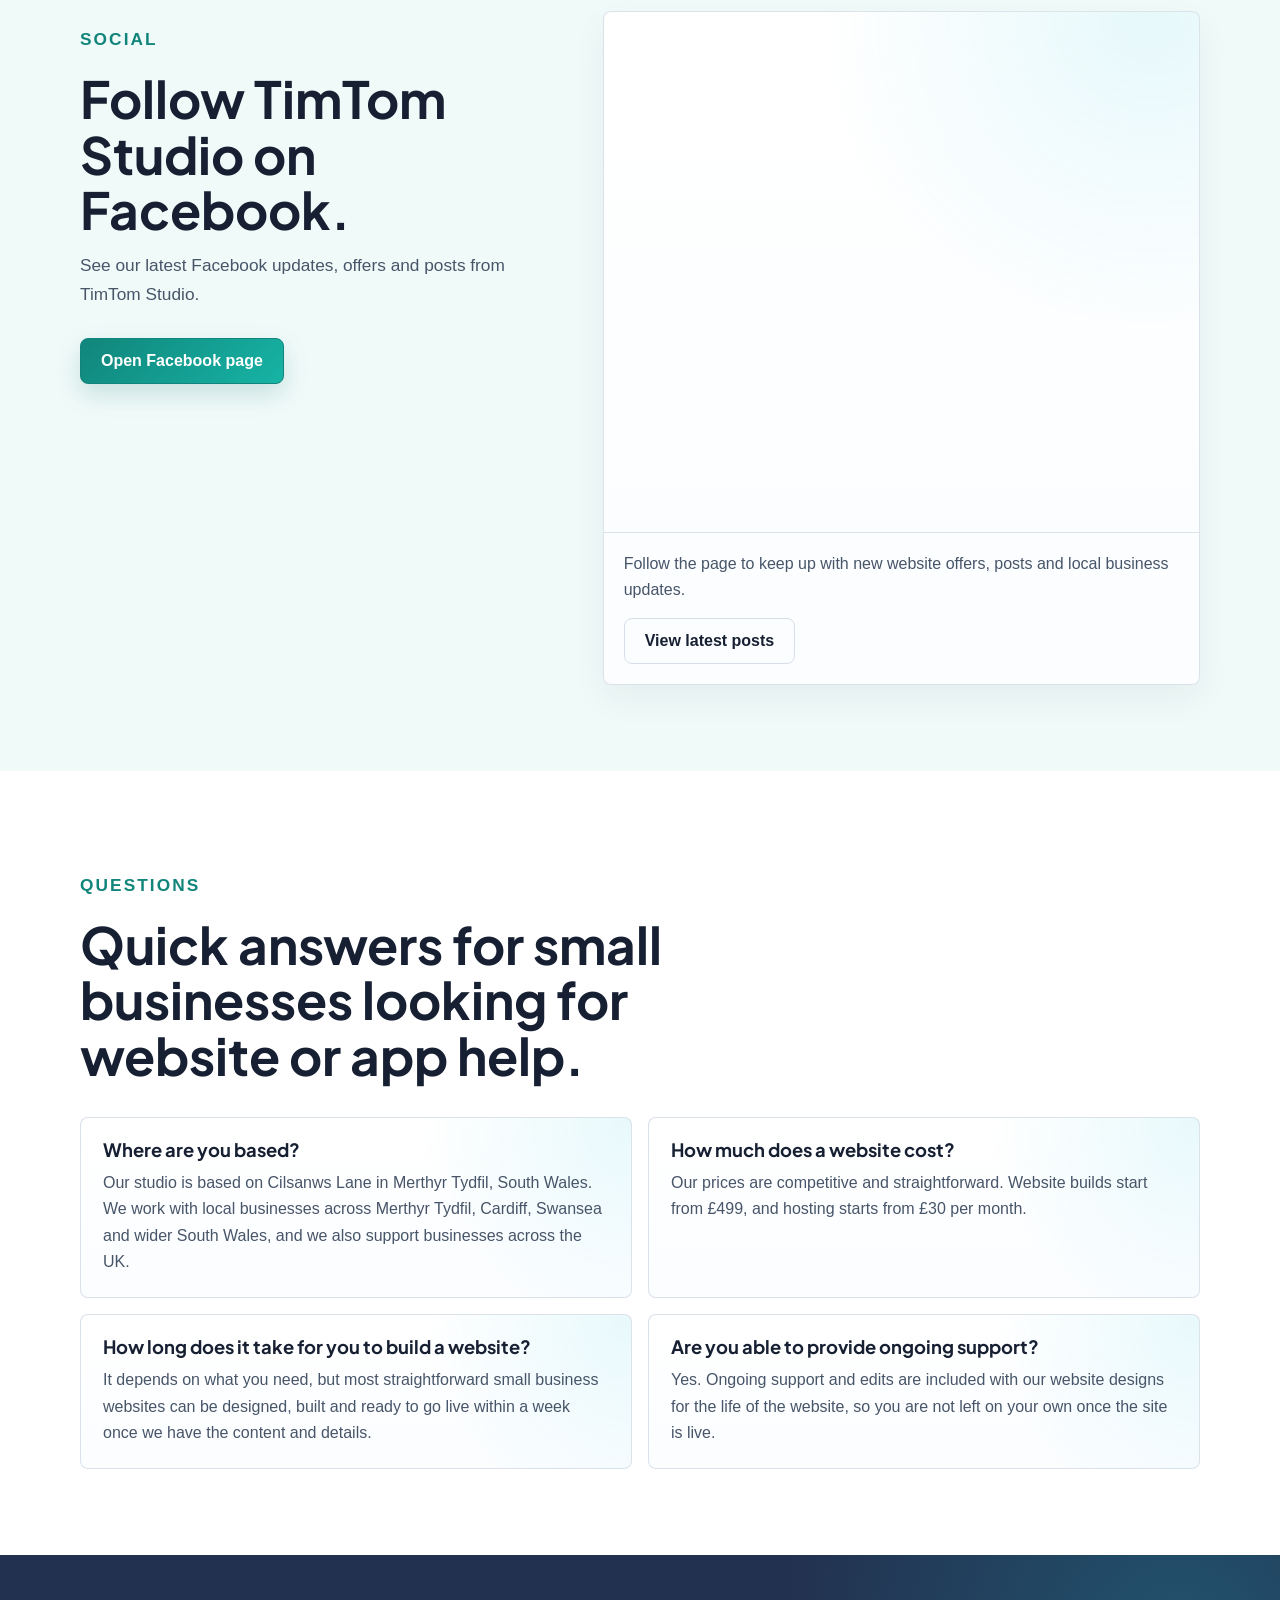
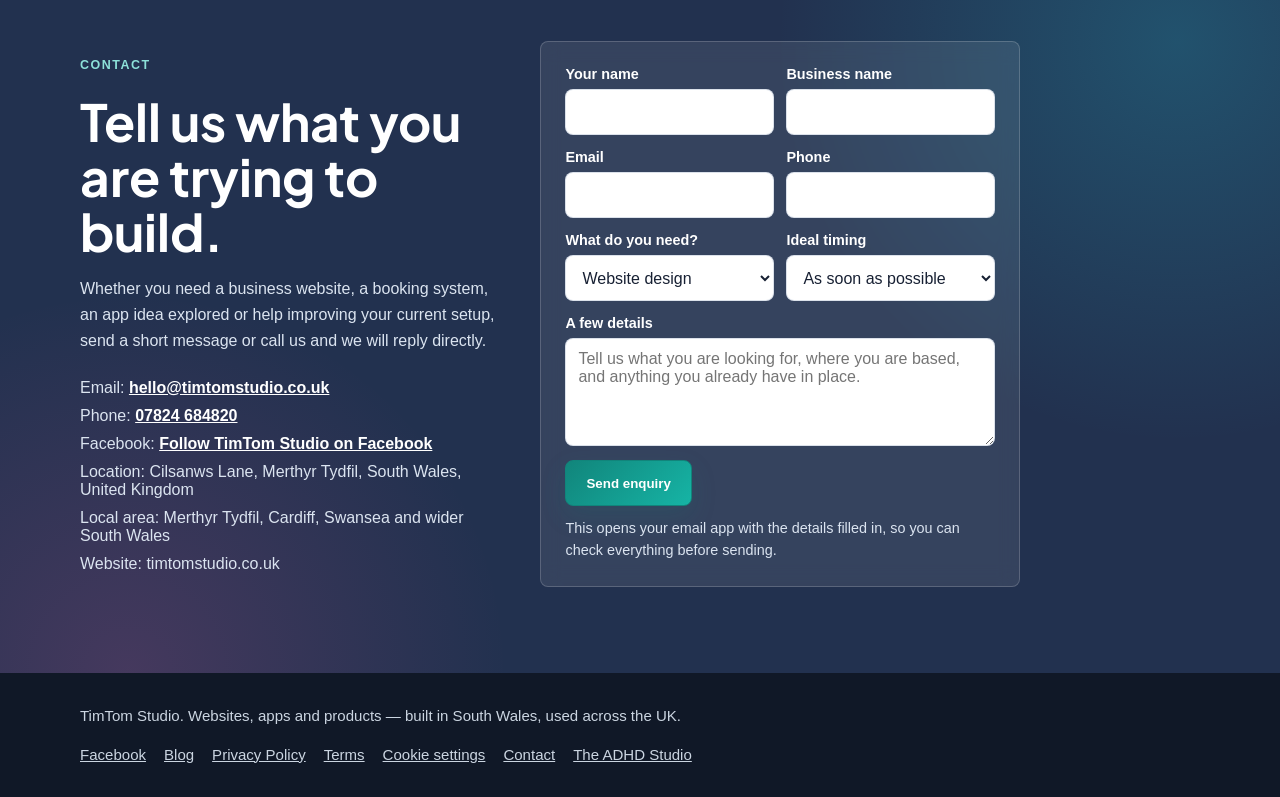
==== commit 79260efe: "Clarify area navigation and local page spacing" ====
--- a/index.html
+++ b/index.html
@@ -869,7 +869,9 @@
         <a href="#websites">Websites</a>
         <a href="#app-development">Apps</a>
         <a href="https://theadhdstudio.co.uk" target="_blank" rel="noopener">ADHD Studio ↗</a>
-        <a href="#areas">Areas</a>
+        <a href="/web-design-merthyr-tydfil.html">Merthyr</a>
+        <a href="/web-design-cardiff.html">Cardiff</a>
+        <a href="/web-design-swansea.html">Swansea</a>
         <a href="#counta">Counta</a>
         <a href="#adh-do-it">ADH Do It</a>
         <a href="/blog.html">Blog</a>
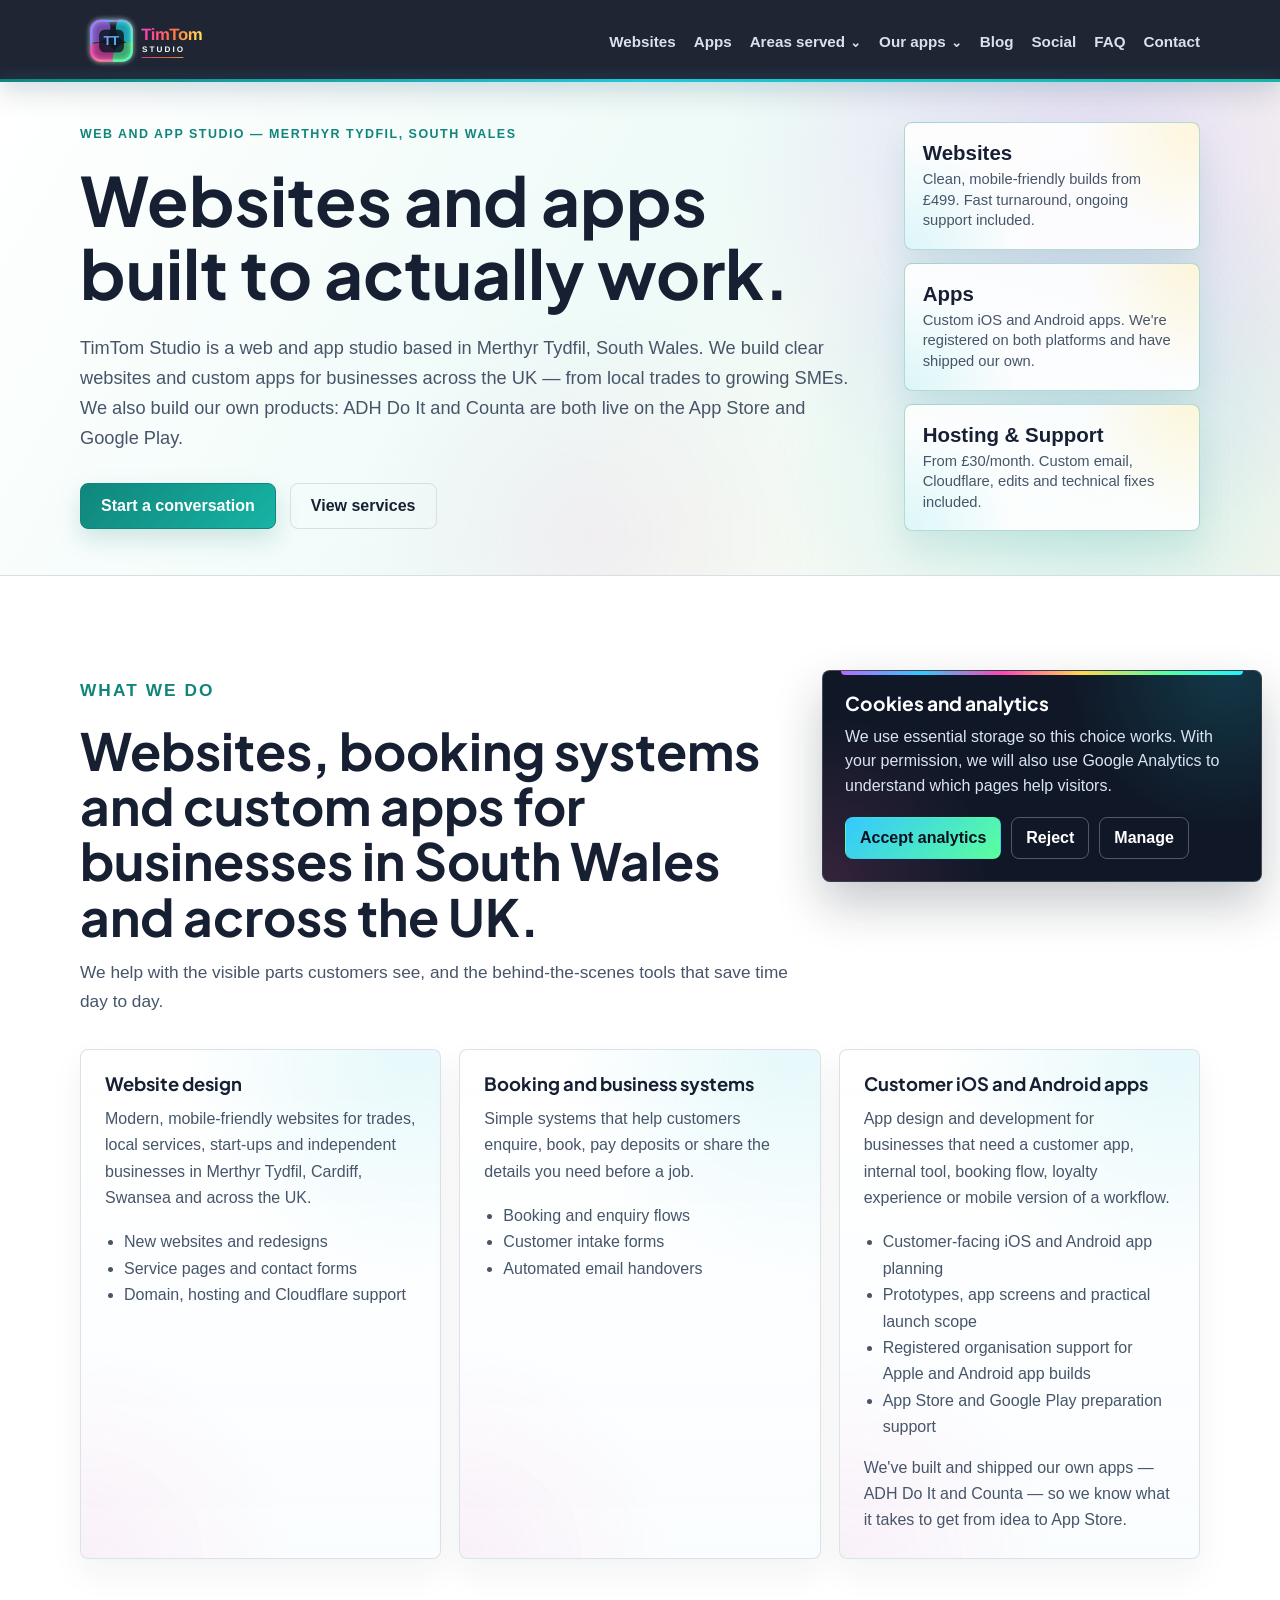
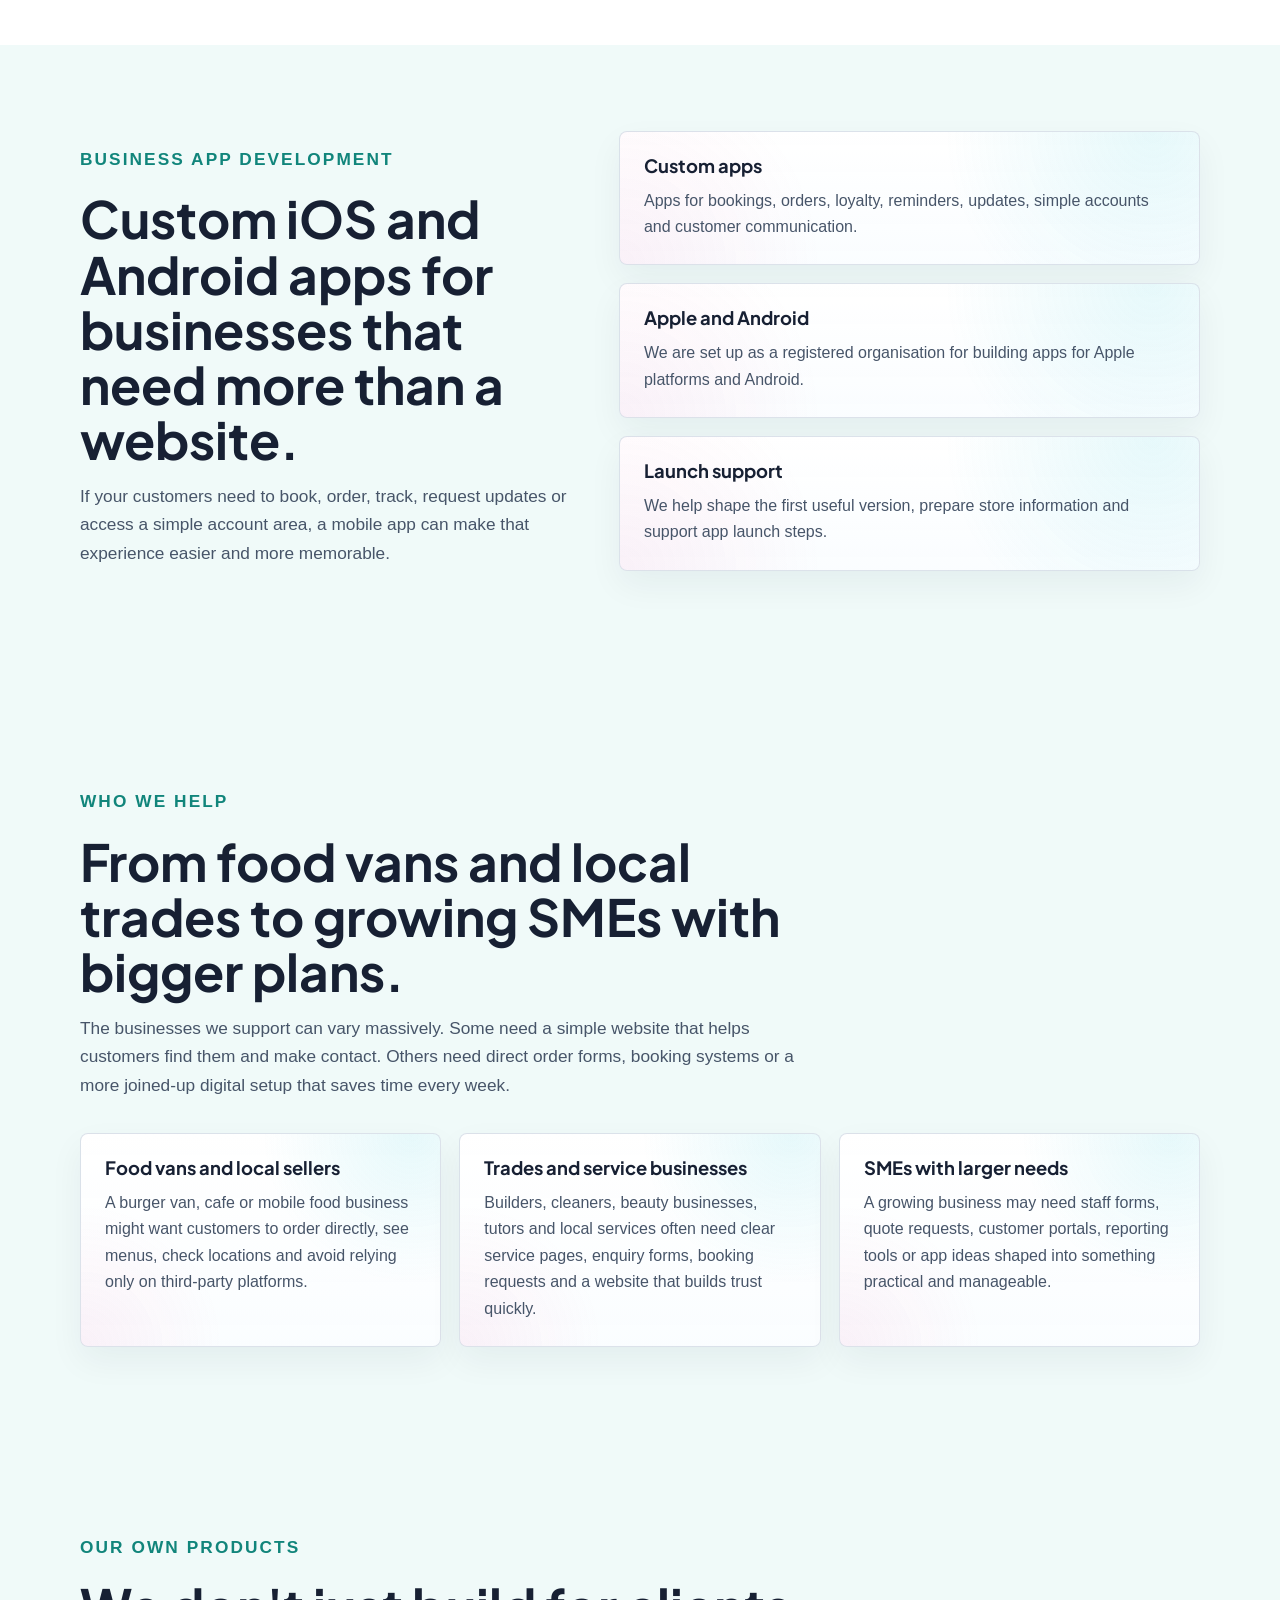
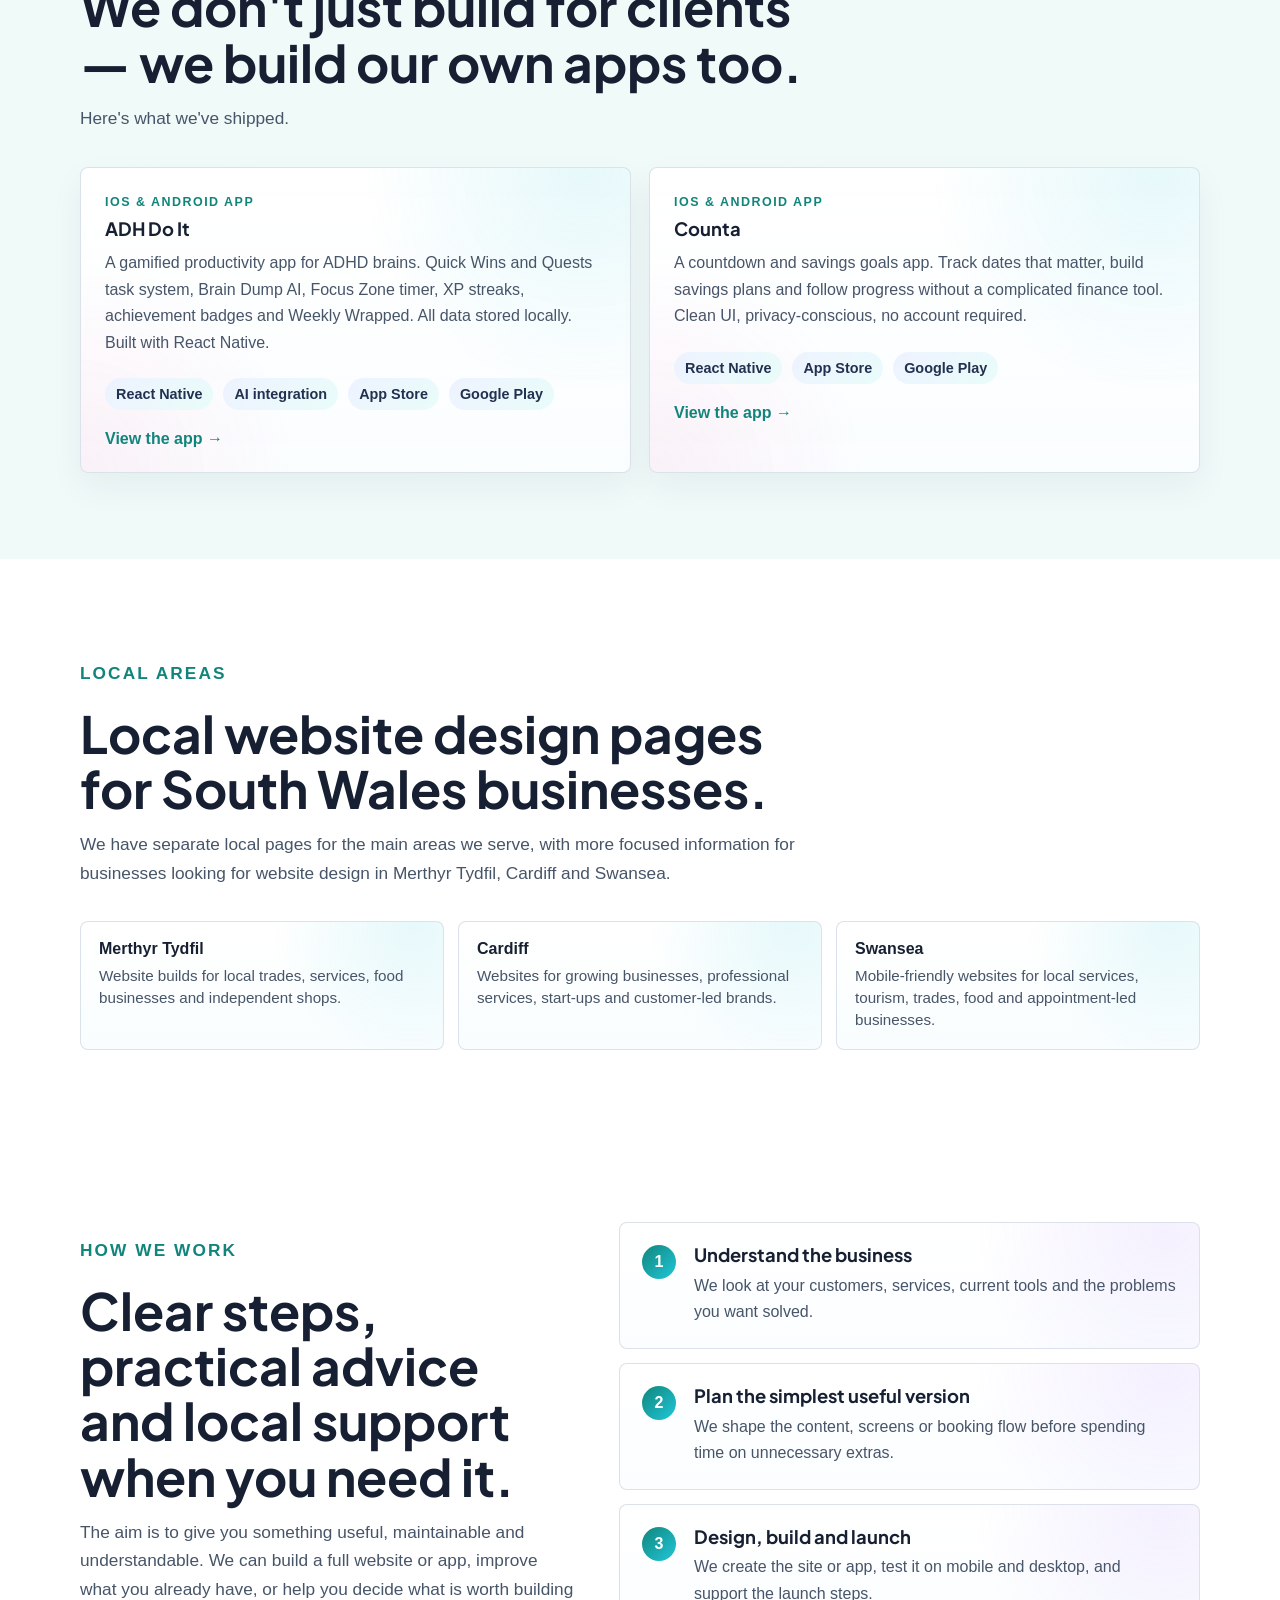
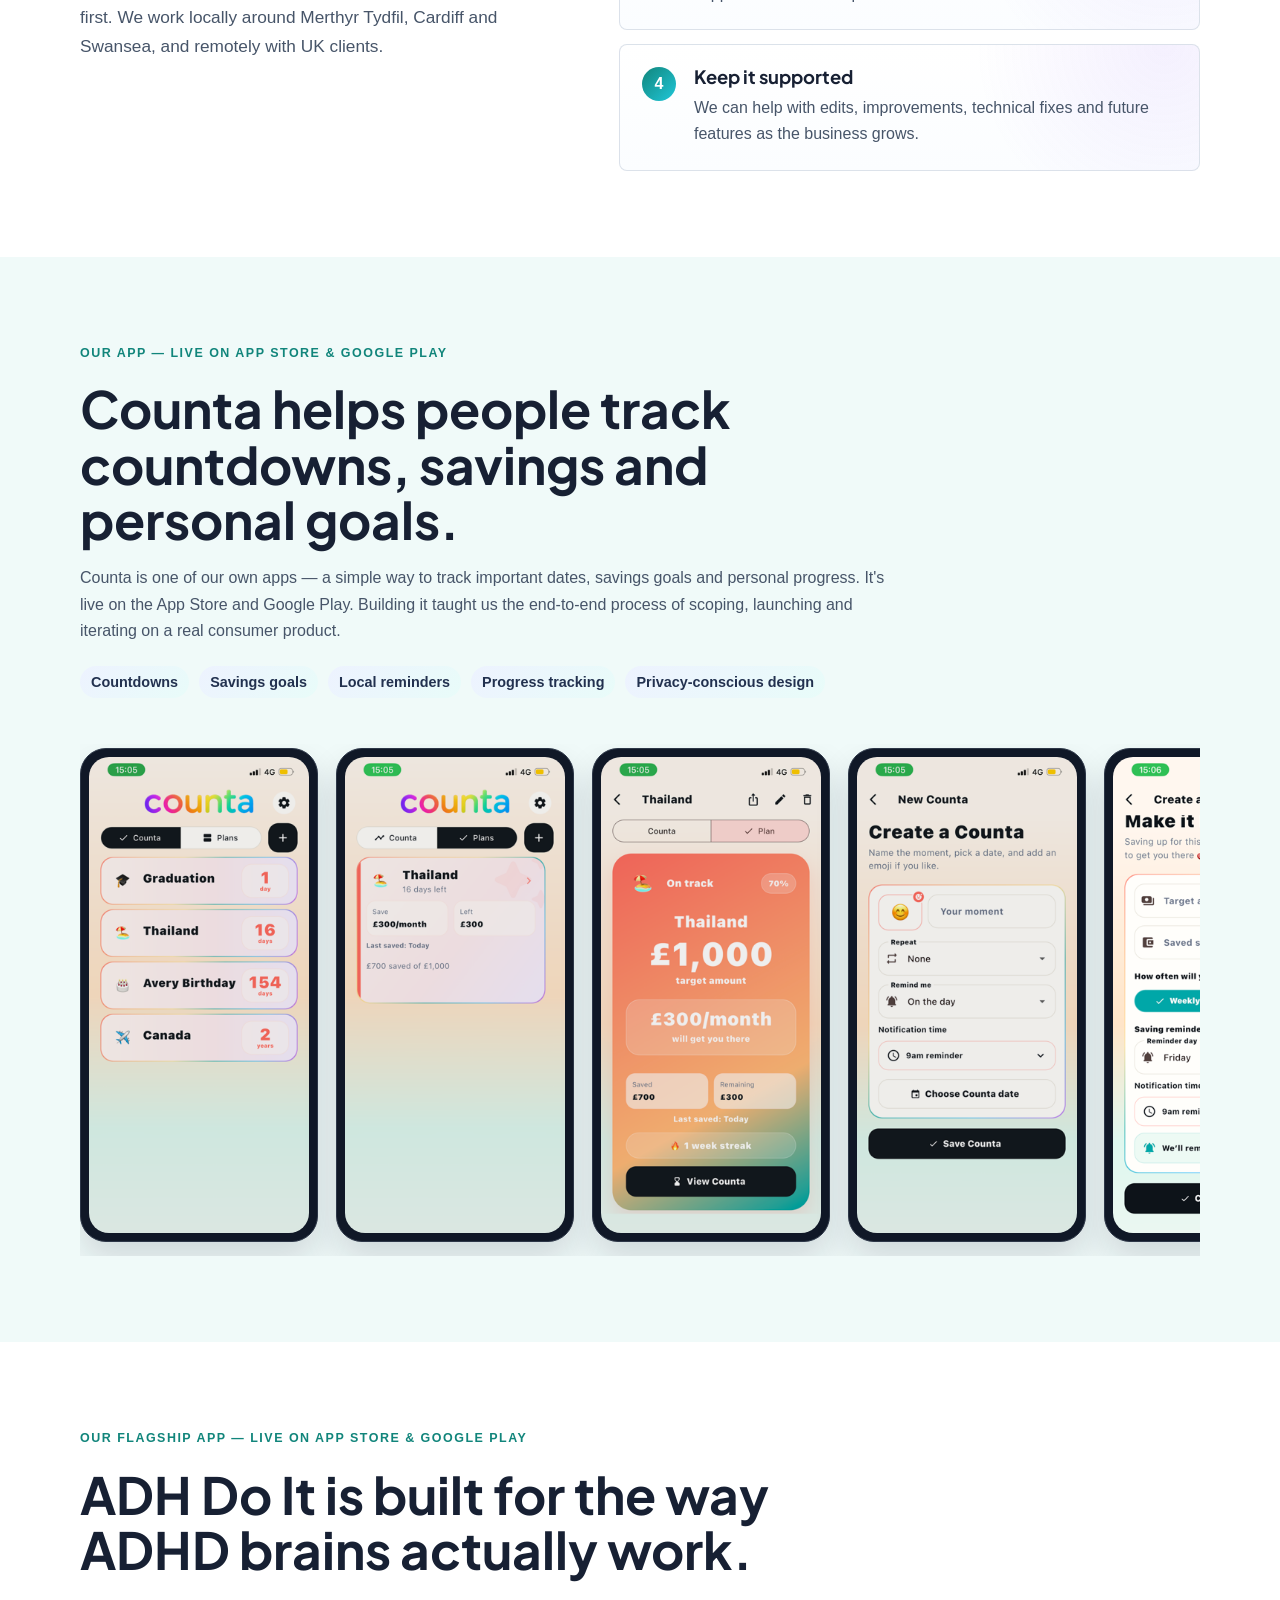
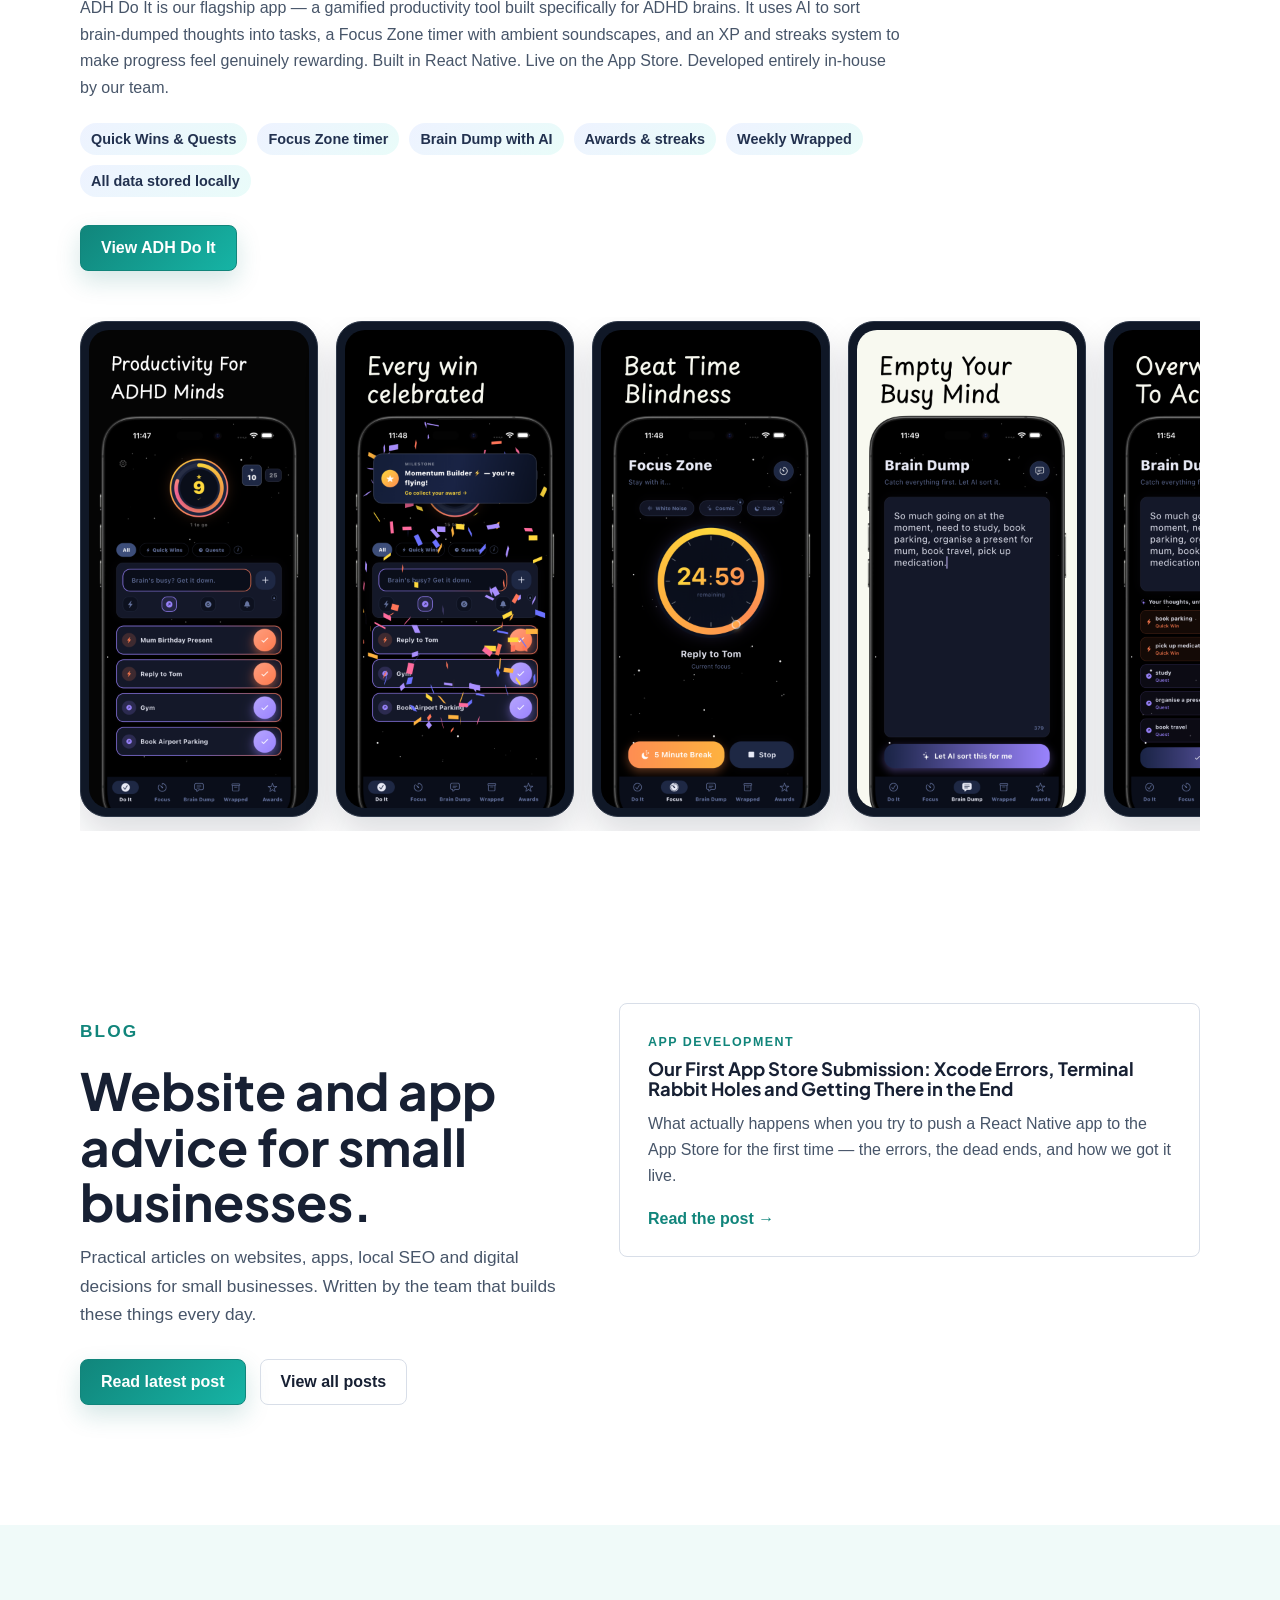
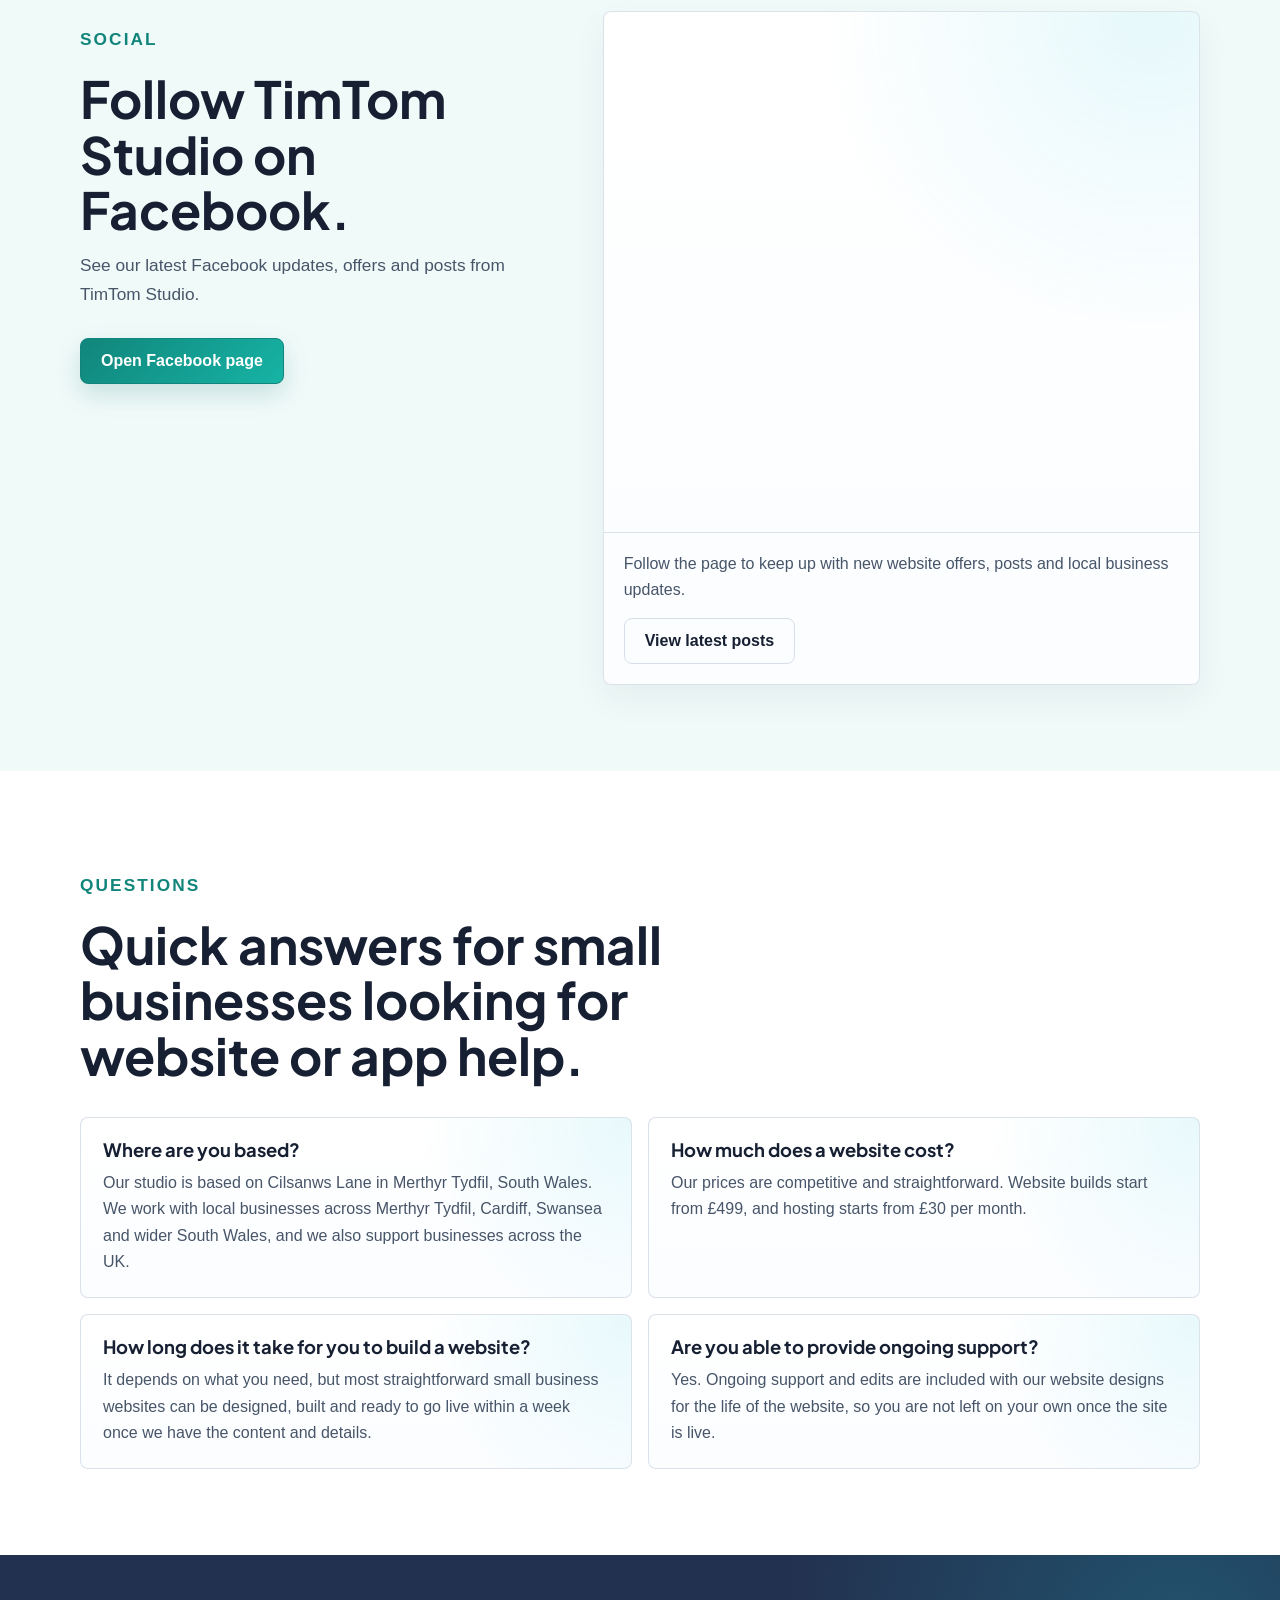
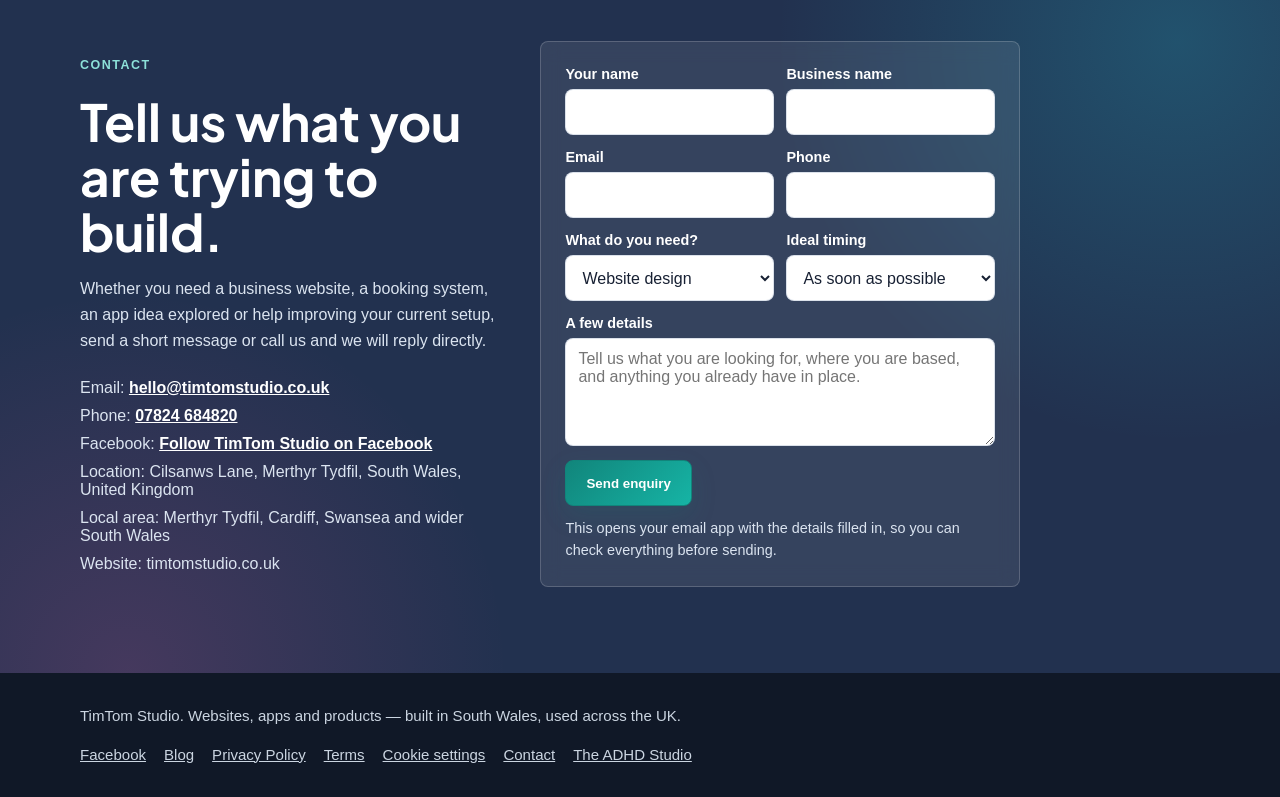
==== commit 9a5ac7d8: "Group homepage navigation links" ====
--- a/index.html
+++ b/index.html
@@ -249,18 +249,71 @@
     .nav-links {
       display: flex;
       align-items: center;
-      gap: 22px;
+      gap: 18px;
+      flex-wrap: wrap;
       color: #d9e2ef;
       font-size: 0.95rem;
       font-weight: 650;
     }
 
-    .nav-links a {
+    .nav-links a,
+    .nav-group summary {
       text-decoration: none;
     }
 
-    .nav-links a:hover {
+    .nav-links a:hover,
+    .nav-group summary:hover {
       color: #ffffff;
+    }
+
+    .nav-group {
+      position: relative;
+    }
+
+    .nav-group summary {
+      list-style: none;
+      cursor: pointer;
+    }
+
+    .nav-group summary::-webkit-details-marker {
+      display: none;
+    }
+
+    .nav-group summary::after {
+      content: "⌄";
+      margin-left: 5px;
+      font-size: 0.85em;
+    }
+
+    .nav-dropdown {
+      position: absolute;
+      top: calc(100% + 14px);
+      left: 50%;
+      z-index: 30;
+      min-width: 190px;
+      display: none;
+      transform: translateX(-50%);
+      padding: 8px;
+      background: #101827;
+      border: 1px solid rgba(216, 222, 232, 0.2);
+      border-radius: 8px;
+      box-shadow: 0 18px 34px rgba(16, 24, 39, 0.2);
+    }
+
+    .nav-group[open] .nav-dropdown,
+    .nav-group:hover .nav-dropdown,
+    .nav-group:focus-within .nav-dropdown {
+      display: grid;
+    }
+
+    .nav-dropdown a {
+      padding: 10px 11px;
+      border-radius: 6px;
+      white-space: nowrap;
+    }
+
+    .nav-dropdown a:hover {
+      background: rgba(255, 255, 255, 0.08);
     }
 
     .button {
@@ -784,8 +837,12 @@
 
       .nav-links {
         width: 100%;
-        overflow-x: auto;
-        padding-bottom: 4px;
+        align-items: flex-start;
+      }
+
+      .nav-dropdown {
+        left: 0;
+        transform: none;
       }
 
       .split,
@@ -868,12 +925,22 @@
       <div class="nav-links">
         <a href="#websites">Websites</a>
         <a href="#app-development">Apps</a>
-        <a href="https://theadhdstudio.co.uk" target="_blank" rel="noopener">ADHD Studio ↗</a>
-        <a href="/web-design-merthyr-tydfil.html">Merthyr</a>
-        <a href="/web-design-cardiff.html">Cardiff</a>
-        <a href="/web-design-swansea.html">Swansea</a>
-        <a href="#counta">Counta</a>
-        <a href="#adh-do-it">ADH Do It</a>
+        <details class="nav-group">
+          <summary>Areas served</summary>
+          <div class="nav-dropdown">
+            <a href="/web-design-merthyr-tydfil.html">Merthyr Tydfil</a>
+            <a href="/web-design-cardiff.html">Cardiff</a>
+            <a href="/web-design-swansea.html">Swansea</a>
+          </div>
+        </details>
+        <details class="nav-group">
+          <summary>Our apps</summary>
+          <div class="nav-dropdown">
+            <a href="#counta">Counta</a>
+            <a href="#adh-do-it">ADH Do It</a>
+            <a href="https://theadhdstudio.co.uk" target="_blank" rel="noopener">ADHD Studio ↗</a>
+          </div>
+        </details>
         <a href="/blog.html">Blog</a>
         <a href="#social">Social</a>
         <a href="#faq">FAQ</a>
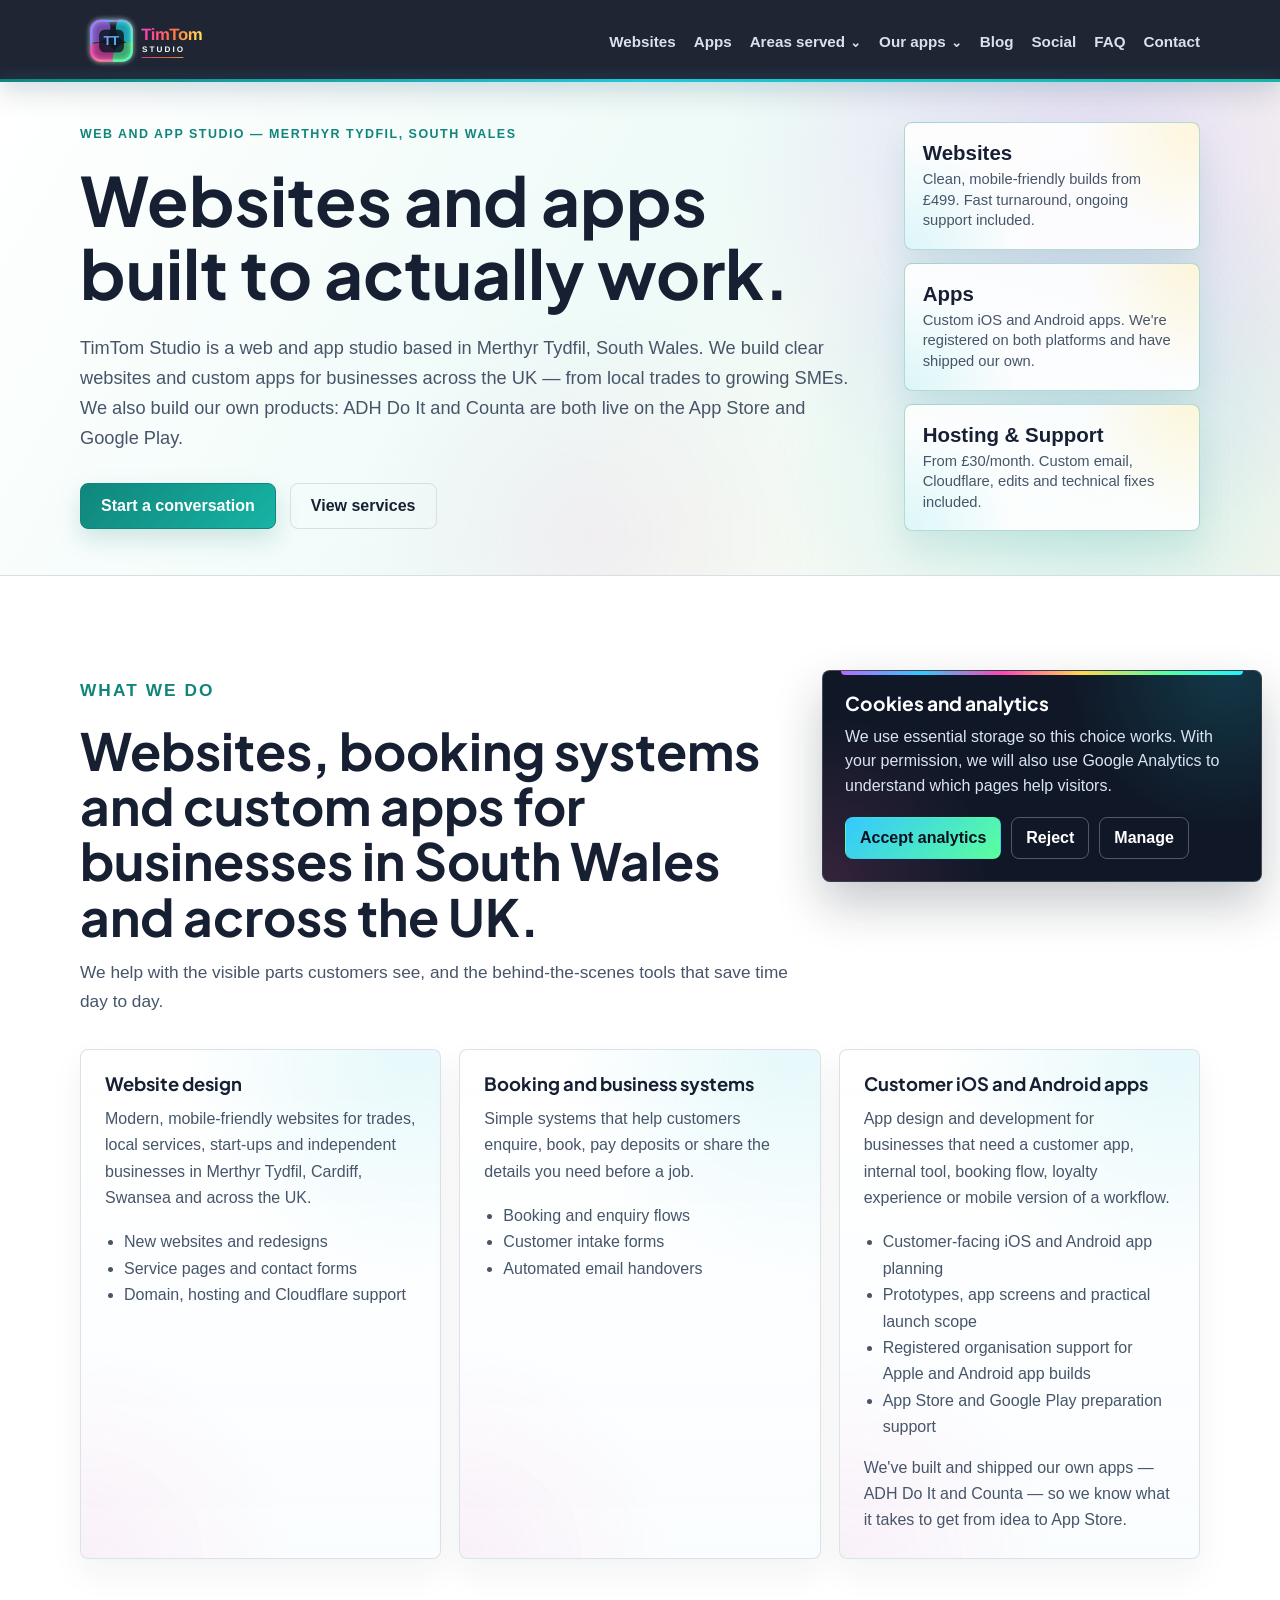
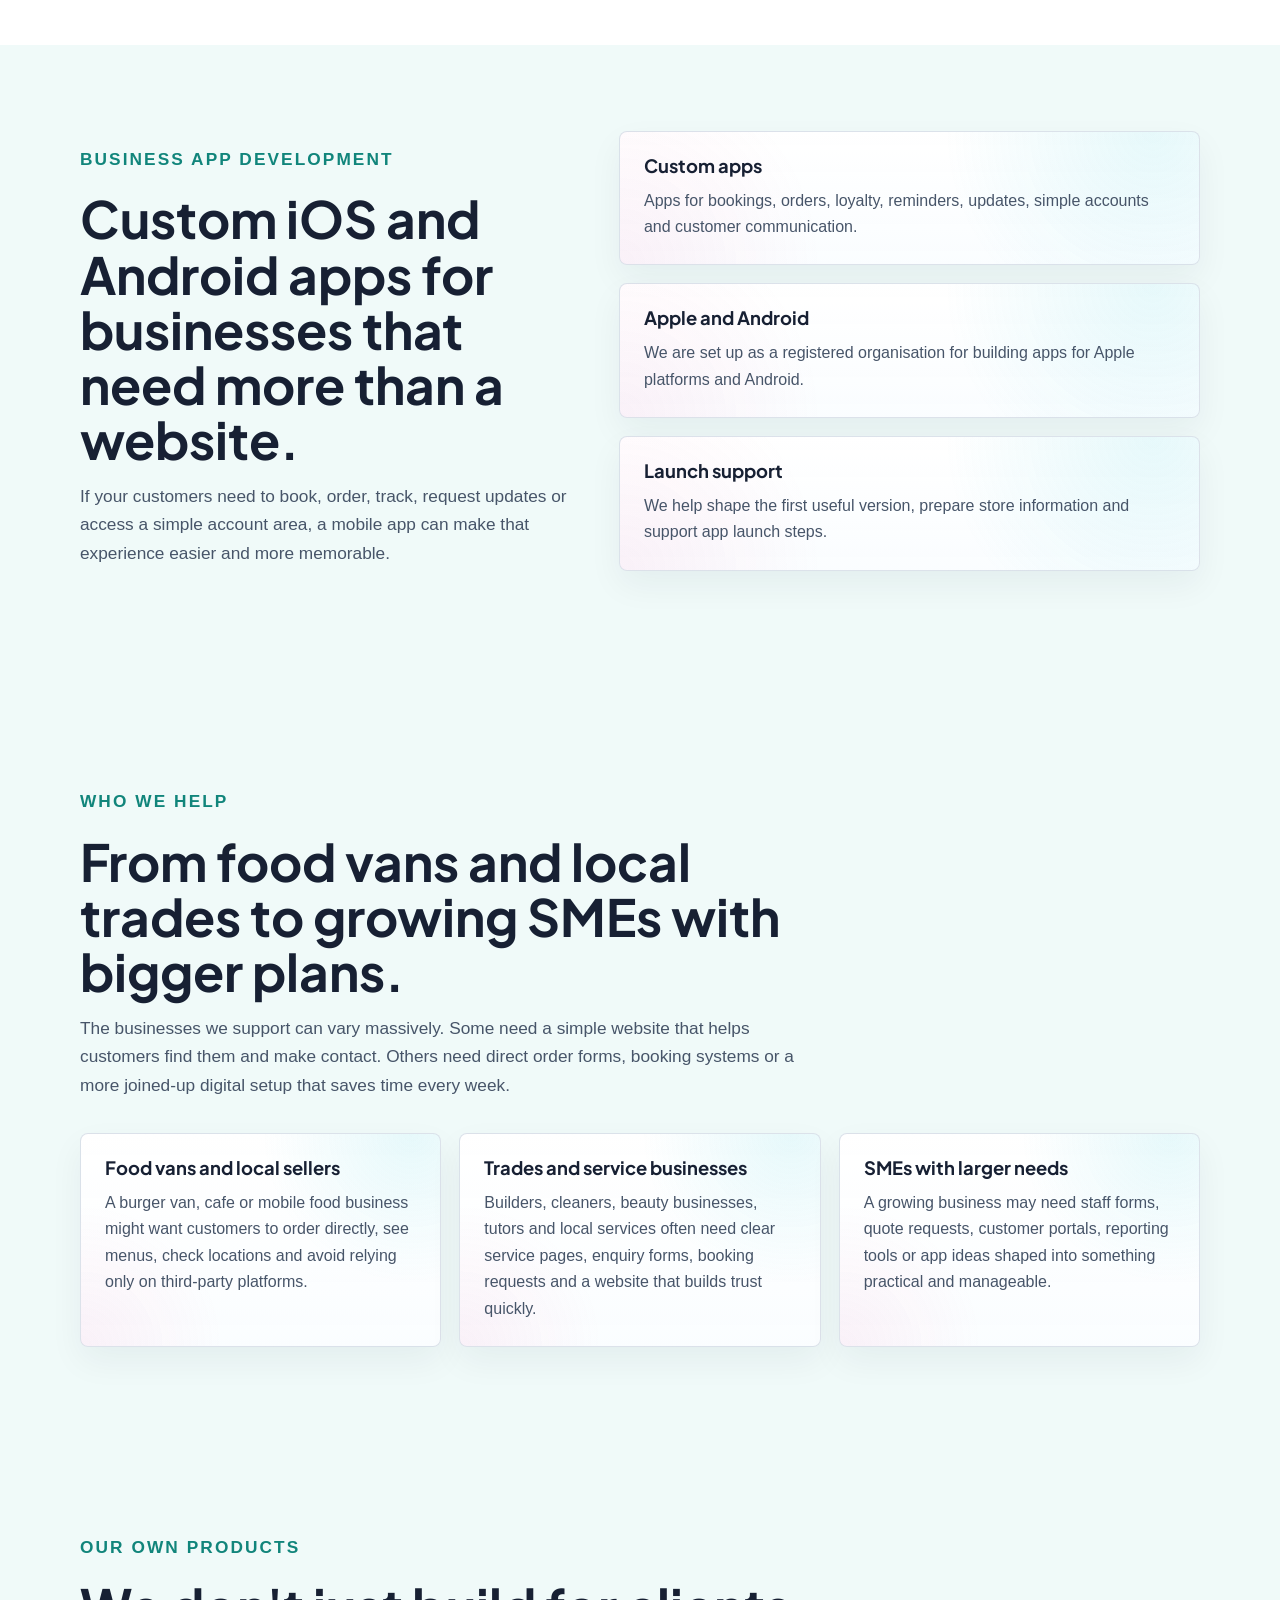
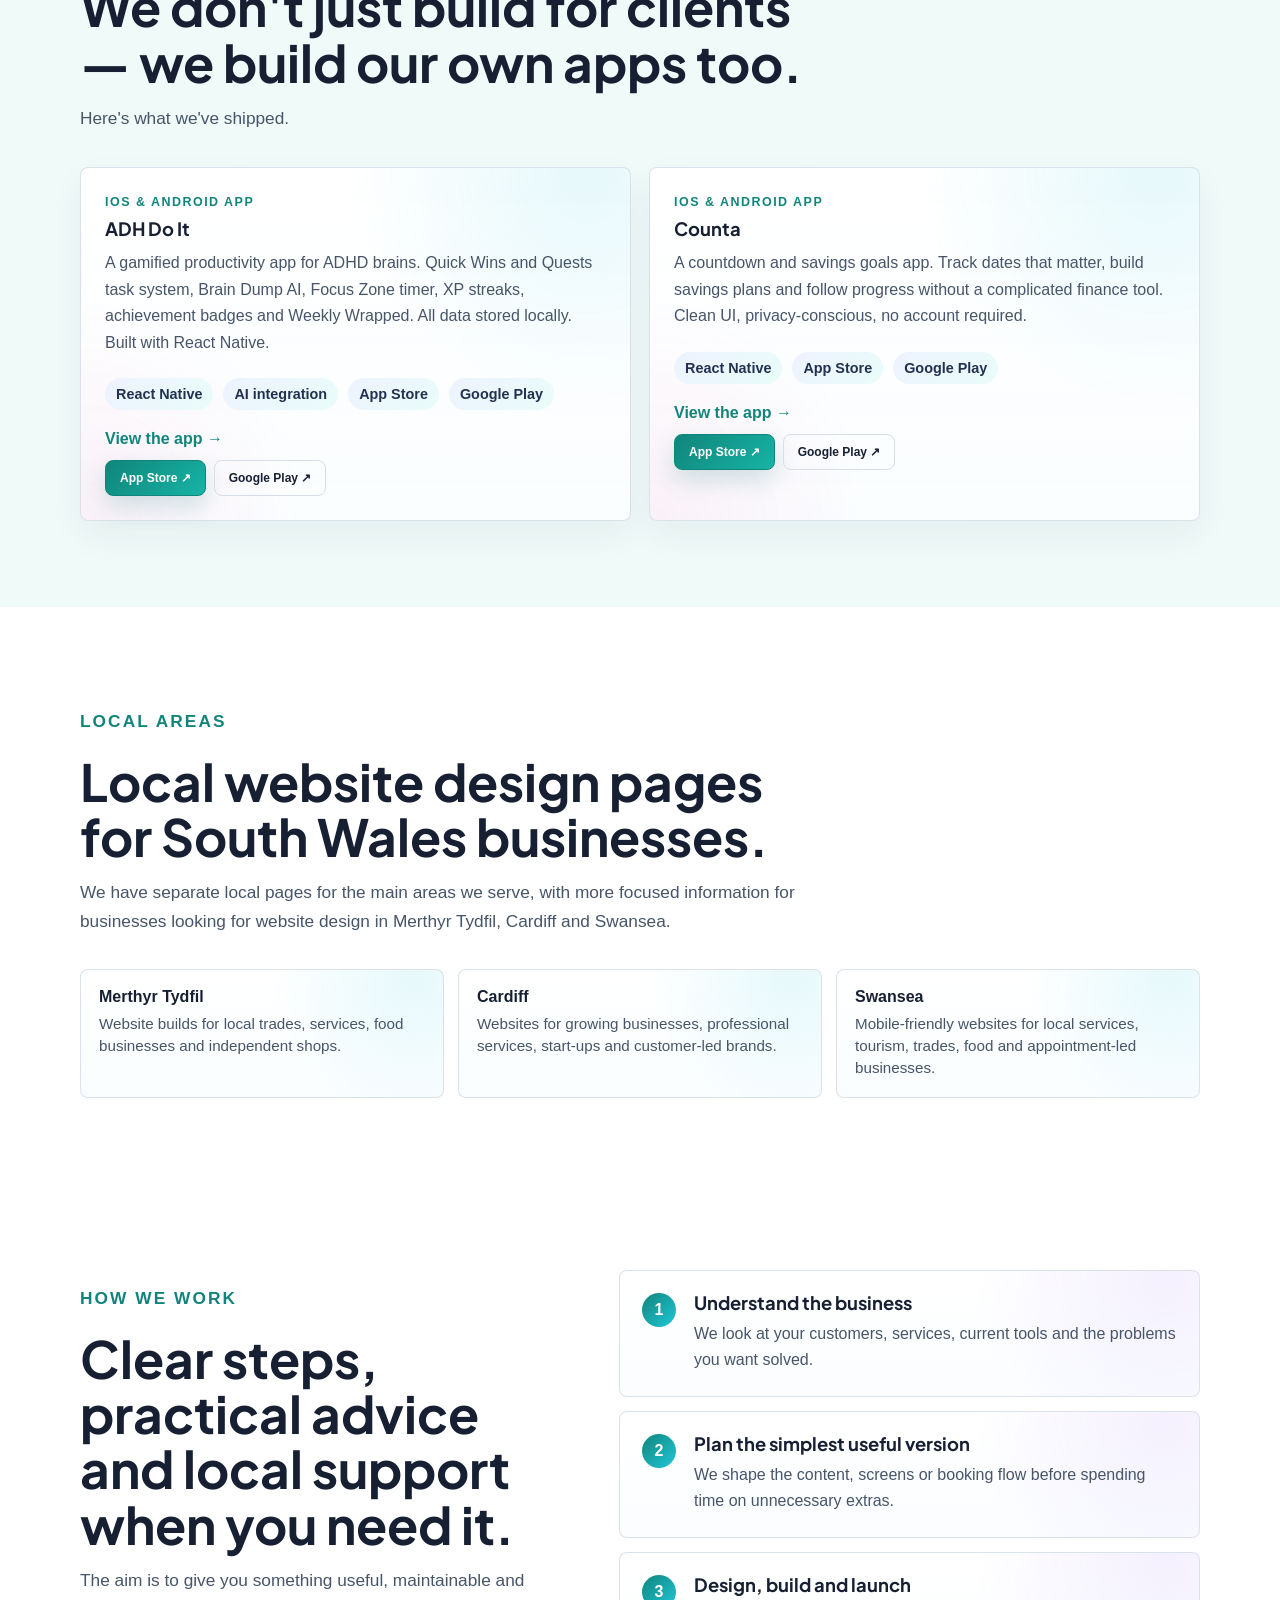
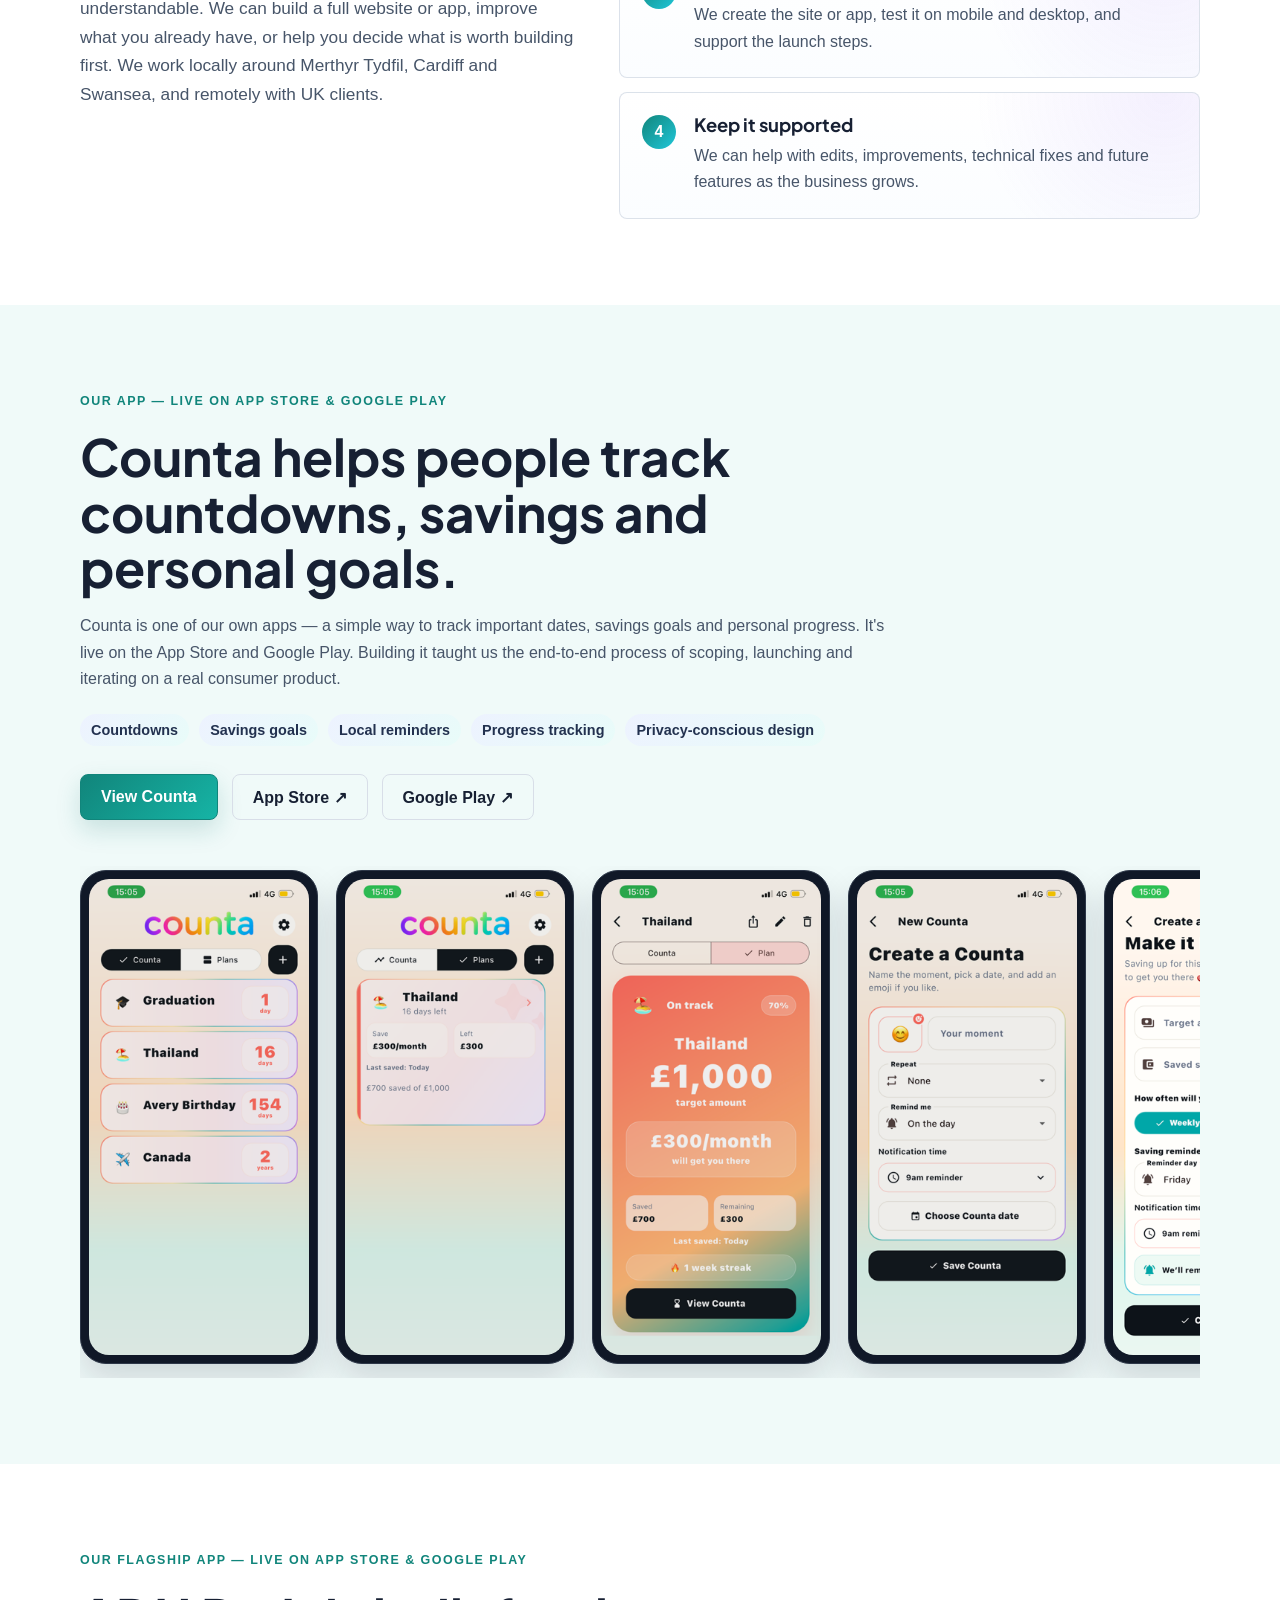
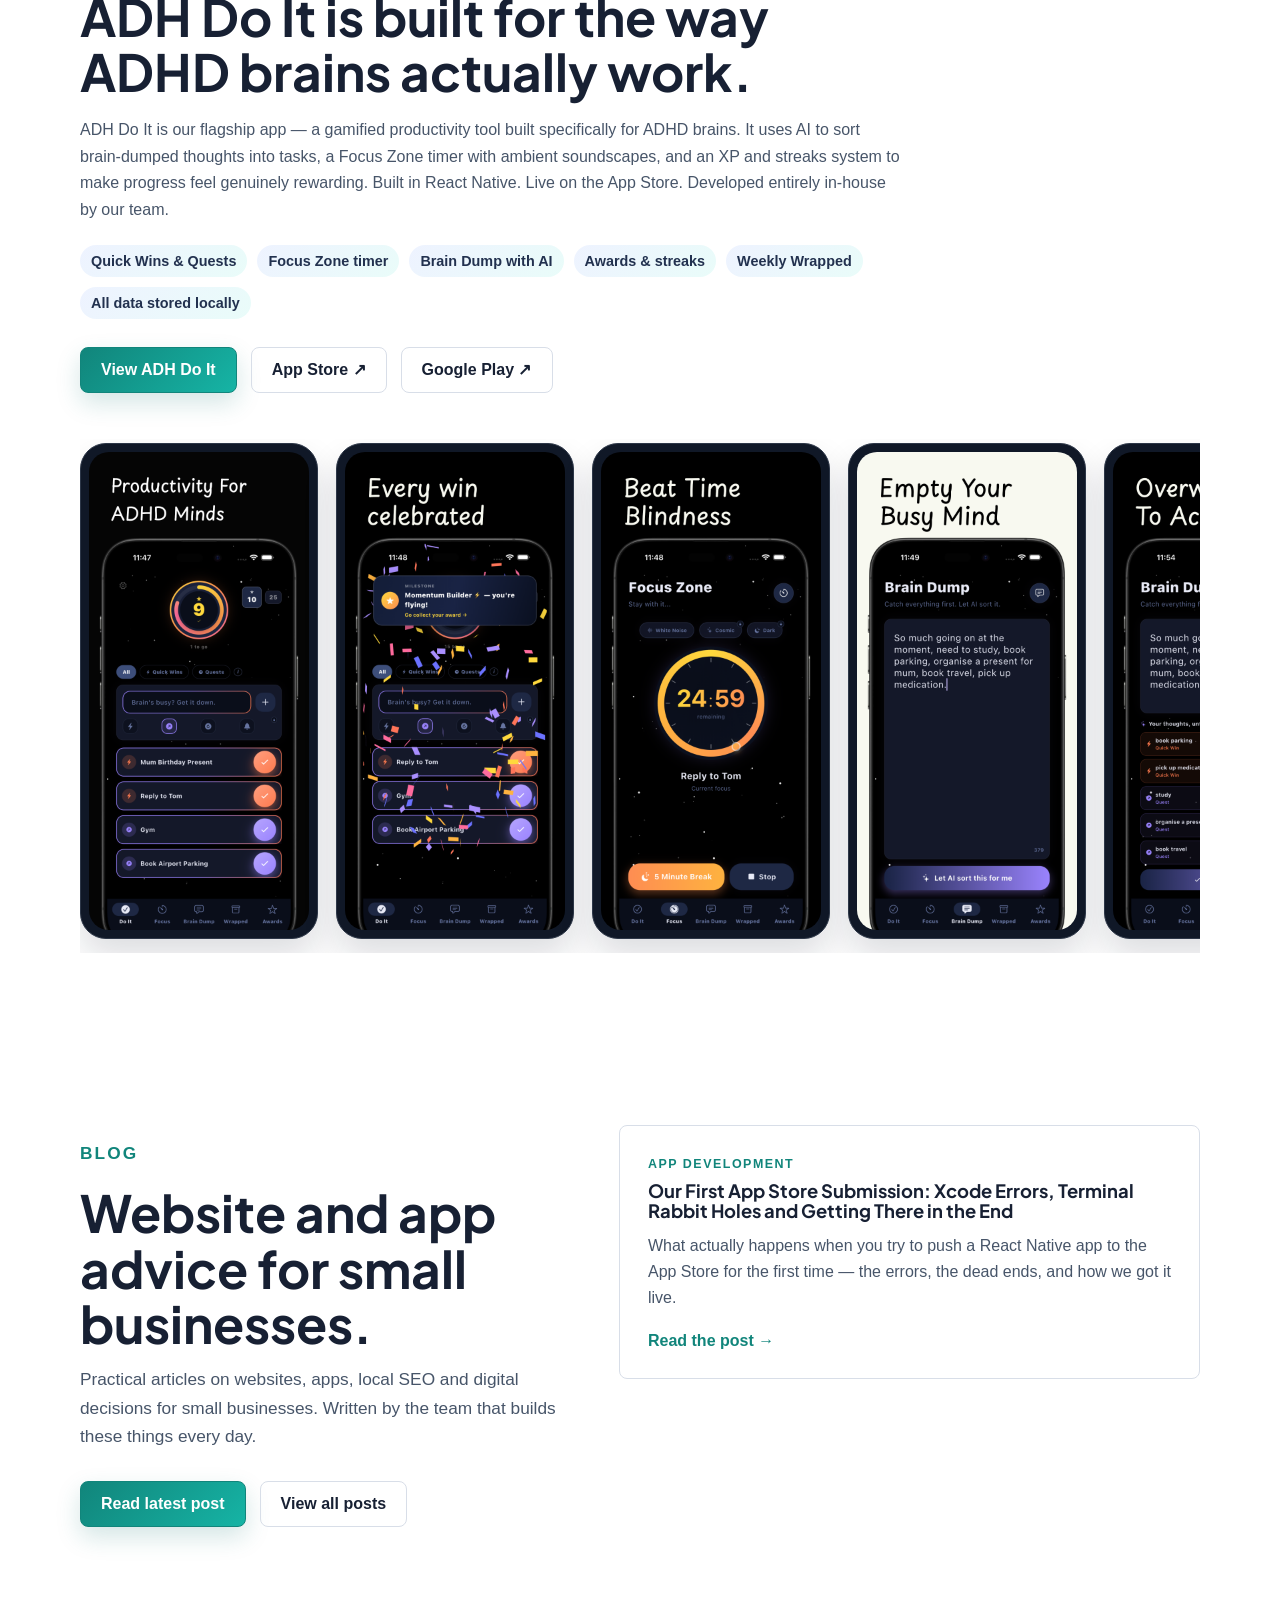
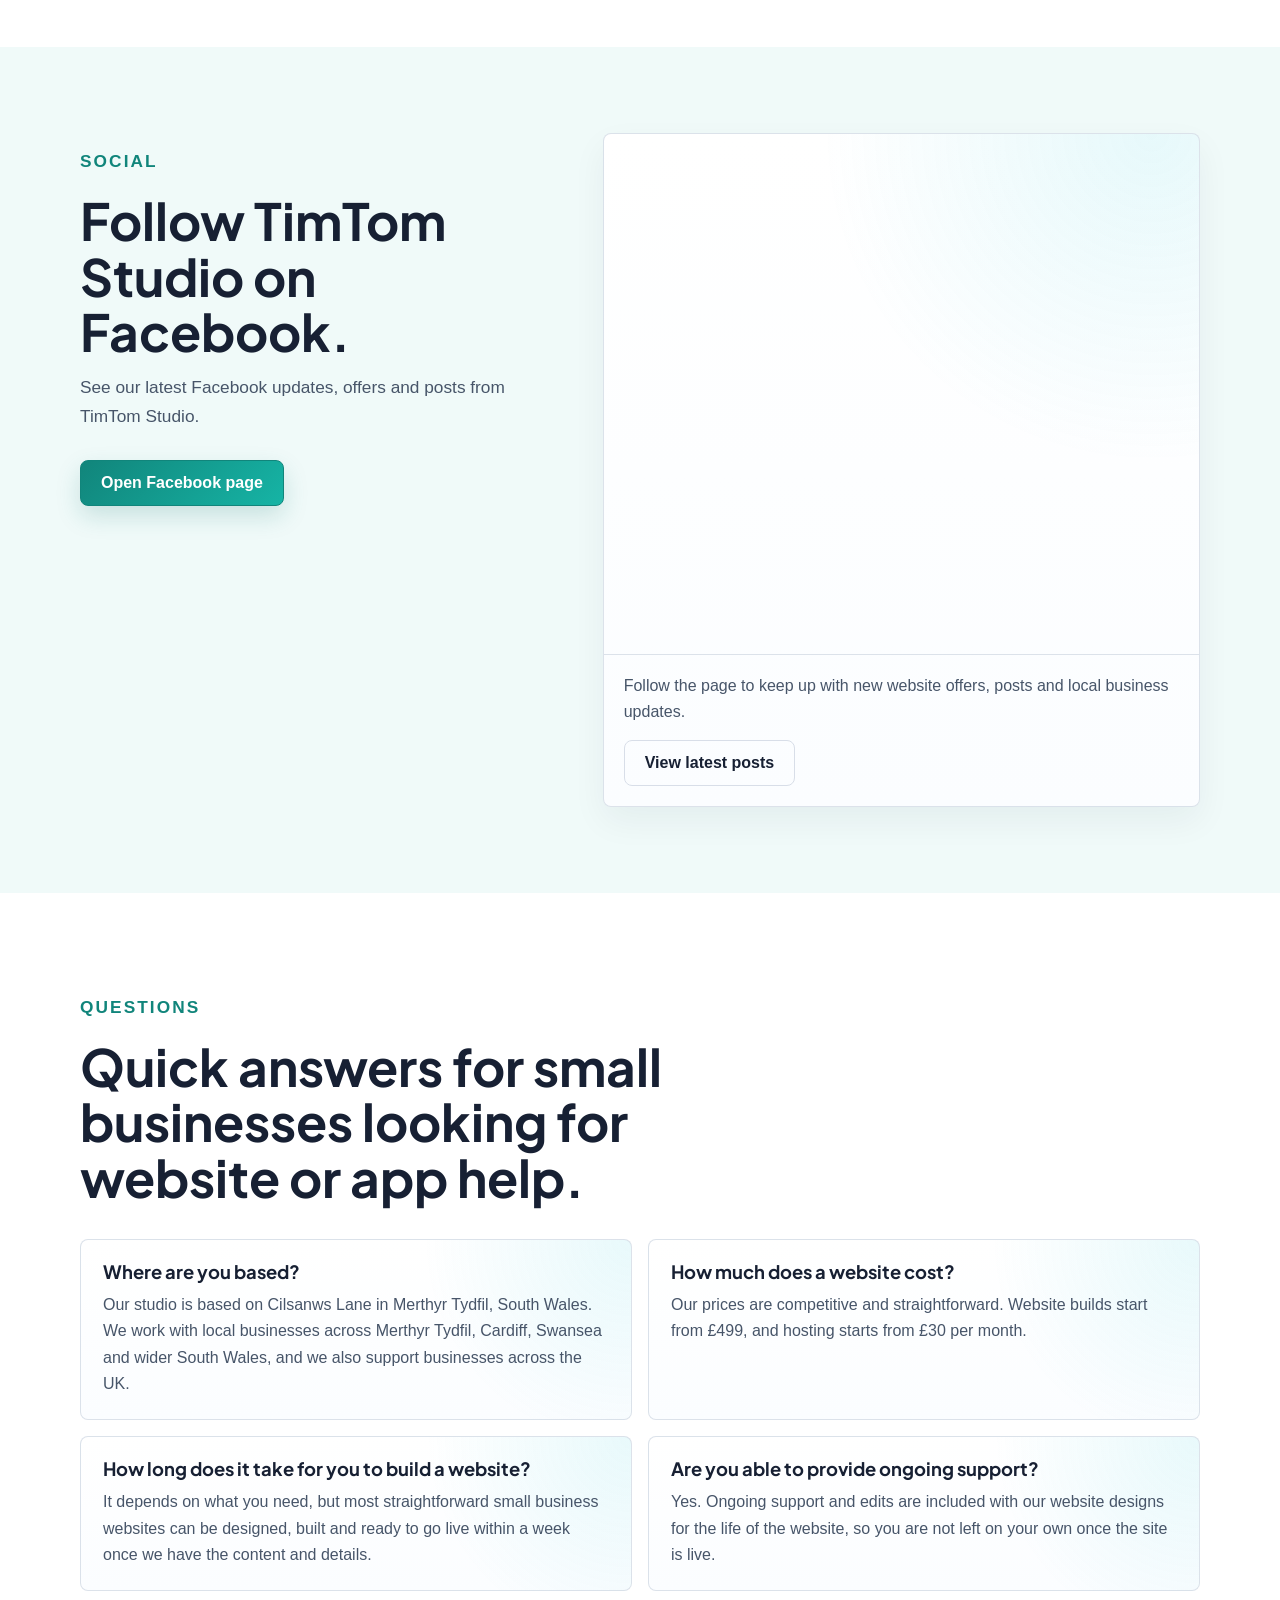
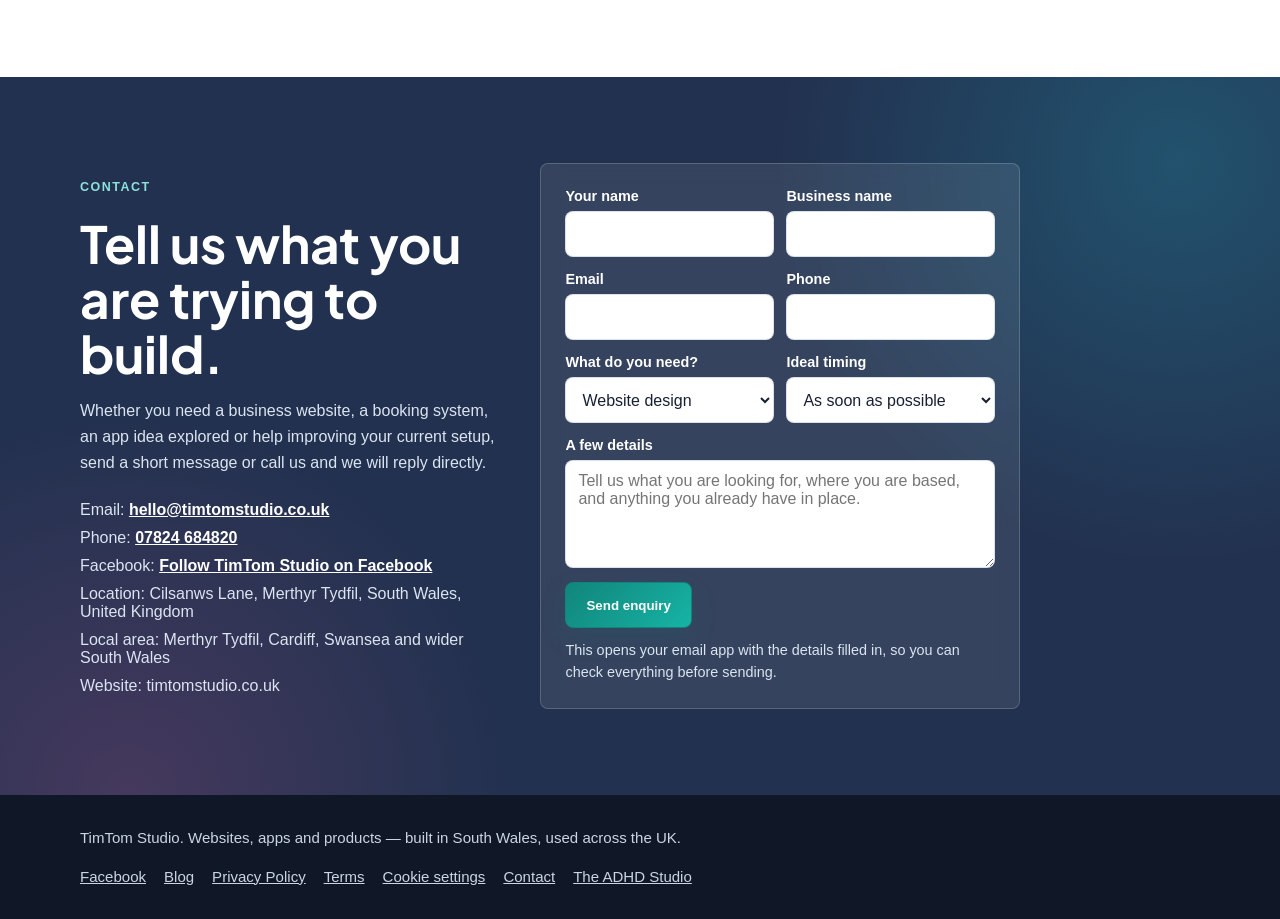
==== commit 7010381d: "Add App Store and Google Play download buttons for ADH Do It and Counta" ====
--- a/index.html
+++ b/index.html
@@ -1131,6 +1131,10 @@
               <span class="tag">Google Play</span>
             </div>
             <a class="product-link" href="https://theadhdstudio.co.uk" rel="noopener" target="_blank">View the app →</a>
+            <div style="display:flex;gap:8px;margin-top:12px;flex-wrap:wrap;">
+              <a class="button" style="font-size:12px;min-height:36px;padding:0 14px;" href="https://apps.apple.com/gb/app/adh-do-it/id6778379461" rel="noopener" target="_blank">App Store ↗</a>
+              <a class="button secondary" style="font-size:12px;min-height:36px;padding:0 14px;" href="https://play.google.com/store/apps/details?id=com.timtomstudio.adhdoit&pcampaignid=web_share" rel="noopener" target="_blank">Google Play ↗</a>
+            </div>
           </article>
 
           <article class="card">
@@ -1143,6 +1147,10 @@
               <span class="tag">Google Play</span>
             </div>
             <a class="product-link" href="https://theadhdstudio.co.uk/counta.html" rel="noopener" target="_blank">View the app →</a>
+            <div style="display:flex;gap:8px;margin-top:12px;flex-wrap:wrap;">
+              <a class="button" style="font-size:12px;min-height:36px;padding:0 14px;" href="https://apps.apple.com/gb/app/counta-countdown-save/id6770090810" rel="noopener" target="_blank">App Store ↗</a>
+              <a class="button secondary" style="font-size:12px;min-height:36px;padding:0 14px;" href="https://play.google.com/store/apps/details?id=com.timtomstudio.countdown&pcampaignid=web_share" rel="noopener" target="_blank">Google Play ↗</a>
+            </div>
           </article>
         </div>
       </div>
@@ -1228,6 +1236,11 @@
               <span class="tag">Progress tracking</span>
               <span class="tag">Privacy-conscious design</span>
             </div>
+            <div class="hero-actions" style="margin-top: 28px;">
+              <a class="button" href="https://theadhdstudio.co.uk/counta.html" rel="noopener" target="_blank">View Counta</a>
+              <a class="button secondary" href="https://apps.apple.com/gb/app/counta-countdown-save/id6770090810" rel="noopener" target="_blank">App Store ↗</a>
+              <a class="button secondary" href="https://play.google.com/store/apps/details?id=com.timtomstudio.countdown&pcampaignid=web_share" rel="noopener" target="_blank">Google Play ↗</a>
+            </div>
           </div>
         </div>
 
@@ -1275,6 +1288,8 @@
 
             <div class="hero-actions" style="margin-top: 28px;">
               <a class="button" href="https://theadhdstudio.co.uk" rel="noopener" target="_blank">View ADH Do It</a>
+              <a class="button secondary" href="https://apps.apple.com/gb/app/adh-do-it/id6778379461" rel="noopener" target="_blank">App Store ↗</a>
+              <a class="button secondary" href="https://play.google.com/store/apps/details?id=com.timtomstudio.adhdoit&pcampaignid=web_share" rel="noopener" target="_blank">Google Play ↗</a>
             </div>
           </div>
         </div>
@@ -1489,7 +1504,36 @@
   </a>
 
   <script>
+    const navGroups = document.querySelectorAll(".nav-group");
     const enquiryForm = document.querySelector("#enquiry-form");
+
+    navGroups.forEach((group) => {
+      group.addEventListener("toggle", () => {
+        if (!group.open) return;
+
+        navGroups.forEach((otherGroup) => {
+          if (otherGroup !== group) {
+            otherGroup.open = false;
+          }
+        });
+      });
+    });
+
+    document.addEventListener("click", (event) => {
+      if (event.target.closest(".nav-group")) return;
+
+      navGroups.forEach((group) => {
+        group.open = false;
+      });
+    });
+
+    document.addEventListener("keydown", (event) => {
+      if (event.key !== "Escape") return;
+
+      navGroups.forEach((group) => {
+        group.open = false;
+      });
+    });
 
     enquiryForm.addEventListener("submit", (event) => {
       event.preventDefault();
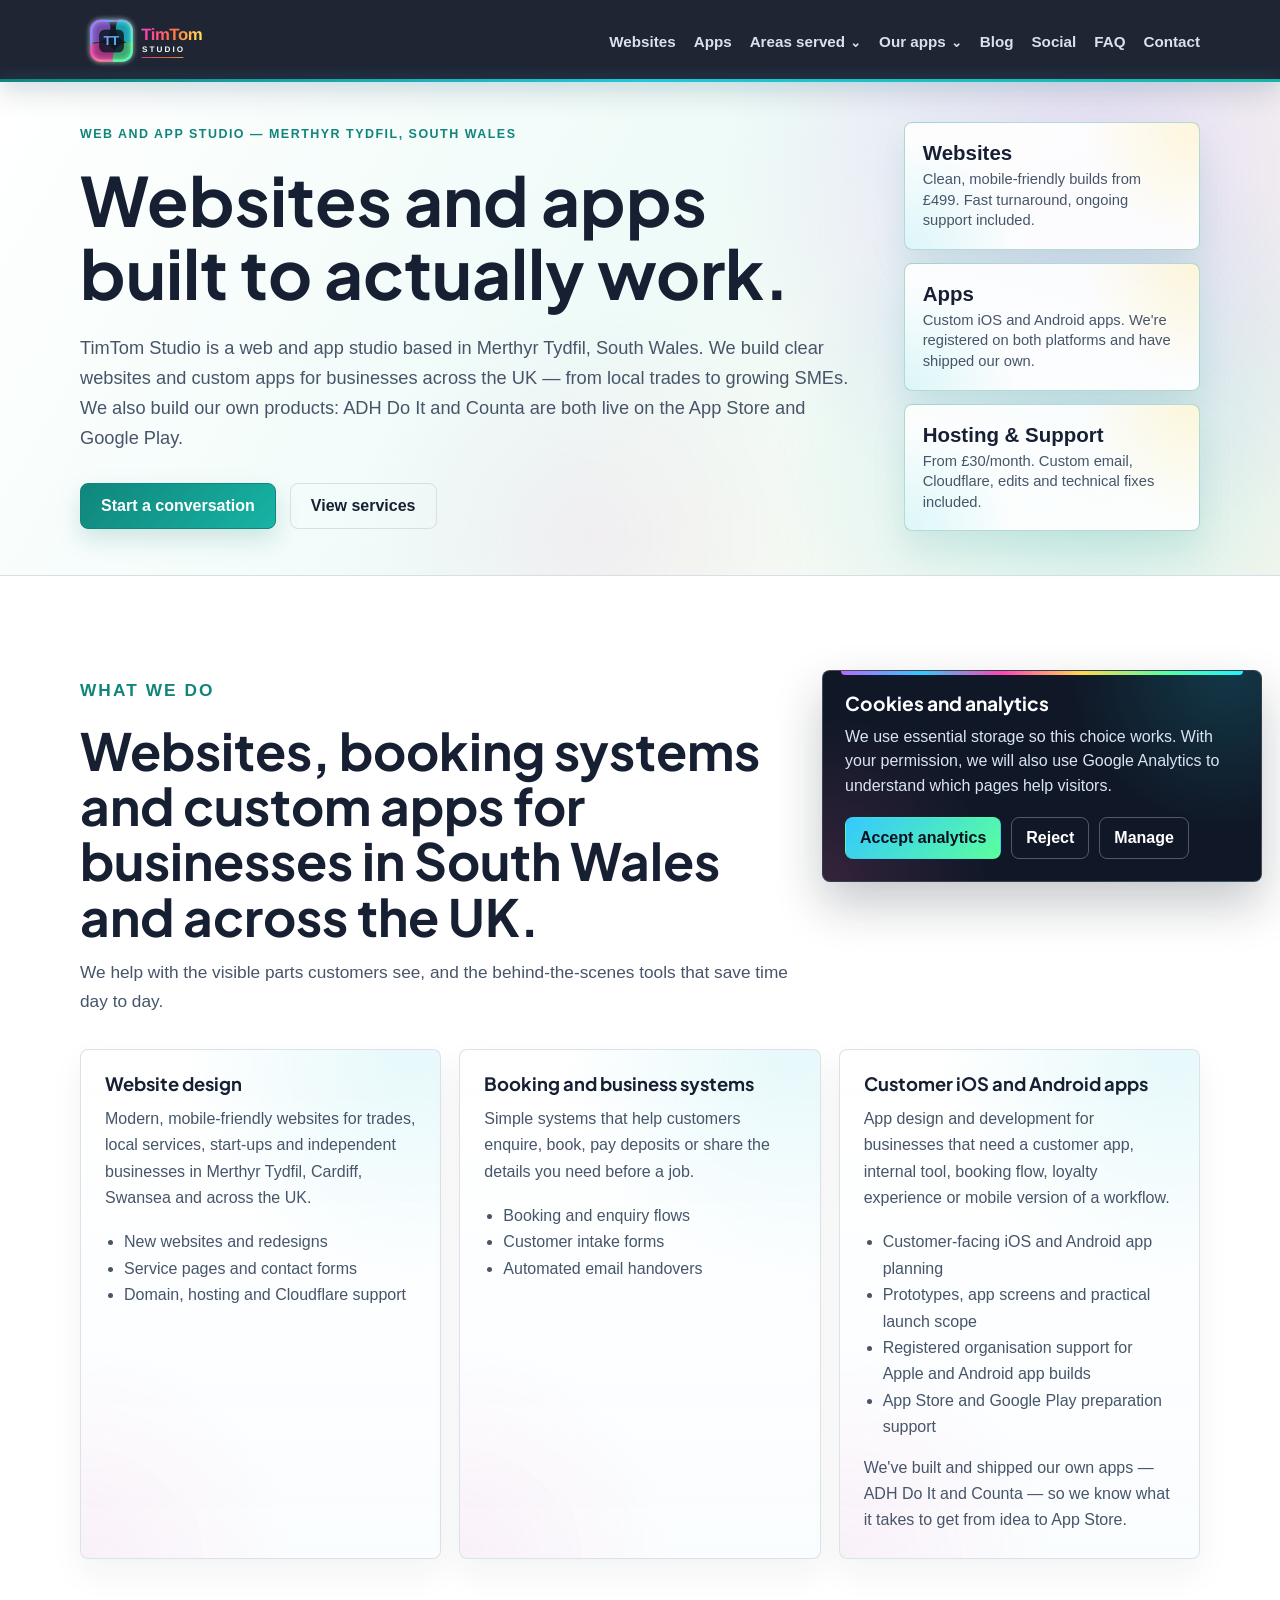
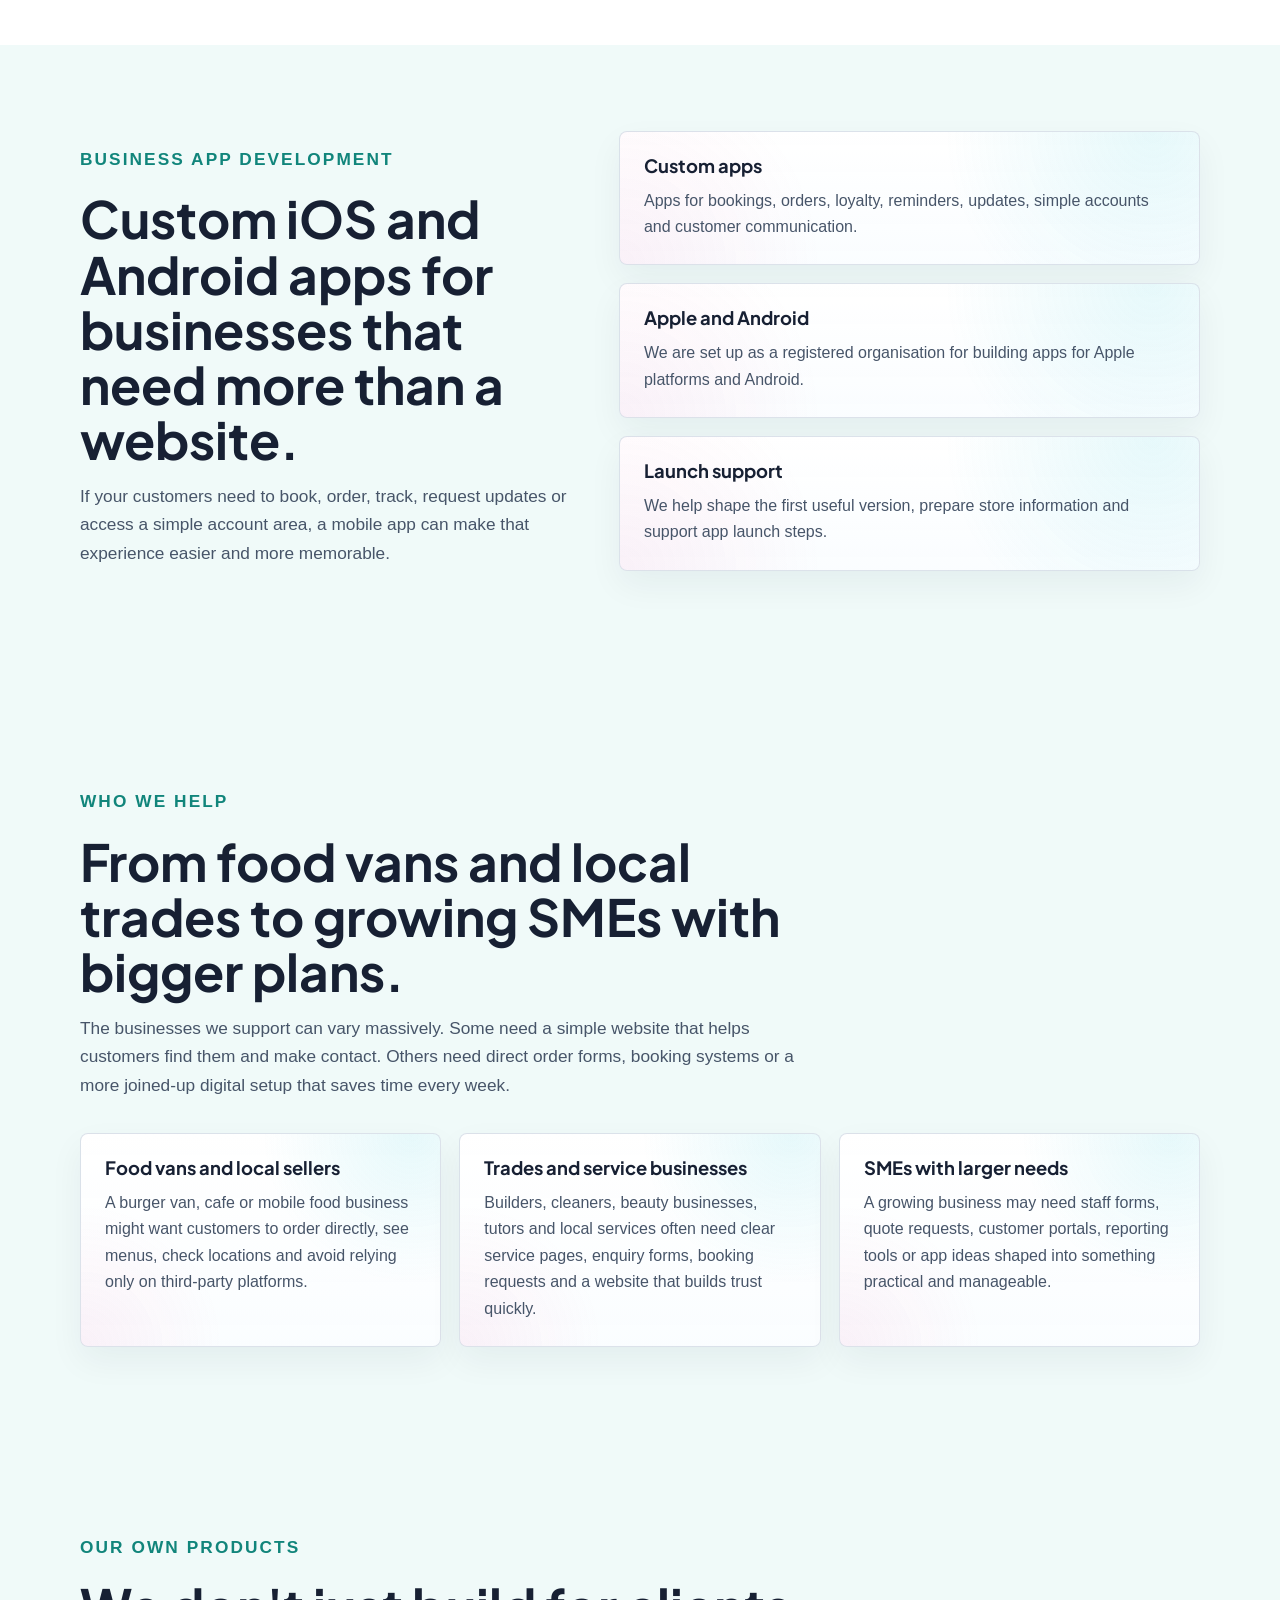
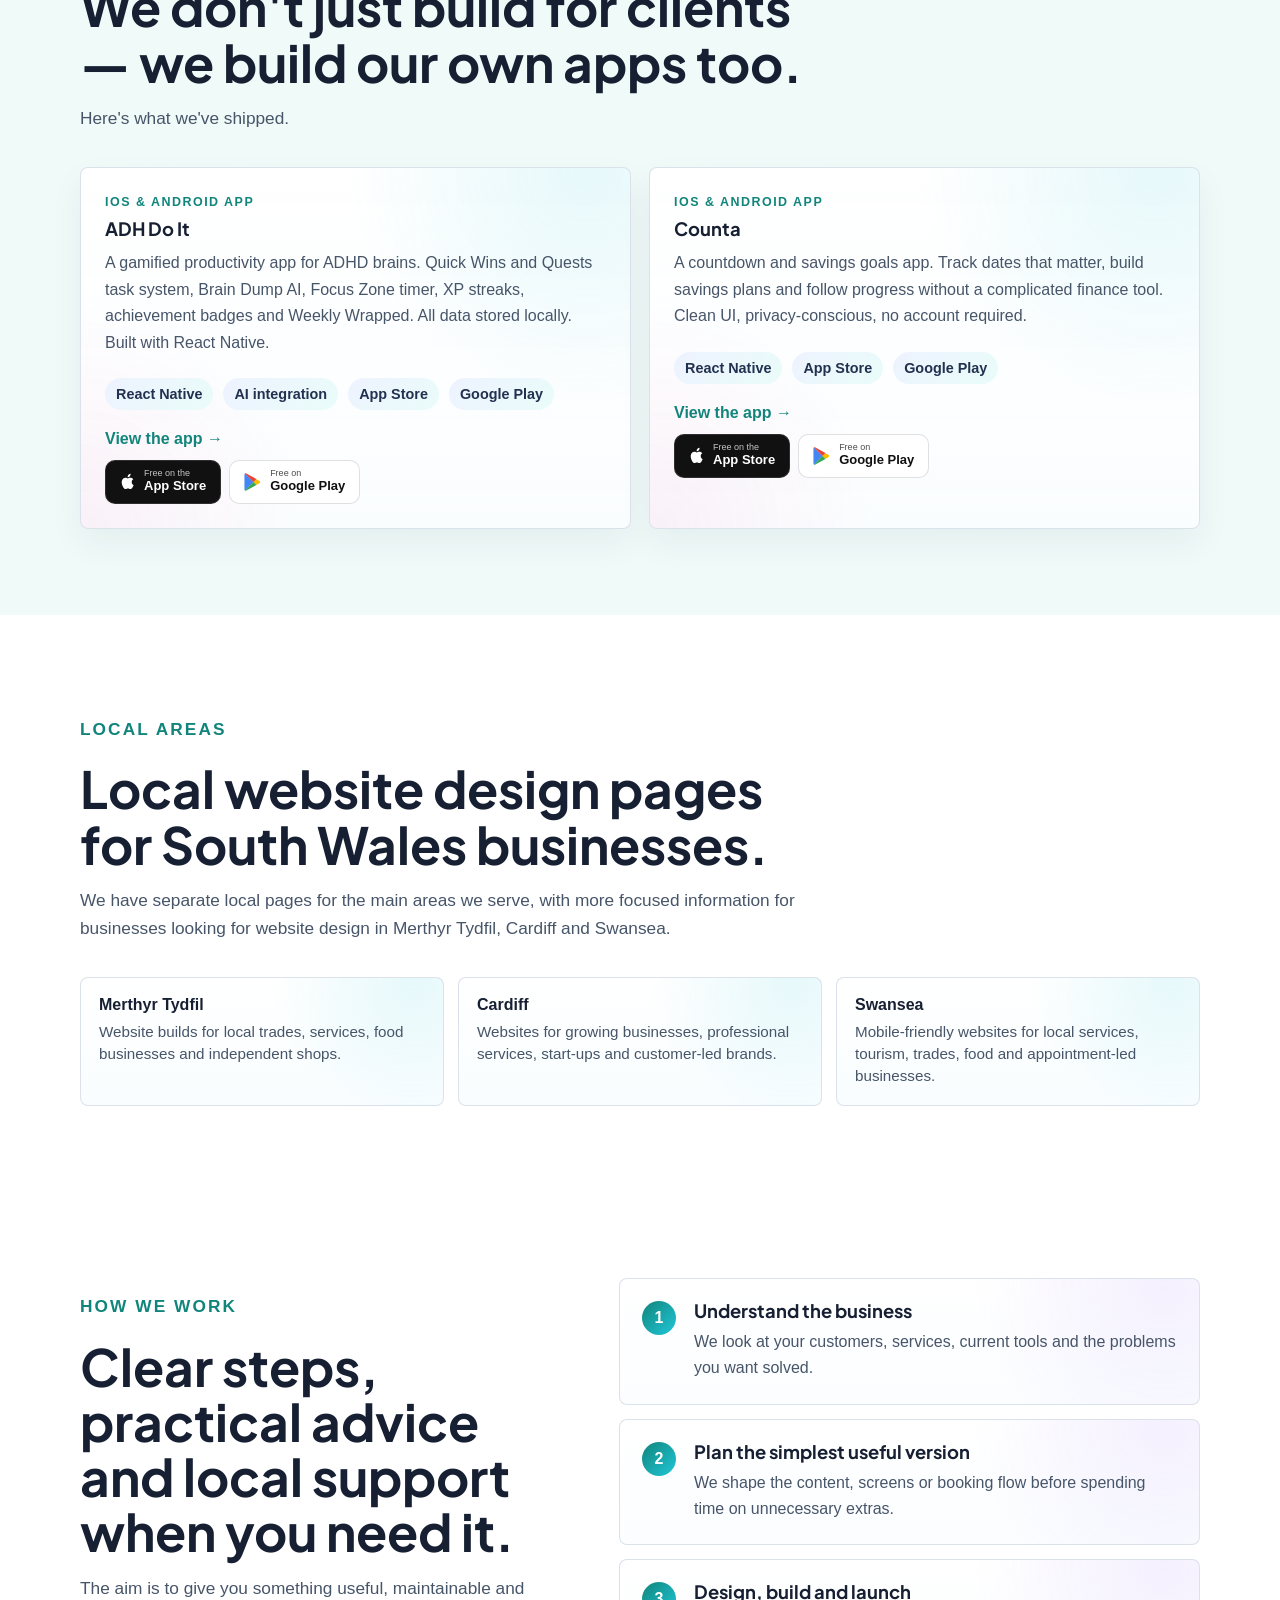
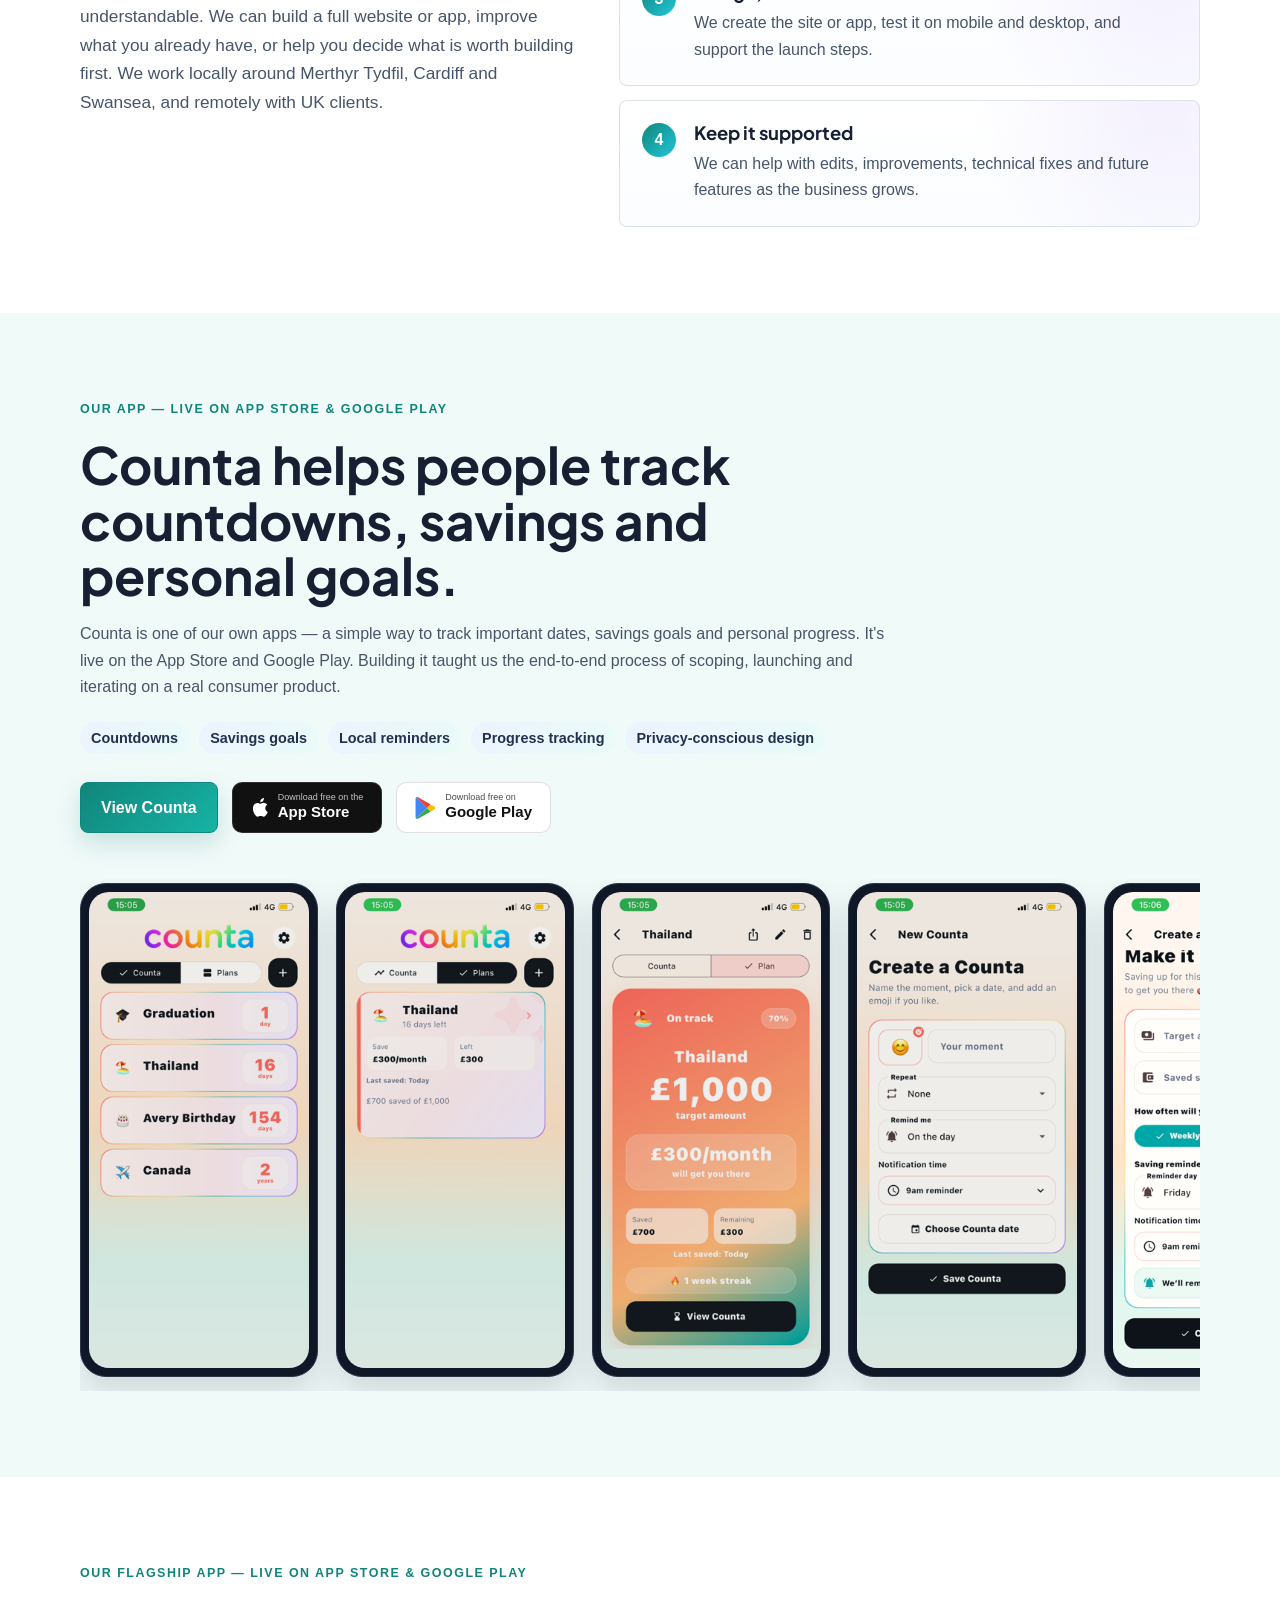
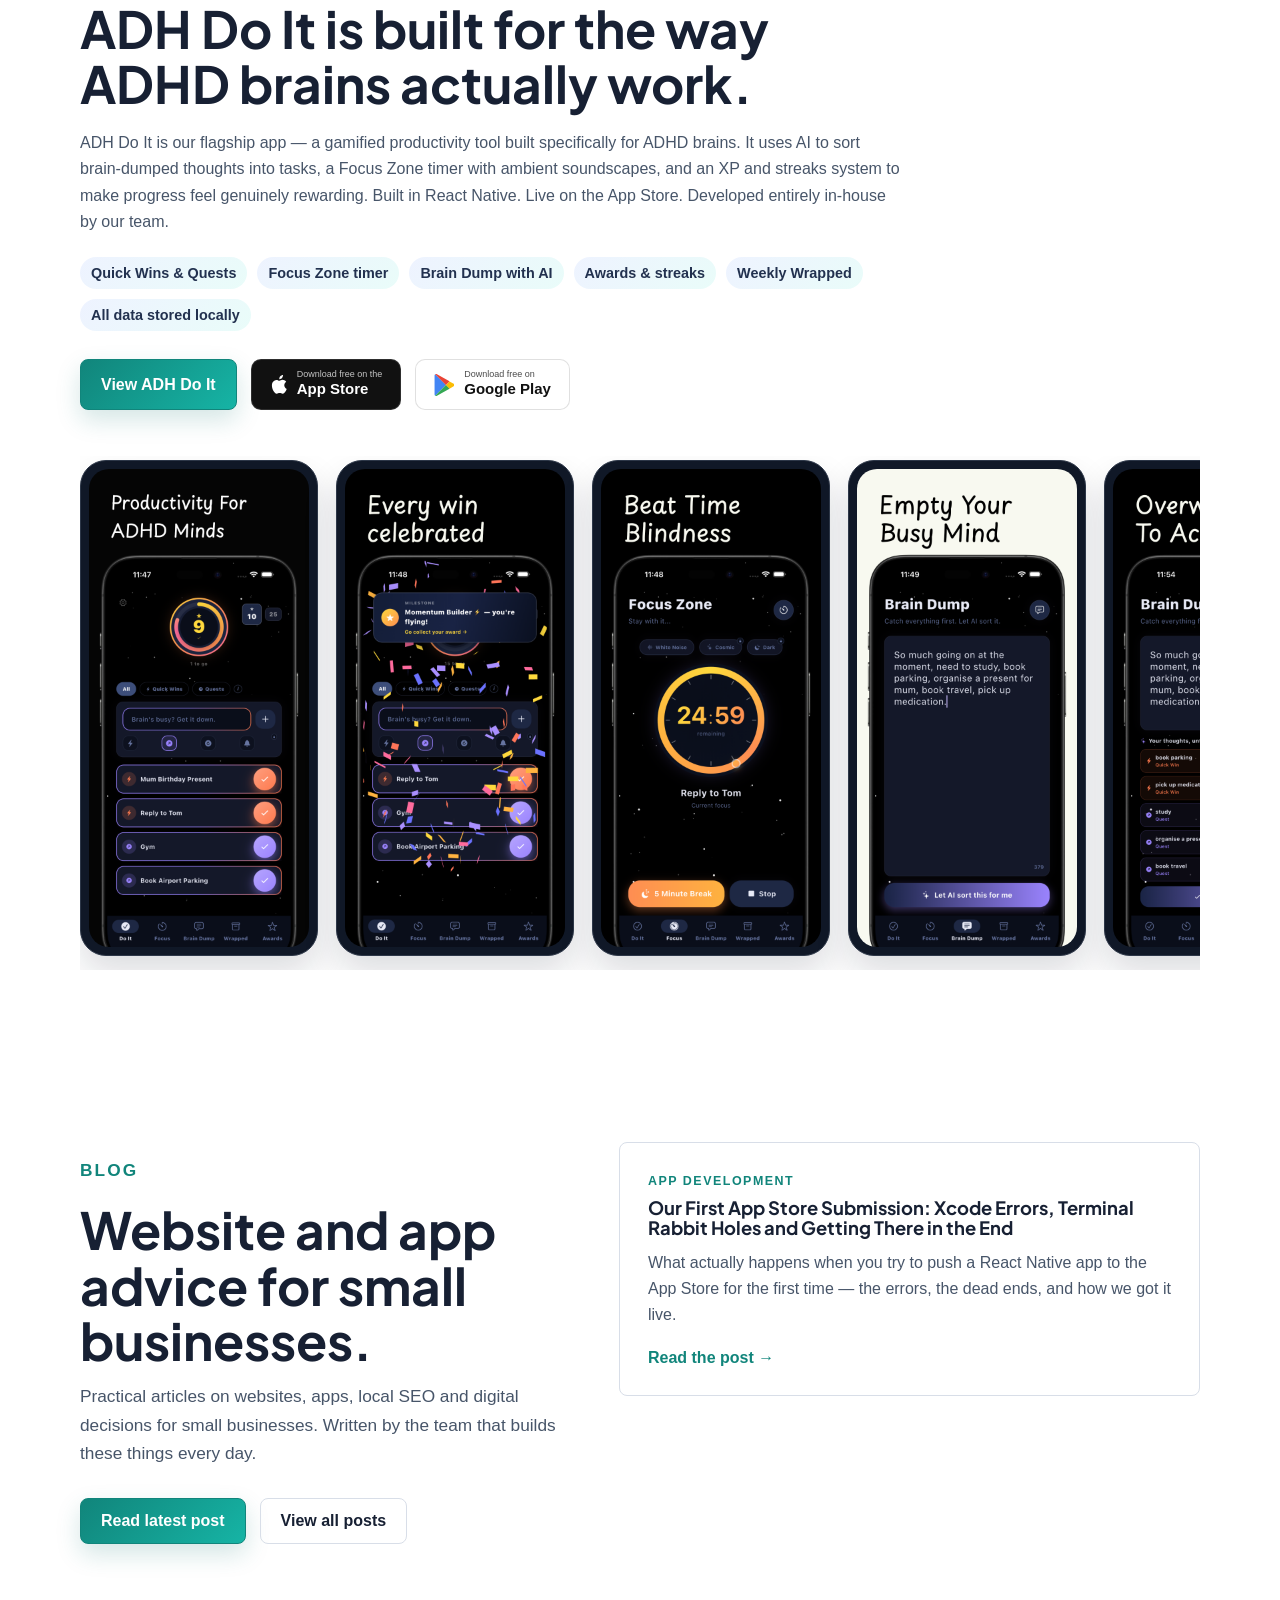
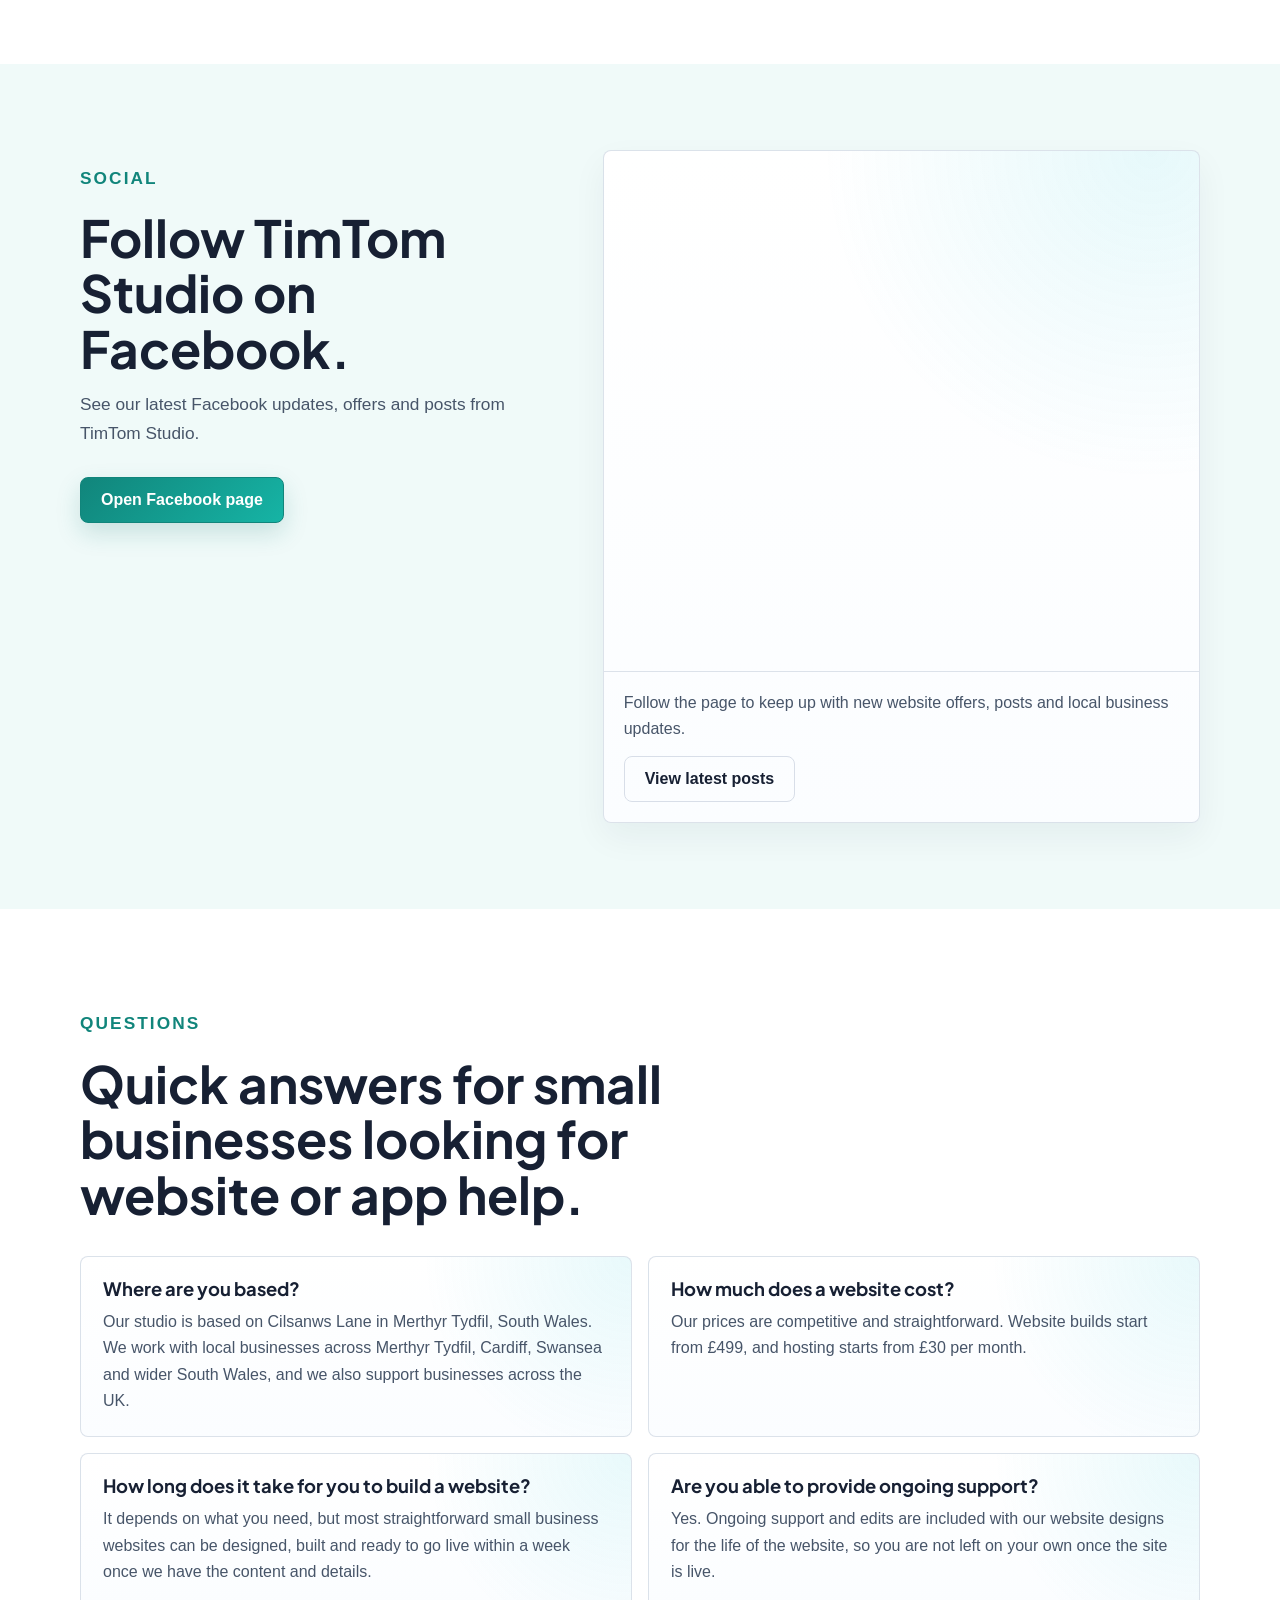
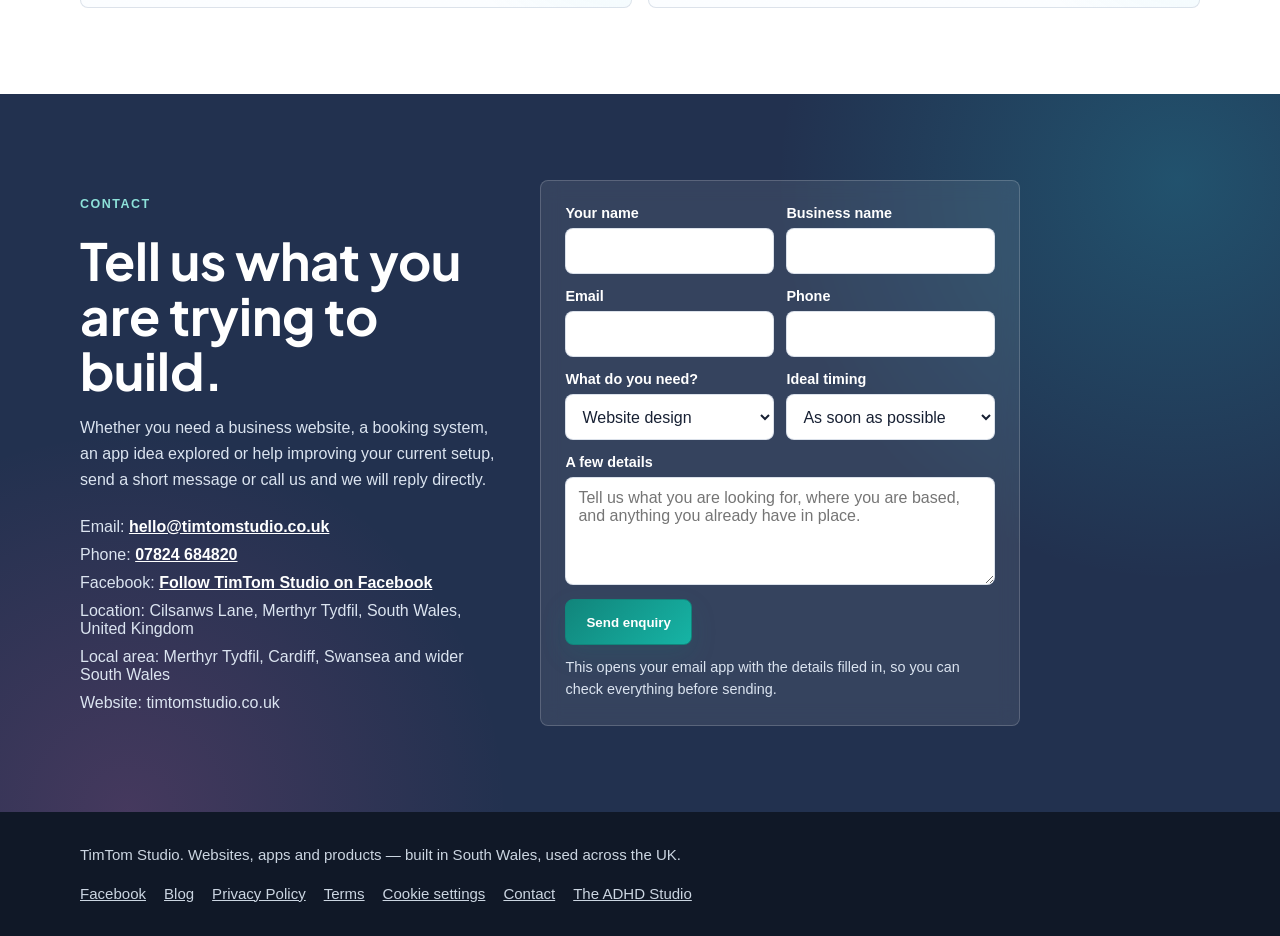
==== commit a54eccff: "Upgrade store buttons to styled badges with Apple/Android icons and Download Free copy" ====
--- a/index.html
+++ b/index.html
@@ -337,6 +337,22 @@
       border-color: var(--line);
       box-shadow: none;
     }
+    .dl-badge {
+      display: inline-flex;
+      align-items: center;
+      gap: 10px;
+      padding: 10px 18px;
+      background: #111;
+      border: 1px solid rgba(255,255,255,0.12);
+      border-radius: 10px;
+      text-decoration: none;
+      color: #fff;
+      transition: transform 0.15s, box-shadow 0.15s;
+    }
+    .dl-badge:hover { transform: translateY(-2px); box-shadow: 0 8px 24px rgba(0,0,0,0.25); }
+    .dl-badge .dl-label { font-size: 9px; opacity: 0.75; display: block; line-height: 1; }
+    .dl-badge .dl-name { font-size: 15px; font-weight: 800; display: block; line-height: 1.3; }
+    .dl-badge.gplay { background: #fff; border-color: rgba(0,0,0,0.12); color: #111; }
 
     .hero {
       background:
@@ -1132,8 +1148,8 @@
             </div>
             <a class="product-link" href="https://theadhdstudio.co.uk" rel="noopener" target="_blank">View the app →</a>
             <div style="display:flex;gap:8px;margin-top:12px;flex-wrap:wrap;">
-              <a class="button" style="font-size:12px;min-height:36px;padding:0 14px;" href="https://apps.apple.com/gb/app/adh-do-it/id6778379461" rel="noopener" target="_blank">App Store ↗</a>
-              <a class="button secondary" style="font-size:12px;min-height:36px;padding:0 14px;" href="https://play.google.com/store/apps/details?id=com.timtomstudio.adhdoit&pcampaignid=web_share" rel="noopener" target="_blank">Google Play ↗</a>
+              <a class="dl-badge" style="padding:8px 14px;" href="https://apps.apple.com/gb/app/adh-do-it/id6778379461" rel="noopener" target="_blank"><svg width="14" height="17" viewBox="0 0 17 21" fill="white" xmlns="http://www.w3.org/2000/svg"><path d="M14.29 11.08c-.02-2.27 1.86-3.37 1.94-3.42-1.06-1.55-2.71-1.76-3.3-1.78-1.4-.14-2.73.82-3.44.82-.72 0-1.83-.8-3.01-.78C4.9 5.95 3.46 6.9 2.69 8.36c-1.6 2.77-.41 6.87 1.15 9.12.77 1.1 1.67 2.33 2.87 2.28 1.15-.05 1.59-.74 2.98-.74 1.38 0 1.78.74 2.99.72 1.24-.02 2.02-1.11 2.77-2.22.88-1.27 1.24-2.51 1.26-2.57-.03-.01-2.41-.93-2.43-3.87zm-2.27-7.12C12.65 3.05 13.09 2 12.97.93c-.92.04-2.03.61-2.69 1.38-.59.68-1.1 1.77-.96 2.82 1.02.08 2.07-.52 2.7-1.17z"/></svg><div><span class="dl-label">Free on the</span><span class="dl-name" style="font-size:13px;">App Store</span></div></a>
+              <a class="dl-badge gplay" style="padding:8px 14px;" href="https://play.google.com/store/apps/details?id=com.timtomstudio.adhdoit&pcampaignid=web_share" rel="noopener" target="_blank"><svg width="16" height="18" viewBox="0 0 20 22" xmlns="http://www.w3.org/2000/svg"><path d="M1.22.36C.83.56.56.99.56 1.56v18.89c0 .57.27 1 .66 1.19l.08.05 10.58-10.58v-.25L1.3.31l-.08.05z" fill="#4285F4"/><path d="M15.41 14.7l-3.53-3.53v-.25l3.53-3.53.08.05 4.18 2.38c1.19.68 1.19 1.78 0 2.45l-4.18 2.38-.08.05z" fill="#FBBC04"/><path d="M15.49 14.65L11.88 11 1.22 21.64c.39.42 1.04.47 1.77.05l12.5-7.04" fill="#34A853"/><path d="M15.49 7.35L2.99.31C2.26-.11 1.61-.06 1.22.36L11.88 11l3.61-3.65z" fill="#EA4335"/></svg><div><span class="dl-label">Free on</span><span class="dl-name" style="font-size:13px;">Google Play</span></div></a>
             </div>
           </article>
 
@@ -1148,8 +1164,8 @@
             </div>
             <a class="product-link" href="https://theadhdstudio.co.uk/counta.html" rel="noopener" target="_blank">View the app →</a>
             <div style="display:flex;gap:8px;margin-top:12px;flex-wrap:wrap;">
-              <a class="button" style="font-size:12px;min-height:36px;padding:0 14px;" href="https://apps.apple.com/gb/app/counta-countdown-save/id6770090810" rel="noopener" target="_blank">App Store ↗</a>
-              <a class="button secondary" style="font-size:12px;min-height:36px;padding:0 14px;" href="https://play.google.com/store/apps/details?id=com.timtomstudio.countdown&pcampaignid=web_share" rel="noopener" target="_blank">Google Play ↗</a>
+              <a class="dl-badge" style="padding:8px 14px;" href="https://apps.apple.com/gb/app/counta-countdown-save/id6770090810" rel="noopener" target="_blank"><svg width="14" height="17" viewBox="0 0 17 21" fill="white" xmlns="http://www.w3.org/2000/svg"><path d="M14.29 11.08c-.02-2.27 1.86-3.37 1.94-3.42-1.06-1.55-2.71-1.76-3.3-1.78-1.4-.14-2.73.82-3.44.82-.72 0-1.83-.8-3.01-.78C4.9 5.95 3.46 6.9 2.69 8.36c-1.6 2.77-.41 6.87 1.15 9.12.77 1.1 1.67 2.33 2.87 2.28 1.15-.05 1.59-.74 2.98-.74 1.38 0 1.78.74 2.99.72 1.24-.02 2.02-1.11 2.77-2.22.88-1.27 1.24-2.51 1.26-2.57-.03-.01-2.41-.93-2.43-3.87zm-2.27-7.12C12.65 3.05 13.09 2 12.97.93c-.92.04-2.03.61-2.69 1.38-.59.68-1.1 1.77-.96 2.82 1.02.08 2.07-.52 2.7-1.17z"/></svg><div><span class="dl-label">Free on the</span><span class="dl-name" style="font-size:13px;">App Store</span></div></a>
+              <a class="dl-badge gplay" style="padding:8px 14px;" href="https://play.google.com/store/apps/details?id=com.timtomstudio.countdown&pcampaignid=web_share" rel="noopener" target="_blank"><svg width="16" height="18" viewBox="0 0 20 22" xmlns="http://www.w3.org/2000/svg"><path d="M1.22.36C.83.56.56.99.56 1.56v18.89c0 .57.27 1 .66 1.19l.08.05 10.58-10.58v-.25L1.3.31l-.08.05z" fill="#4285F4"/><path d="M15.41 14.7l-3.53-3.53v-.25l3.53-3.53.08.05 4.18 2.38c1.19.68 1.19 1.78 0 2.45l-4.18 2.38-.08.05z" fill="#FBBC04"/><path d="M15.49 14.65L11.88 11 1.22 21.64c.39.42 1.04.47 1.77.05l12.5-7.04" fill="#34A853"/><path d="M15.49 7.35L2.99.31C2.26-.11 1.61-.06 1.22.36L11.88 11l3.61-3.65z" fill="#EA4335"/></svg><div><span class="dl-label">Free on</span><span class="dl-name" style="font-size:13px;">Google Play</span></div></a>
             </div>
           </article>
         </div>
@@ -1236,10 +1252,10 @@
               <span class="tag">Progress tracking</span>
               <span class="tag">Privacy-conscious design</span>
             </div>
-            <div class="hero-actions" style="margin-top: 28px;">
+            <div class="hero-actions" style="margin-top: 28px; flex-wrap: wrap;">
               <a class="button" href="https://theadhdstudio.co.uk/counta.html" rel="noopener" target="_blank">View Counta</a>
-              <a class="button secondary" href="https://apps.apple.com/gb/app/counta-countdown-save/id6770090810" rel="noopener" target="_blank">App Store ↗</a>
-              <a class="button secondary" href="https://play.google.com/store/apps/details?id=com.timtomstudio.countdown&pcampaignid=web_share" rel="noopener" target="_blank">Google Play ↗</a>
+              <a class="dl-badge" href="https://apps.apple.com/gb/app/counta-countdown-save/id6770090810" rel="noopener" target="_blank"><svg width="17" height="21" viewBox="0 0 17 21" fill="white" xmlns="http://www.w3.org/2000/svg"><path d="M14.29 11.08c-.02-2.27 1.86-3.37 1.94-3.42-1.06-1.55-2.71-1.76-3.3-1.78-1.4-.14-2.73.82-3.44.82-.72 0-1.83-.8-3.01-.78C4.9 5.95 3.46 6.9 2.69 8.36c-1.6 2.77-.41 6.87 1.15 9.12.77 1.1 1.67 2.33 2.87 2.28 1.15-.05 1.59-.74 2.98-.74 1.38 0 1.78.74 2.99.72 1.24-.02 2.02-1.11 2.77-2.22.88-1.27 1.24-2.51 1.26-2.57-.03-.01-2.41-.93-2.43-3.87zm-2.27-7.12C12.65 3.05 13.09 2 12.97.93c-.92.04-2.03.61-2.69 1.38-.59.68-1.1 1.77-.96 2.82 1.02.08 2.07-.52 2.7-1.17z"/></svg><div><span class="dl-label">Download free on the</span><span class="dl-name">App Store</span></div></a>
+              <a class="dl-badge gplay" href="https://play.google.com/store/apps/details?id=com.timtomstudio.countdown&pcampaignid=web_share" rel="noopener" target="_blank"><svg width="20" height="22" viewBox="0 0 20 22" xmlns="http://www.w3.org/2000/svg"><path d="M1.22.36C.83.56.56.99.56 1.56v18.89c0 .57.27 1 .66 1.19l.08.05 10.58-10.58v-.25L1.3.31l-.08.05z" fill="#4285F4"/><path d="M15.41 14.7l-3.53-3.53v-.25l3.53-3.53.08.05 4.18 2.38c1.19.68 1.19 1.78 0 2.45l-4.18 2.38-.08.05z" fill="#FBBC04"/><path d="M15.49 14.65L11.88 11 1.22 21.64c.39.42 1.04.47 1.77.05l12.5-7.04" fill="#34A853"/><path d="M15.49 7.35L2.99.31C2.26-.11 1.61-.06 1.22.36L11.88 11l3.61-3.65z" fill="#EA4335"/></svg><div><span class="dl-label">Download free on</span><span class="dl-name">Google Play</span></div></a>
             </div>
           </div>
         </div>
@@ -1286,10 +1302,10 @@
               <span class="tag">All data stored locally</span>
             </div>
 
-            <div class="hero-actions" style="margin-top: 28px;">
+            <div class="hero-actions" style="margin-top: 28px; flex-wrap: wrap;">
               <a class="button" href="https://theadhdstudio.co.uk" rel="noopener" target="_blank">View ADH Do It</a>
-              <a class="button secondary" href="https://apps.apple.com/gb/app/adh-do-it/id6778379461" rel="noopener" target="_blank">App Store ↗</a>
-              <a class="button secondary" href="https://play.google.com/store/apps/details?id=com.timtomstudio.adhdoit&pcampaignid=web_share" rel="noopener" target="_blank">Google Play ↗</a>
+              <a class="dl-badge" href="https://apps.apple.com/gb/app/adh-do-it/id6778379461" rel="noopener" target="_blank"><svg width="17" height="21" viewBox="0 0 17 21" fill="white" xmlns="http://www.w3.org/2000/svg"><path d="M14.29 11.08c-.02-2.27 1.86-3.37 1.94-3.42-1.06-1.55-2.71-1.76-3.3-1.78-1.4-.14-2.73.82-3.44.82-.72 0-1.83-.8-3.01-.78C4.9 5.95 3.46 6.9 2.69 8.36c-1.6 2.77-.41 6.87 1.15 9.12.77 1.1 1.67 2.33 2.87 2.28 1.15-.05 1.59-.74 2.98-.74 1.38 0 1.78.74 2.99.72 1.24-.02 2.02-1.11 2.77-2.22.88-1.27 1.24-2.51 1.26-2.57-.03-.01-2.41-.93-2.43-3.87zm-2.27-7.12C12.65 3.05 13.09 2 12.97.93c-.92.04-2.03.61-2.69 1.38-.59.68-1.1 1.77-.96 2.82 1.02.08 2.07-.52 2.7-1.17z"/></svg><div><span class="dl-label">Download free on the</span><span class="dl-name">App Store</span></div></a>
+              <a class="dl-badge gplay" href="https://play.google.com/store/apps/details?id=com.timtomstudio.adhdoit&pcampaignid=web_share" rel="noopener" target="_blank"><svg width="20" height="22" viewBox="0 0 20 22" xmlns="http://www.w3.org/2000/svg"><path d="M1.22.36C.83.56.56.99.56 1.56v18.89c0 .57.27 1 .66 1.19l.08.05 10.58-10.58v-.25L1.3.31l-.08.05z" fill="#4285F4"/><path d="M15.41 14.7l-3.53-3.53v-.25l3.53-3.53.08.05 4.18 2.38c1.19.68 1.19 1.78 0 2.45l-4.18 2.38-.08.05z" fill="#FBBC04"/><path d="M15.49 14.65L11.88 11 1.22 21.64c.39.42 1.04.47 1.77.05l12.5-7.04" fill="#34A853"/><path d="M15.49 7.35L2.99.31C2.26-.11 1.61-.06 1.22.36L11.88 11l3.61-3.65z" fill="#EA4335"/></svg><div><span class="dl-label">Download free on</span><span class="dl-name">Google Play</span></div></a>
             </div>
           </div>
         </div>
